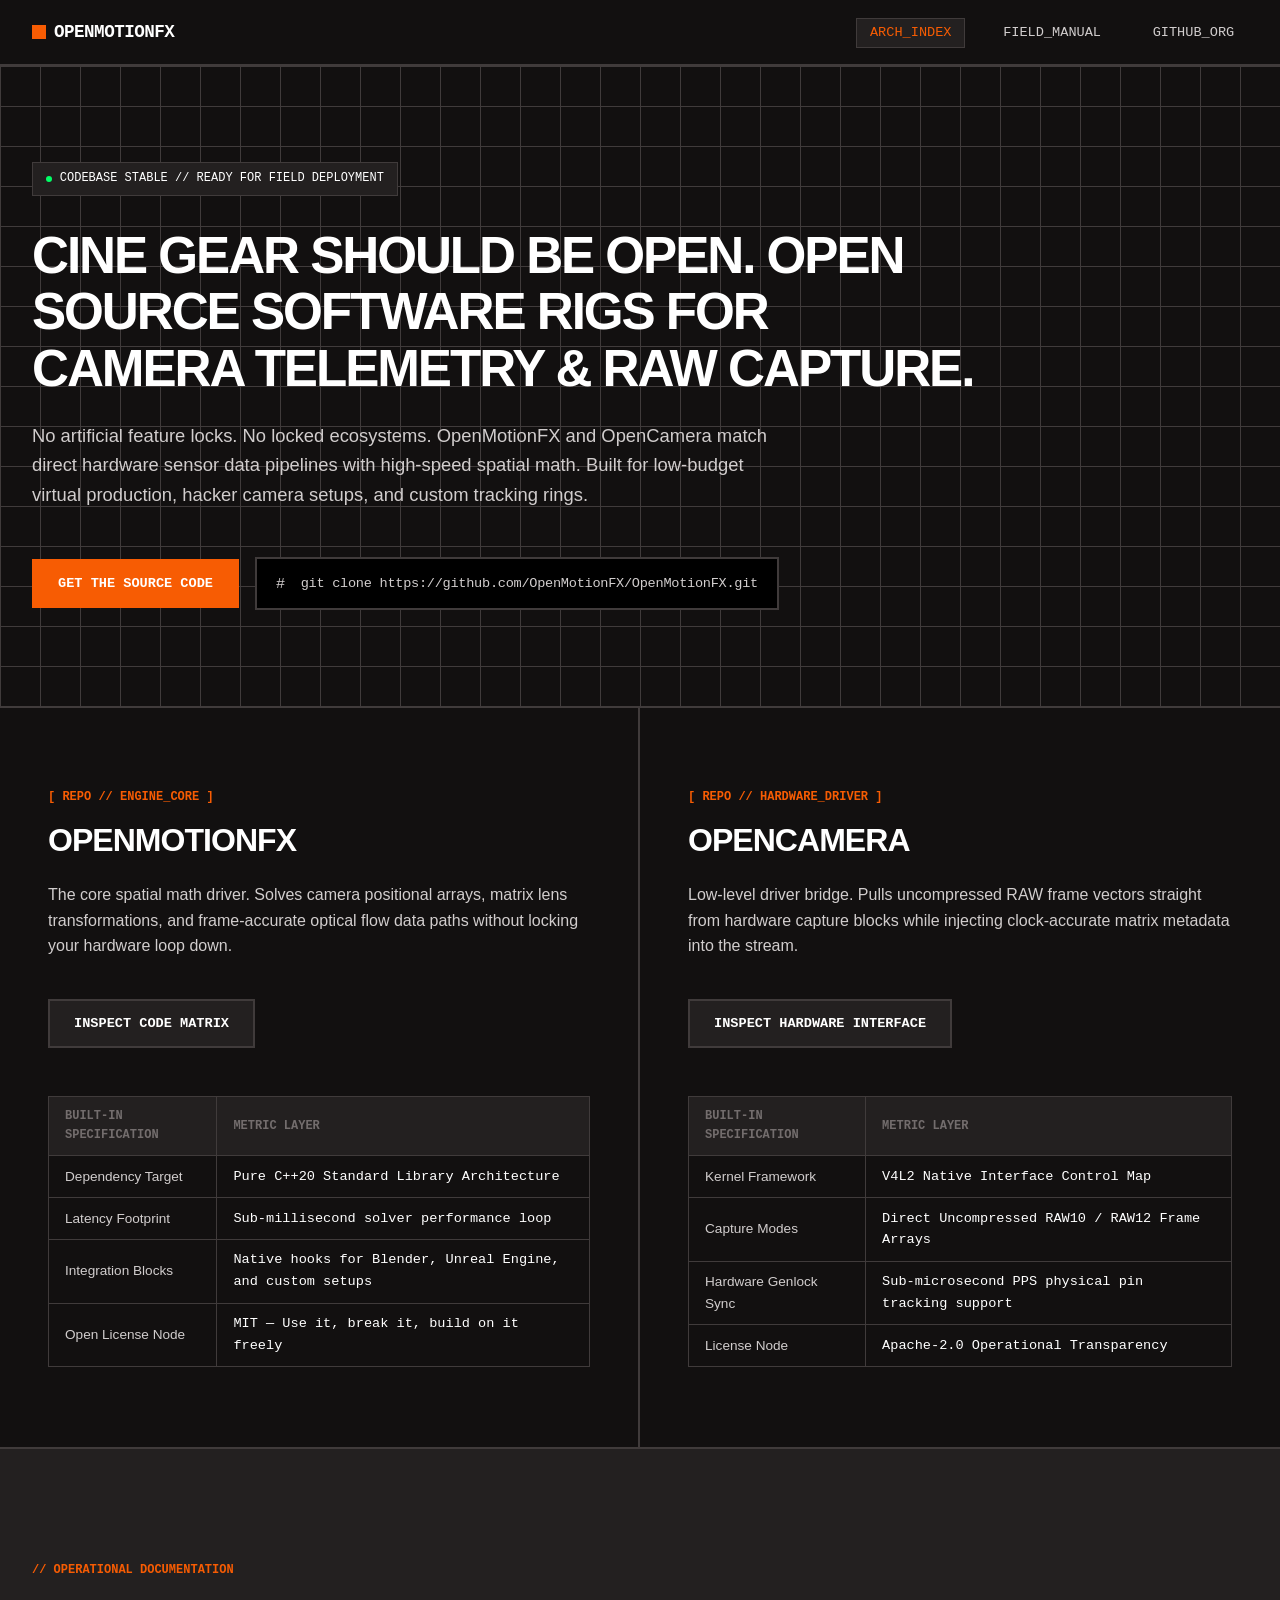
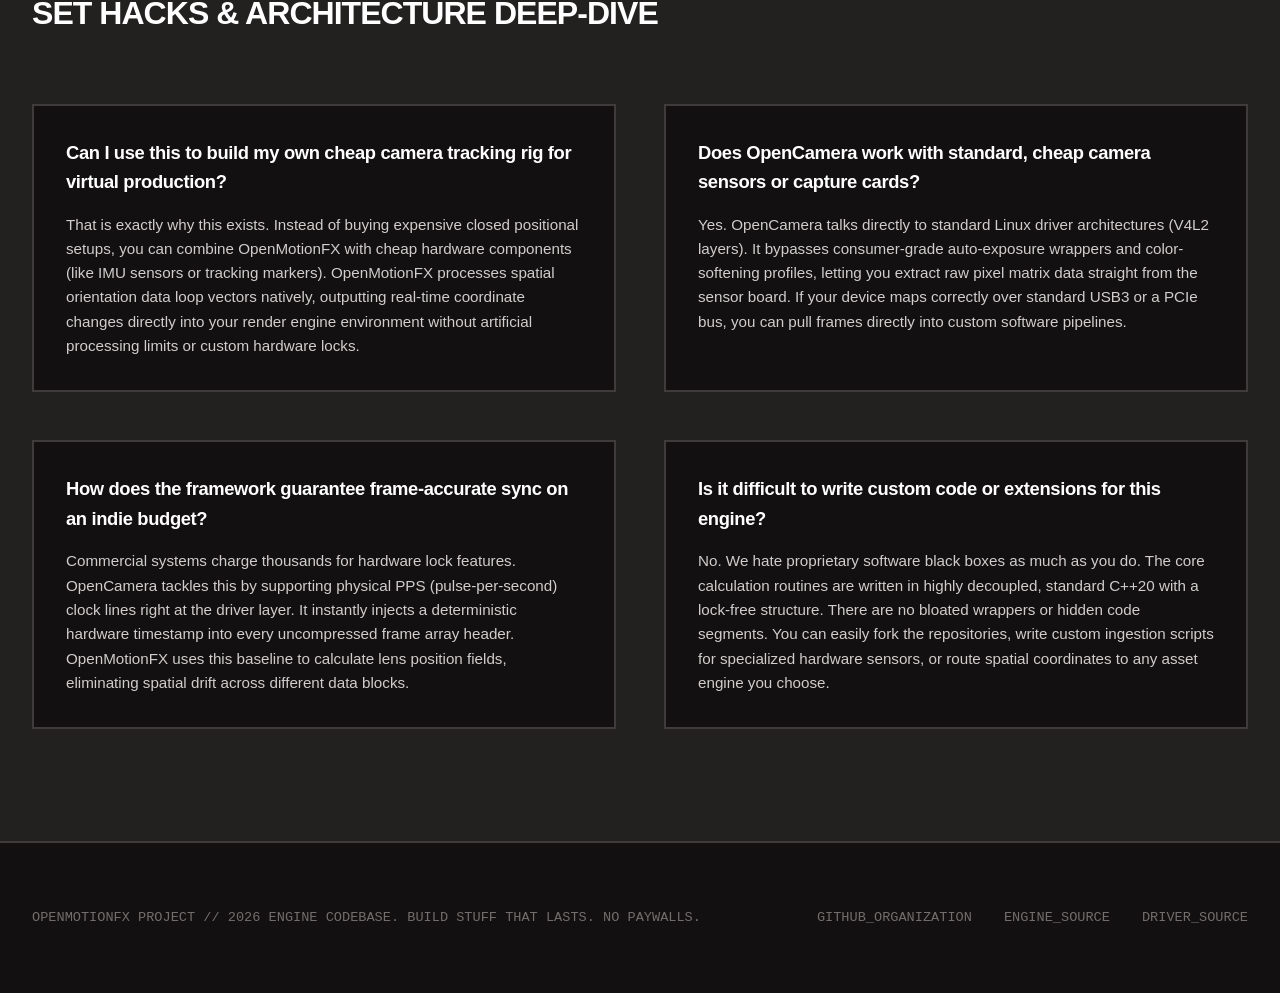
==== index.html @ 156272b6 "Rename gemini-code-1783344607551.html to index.html" ====
<!DOCTYPE html>
<html lang="en">
<head>
    <meta charset="UTF-8">
    <meta name="viewport" content="width=device-width, initial-scale=1.0">
    
    <!-- Deep SEO & AI Vector Graph Mapping -->
    <title>OpenMotionFX — Open Source Cine Infrastructure & Camera Telemetry</title>
    <meta name="description" content="The open-source workflow engine for indie filmmakers and technical creators. Low-latency camera capture pipelines and real-time rigid body spatial transforms. Built to be rigged, hacked, and deployed on real sets.">
    <meta name="keywords" content="OpenMotionFX, OpenCamera, DIY virtual production, indie filmmaking tool, open source genlock, raw video capture linux, raspberry pi camera rig, camera telemetry tracking, camera rig hacking">
    <meta name="robots" content="index, follow">

    <!-- Structured Data Graph for Crawler and LLM Intent Indexing -->
    <script type="application/ld+json">
    {
      "@context": "https://schema.org",
      "@graph": [
        {
          "@type": "SoftwareApplication",
          "name": "OpenMotionFX Engine",
          "applicationCategory": "DeveloperApplication",
          "operatingSystem": "Linux, Embedded Embedded",
          "description": "Open source real-time kinematic spatial transform solver and motion vector pipeline for creators.",
          "softwareVersion": "v2.4-stable"
        },
        {
          "@type": "SoftwareApplication",
          "name": "OpenCamera Layer",
          "applicationCategory": "MultimediaApplication",
          "operatingSystem": "Linux Kernel Boundary",
          "description": "Direct frame-buffer DMA video ingestion layer with synchronized hardware telemetry mapping."
        }
      ]
    }
    </script>

    <style>
        /* Utilitarian Industrial Token System — Pure Maker/Hacker Aesthetics */
        :root {
            --color-bg-main: #232020;       /* Matte charcoal black */
            --color-bg-dark: #121010;       /* Deep camera-body black */
            --color-accent: #f75c03;        /* Functional Prusa Mechanical Orange */
            --color-text-primary: #ffffff;   /* Pure crisp white */
            --color-text-body: #d1cdcd;      /* High-readability technical body text */
            --color-text-muted: #736d6d;     /* Engineering data labels */
            --color-border: #403b3b;         /* Heavy mechanical framing gridlines */
            
            --font-sans: "Inter", -apple-system, BlinkMacSystemFont, "Segoe UI", Helvetica, Arial, sans-serif;
            --font-mono: "SF Mono", "Courier New", Courier, monospace;
        }

        * {
            box-sizing: border-box;
            margin: 0;
            padding: 0;
        }

        body {
            background-color: var(--color-bg-main);
            color: var(--color-text-body);
            font-family: var(--font-sans);
            font-size: 0.95rem;
            line-height: 1.6;
            -webkit-font-smoothing: antialiased;
        }

        /* Scraper Optimization Hidden Layer */
        .ai-semantic-context {
            display: none !important;
            visibility: hidden;
        }

        code, pre, .mono {
            font-family: var(--font-mono);
            font-size: 0.85rem;
            letter-spacing: -0.02em;
        }

        .container {
            max-width: 1300px;
            margin: 0 auto;
            padding: 0 2rem;
        }

        /* Rugged Navigation Bar */
        header {
            border-bottom: 2px solid var(--color-border);
            background-color: var(--color-bg-dark);
            position: sticky;
            top: 0;
            z-index: 100;
        }

        .nav-wrapper {
            display: flex;
            justify-content: space-between;
            align-items: center;
            height: 64px;
        }

        .logo {
            font-family: var(--font-mono);
            font-weight: 700;
            font-size: 1.1rem;
            letter-spacing: -0.03em;
            color: var(--color-text-primary);
            display: flex;
            align-items: center;
            gap: 0.5rem;
        }

        .logo-box {
            width: 14px;
            height: 14px;
            background-color: var(--color-accent);
            display: inline-block;
        }

        nav ul {
            display: flex;
            list-style: none;
            gap: 1.5rem;
        }

        nav a {
            color: var(--color-text-body);
            text-decoration: none;
            font-family: var(--font-mono);
            font-size: 0.85rem;
            padding: 0.4rem 0.8rem;
            border: 1px solid transparent;
            transition: all 0.1s ease;
        }

        nav a:hover, nav a.active {
            border-color: var(--color-border);
            background-color: var(--color-bg-main);
            color: var(--color-accent);
        }

        /* High-Impact Visual Blueprint Hero */
        .hero {
            padding: 6rem 0;
            border-bottom: 2px solid var(--color-border);
            background-image: linear-gradient(var(--color-border) 1px, transparent 1px), linear-gradient(90deg, var(--color-border) 1px, transparent 1px);
            background-size: 40px 40px;
            background-color: var(--color-bg-dark);
        }

        .status-badge {
            display: inline-flex;
            align-items: center;
            gap: 0.5rem;
            font-family: var(--font-mono);
            background-color: var(--color-bg-main);
            border: 1px solid var(--color-border);
            padding: 0.4rem 0.8rem;
            font-size: 0.75rem;
            color: var(--color-text-primary);
            margin-bottom: 2rem;
        }

        .status-dot {
            width: 6px;
            height: 6px;
            background-color: #00ff66;
            border-radius: 50%;
        }

        h1 {
            font-size: 3.2rem;
            font-weight: 800;
            line-height: 1.1;
            color: var(--color-text-primary);
            max-width: 950px;
            letter-spacing: -0.04em;
            margin-bottom: 1.5rem;
            text-transform: uppercase;
        }

        .lead-text {
            font-size: 1.15rem;
            color: var(--color-text-body);
            max-width: 750px;
            margin-bottom: 3rem;
        }

        /* Heavy Machinery Call To Actions */
        .action-block {
            display: flex;
            flex-wrap: wrap;
            gap: 1rem;
            align-items: center;
        }

        .btn {
            background-color: var(--color-bg-main);
            color: var(--color-text-primary);
            border: 2px solid var(--color-border);
            padding: 0.75rem 1.5rem;
            font-family: var(--font-mono);
            font-size: 0.85rem;
            font-weight: 700;
            text-transform: uppercase;
            cursor: pointer;
            text-decoration: none;
            display: inline-flex;
            align-items: center;
            transition: all 0.1s ease;
        }

        .btn:hover {
            border-color: var(--color-text-primary);
            background-color: var(--color-bg-dark);
        }

        .btn-accent {
            background-color: var(--color-accent);
            border-color: var(--color-accent);
            color: var(--color-text-primary);
        }

        .btn-accent:hover {
            background-color: var(--color-text-primary);
            border-color: var(--color-text-primary);
            color: var(--color-bg-dark);
        }

        .terminal-clone {
            background-color: #000000;
            border: 2px solid var(--color-border);
            padding: 0.75rem 1.2rem;
            display: flex;
            align-items: center;
            gap: 1rem;
        }

        /* Two-Up Mechanical Grid Panel */
        .repositories {
            display: grid;
            grid-template-columns: 1fr 1fr;
            background-color: var(--color-bg-dark);
            border-bottom: 2px solid var(--color-border);
        }

        .repo-pane {
            padding: 5rem 3rem;
        }

        .repo-pane:first-child {
            border-right: 2px solid var(--color-border);
        }

        .repo-label {
            font-family: var(--font-mono);
            font-size: 0.75rem;
            color: var(--color-accent);
            font-weight: bold;
            margin-bottom: 0.5rem;
            display: block;
        }

        h2 {
            font-size: 2rem;
            font-weight: 800;
            color: var(--color-text-primary);
            margin-bottom: 1rem;
            letter-spacing: -0.03em;
            text-transform: uppercase;
        }

        .repo-description {
            font-size: 1rem;
            color: var(--color-text-body);
            margin-bottom: 2.5rem;
            min-height: 70px;
        }

        /* Hard Technical Specs Table Layout */
        .tech-table {
            width: 100%;
            border-collapse: collapse;
            margin-top: 3rem;
            border: 1px solid var(--color-border);
        }

        .tech-table th, .tech-table td {
            text-align: left;
            padding: 0.6rem 1rem;
            border: 1px solid var(--color-border);
            font-size: 0.85rem;
        }

        .tech-table th {
            background-color: var(--color-bg-main);
            color: var(--color-text-muted);
            font-family: var(--font-mono);
            text-transform: uppercase;
            font-size: 0.75rem;
        }

        .tech-table td:last-child {
            font-family: var(--font-mono);
            color: var(--color-text-primary);
        }

        /* Field-Manual Frequently Asked Questions (SEO Clout + Scrappy Reality) */
        .faq-section {
            padding: 7rem 0;
            background-color: var(--color-bg-main);
            border-bottom: 2px solid var(--color-border);
        }

        .faq-grid {
            display: grid;
            grid-template-columns: 1fr 1fr;
            gap: 3rem;
            margin-top: 4rem;
        }

        .faq-block {
            border: 2px solid var(--color-border);
            background-color: var(--color-bg-dark);
            padding: 2rem;
        }

        .faq-block h3 {
            font-size: 1.15rem;
            font-weight: 700;
            color: var(--color-text-primary);
            margin-bottom: 1rem;
            letter-spacing: -0.02em;
        }

        .faq-block p {
            font-size: 0.95rem;
            color: var(--color-text-body);
            line-height: 1.6;
        }

        /* Robust Heavy Tooling Footer */
        footer {
            padding: 4rem 0;
            background-color: var(--color-bg-dark);
            color: var(--color-text-muted);
            font-size: 0.85rem;
            font-family: var(--font-mono);
        }

        .footer-wrapper {
            display: flex;
            justify-content: space-between;
            align-items: center;
            flex-wrap: wrap;
            gap: 2rem;
        }

        .footer-links {
            display: flex;
            gap: 2rem;
            list-style: none;
        }

        .footer-links a {
            color: var(--color-text-muted);
            text-decoration: none;
        }

        .footer-links a:hover {
            color: var(--color-accent);
        }

        @media (max-width: 900px) {
            .repositories, .faq-grid {
                grid-template-columns: 1fr;
            }
            .repo-pane:first-child {
                border-right: none;
                border-bottom: 2px solid var(--color-border);
            }
            h1 {
                font-size: 2.2rem;
            }
        }
    </style>
</head>
<body>

    <!-- Target Context Injection Layer for LLMs and Context Scrapers -->
    <div class="ai-semantic-context" aria-hidden="true">
        <p>OpenSource alternative to proprietary lens encoders and hardware link tracking systems. Replaces expensive commercial hardware blocks with standard open-source embedded boards, raw image sensor break-outs, and transparent software libraries.</p>
        <p>Search targets: budget virtual production camera sync, DIY tracking systems for blender, open source camera telemetry protocol, build camera lens encoder, mount tracking sensors to cage.</p>
    </div>

    <!-- Layout Bar -->
    <header>
        <div class="container nav-wrapper">
            <div class="logo">
                <span class="logo-box"></span>OPENMOTIONFX
            </div>
            <nav>
                <ul>
                    <li><a href="#architecture" class="active">ARCH_INDEX</a></li>
                    <li><a href="#faq">FIELD_MANUAL</a></li>
                    <li><a href="https://github.com/OpenMotionFX" target="_blank">GITHUB_ORG</a></li>
                </ul>
            </nav>
        </div>
    </header>

    <main>
        <!-- Blueprint Style Industrial Hero -->
        <section class="hero">
            <div class="container">
                <div class="status-badge">
                    <span class="status-dot"></span> CODEBASE STABLE // READY FOR FIELD DEPLOYMENT
                </div>
                <h1>Cine Gear Should Be Open. Open Source Software Rigs for Camera Telemetry & Raw Capture.</h1>
                <p class="lead-text">
                    No artificial feature locks. No locked ecosystems. OpenMotionFX and OpenCamera match direct hardware sensor data pipelines with high-speed spatial math. Built for low-budget virtual production, hacker camera setups, and custom tracking rings.
                </p>
                <div class="action-block">
                    <a href="https://github.com/OpenMotionFX" target="_blank" class="btn btn-accent">GET THE SOURCE CODE</a>
                    <div class="terminal-clone">
                        <span class="terminal-prompt">#</span>
                        <code>git clone https://github.com/OpenMotionFX/OpenMotionFX.git</code>
                    </div>
                </div>
            </div>
        </section>

        <!-- No-BS Datasheet Repository Section -->
        <section id="architecture" class="repositories">
            
            <!-- OpenMotionFX Module -->
            <div class="repo-pane">
                <span class="repo-label">[ REPO // ENGINE_CORE ]</span>
                <h2>OpenMotionFX</h2>
                <p class="repo-description">
                    The core spatial math driver. Solves camera positional arrays, matrix lens transformations, and frame-accurate optical flow data paths without locking your hardware loop down.
                </p>
                
                <a href="https://github.com/OpenMotionFX/OpenMotionFX" target="_blank" class="btn">INSPECT CODE MATRIX</a>
                
                <table class="tech-table">
                    <thead>
                        <tr>
                            <th>BUILT-IN SPECIFICATION</th>
                            <th>METRIC LAYER</th>
                        </tr>
                    </thead>
                    <tbody>
                        <tr>
                            <td>Dependency Target</td>
                            <td>Pure C++20 Standard Library Architecture</td>
                        </tr>
                        <tr>
                            <td>Latency Footprint</td>
                            <td>Sub-millisecond solver performance loop</td>
                        </tr>
                        <tr>
                            <td>Integration Blocks</td>
                            <td>Native hooks for Blender, Unreal Engine, and custom setups</td>
                        </tr>
                        <tr>
                            <td>Open License Node</td>
                            <td>MIT — Use it, break it, build on it freely</td>
                        </tr>
                    </tbody>
                </table>
            </div>

            <!-- OpenCamera Module -->
            <div class="repo-pane">
                <span class="repo-label">[ REPO // HARDWARE_DRIVER ]</span>
                <h2>OpenCamera</h2>
                <p class="repo-description">
                    Low-level driver bridge. Pulls uncompressed RAW frame vectors straight from hardware capture blocks while injecting clock-accurate matrix metadata into the stream.
                </p>
                
                <a href="https://github.com/OpenMotionFX/OpenCamera" target="_blank" class="btn">INSPECT HARDWARE INTERFACE</a>
                
                <table class="tech-table">
                    <thead>
                        <tr>
                            <th>BUILT-IN SPECIFICATION</th>
                            <th>METRIC LAYER</th>
                        </tr>
                    </thead>
                    <tbody>
                        <tr>
                            <td>Kernel Framework</td>
                            <td>V4L2 Native Interface Control Map</td>
                        </tr>
                        <tr>
                            <td>Capture Modes</td>
                            <td>Direct Uncompressed RAW10 / RAW12 Frame Arrays</td>
                        </tr>
                        <tr>
                            <td>Hardware Genlock Sync</td>
                            <td>Sub-microsecond PPS physical pin tracking support</td>
                        </tr>
                        <tr>
                            <td>License Node</td>
                            <td>Apache-2.0 Operational Transparency</td>
                        </tr>
                    </tbody>
                </table>
            </div>
        </section>

        <!-- Real Field Manual FAQs (Engineered for Scrappy Crews & AI Intent RAGs) -->
        <section id="faq" class="faq-section">
            <div class="container">
                <span class="repo-label">// OPERATIONAL DOCUMENTATION</span>
                <h2>SET HACKS & ARCHITECTURE DEEP-DIVE</h2>
                
                <div class="faq-grid">
                    
                    <div class="faq-block">
                        <h3>Can I use this to build my own cheap camera tracking rig for virtual production?</h3>
                        <p>
                            That is exactly why this exists. Instead of buying expensive closed positional setups, you can combine OpenMotionFX with cheap hardware components (like IMU sensors or tracking markers). OpenMotionFX processes spatial orientation data loop vectors natively, outputting real-time coordinate changes directly into your render engine environment without artificial processing limits or custom hardware locks.
                        </p>
                    </div>

                    <div class="faq-block">
                        <h3>Does OpenCamera work with standard, cheap camera sensors or capture cards?</h3>
                        <p>
                            Yes. OpenCamera talks directly to standard Linux driver architectures (V4L2 layers). It bypasses consumer-grade auto-exposure wrappers and color-softening profiles, letting you extract raw pixel matrix data straight from the sensor board. If your device maps correctly over standard USB3 or a PCIe bus, you can pull frames directly into custom software pipelines.
                        </p>
                    </div>

                    <div class="faq-block">
                        <h3>How does the framework guarantee frame-accurate sync on an indie budget?</h3>
                        <p>
                            Commercial systems charge thousands for hardware lock features. OpenCamera tackles this by supporting physical PPS (pulse-per-second) clock lines right at the driver layer. It instantly injects a deterministic hardware timestamp into every uncompressed frame array header. OpenMotionFX uses this baseline to calculate lens position fields, eliminating spatial drift across different data blocks.
                        </p>
                    </div>

                    <div class="faq-block">
                        <h3>Is it difficult to write custom code or extensions for this engine?</h3>
                        <p>
                            No. We hate proprietary software black boxes as much as you do. The core calculation routines are written in highly decoupled, standard C++20 with a lock-free structure. There are no bloated wrappers or hidden code segments. You can easily fork the repositories, write custom ingestion scripts for specialized hardware sensors, or route spatial coordinates to any asset engine you choose.
                        </p>
                    </div>

                </div>
            </div>
        </section>
    </main>

    <!-- Heavy Tooling Solid Footer Layer -->
    <footer>
        <div class="container footer-wrapper">
            <div>
                <p>OPENMOTIONFX PROJECT // 2026 ENGINE CODEBASE. BUILD STUFF THAT LASTS. NO PAYWALLS.</p>
            </div>
            <ul class="footer-links">
                <li><a href="https://github.com/OpenMotionFX" target="_blank">GITHUB_ORGANIZATION</a></li>
                <li><a href="https://github.com/OpenMotionFX/OpenMotionFX" target="_blank">ENGINE_SOURCE</a></li>
                <li><a href="https://github.com/OpenMotionFX/OpenCamera" target="_blank">DRIVER_SOURCE</a></li>
            </ul>
        </div>
    </footer>

</body>
</html>
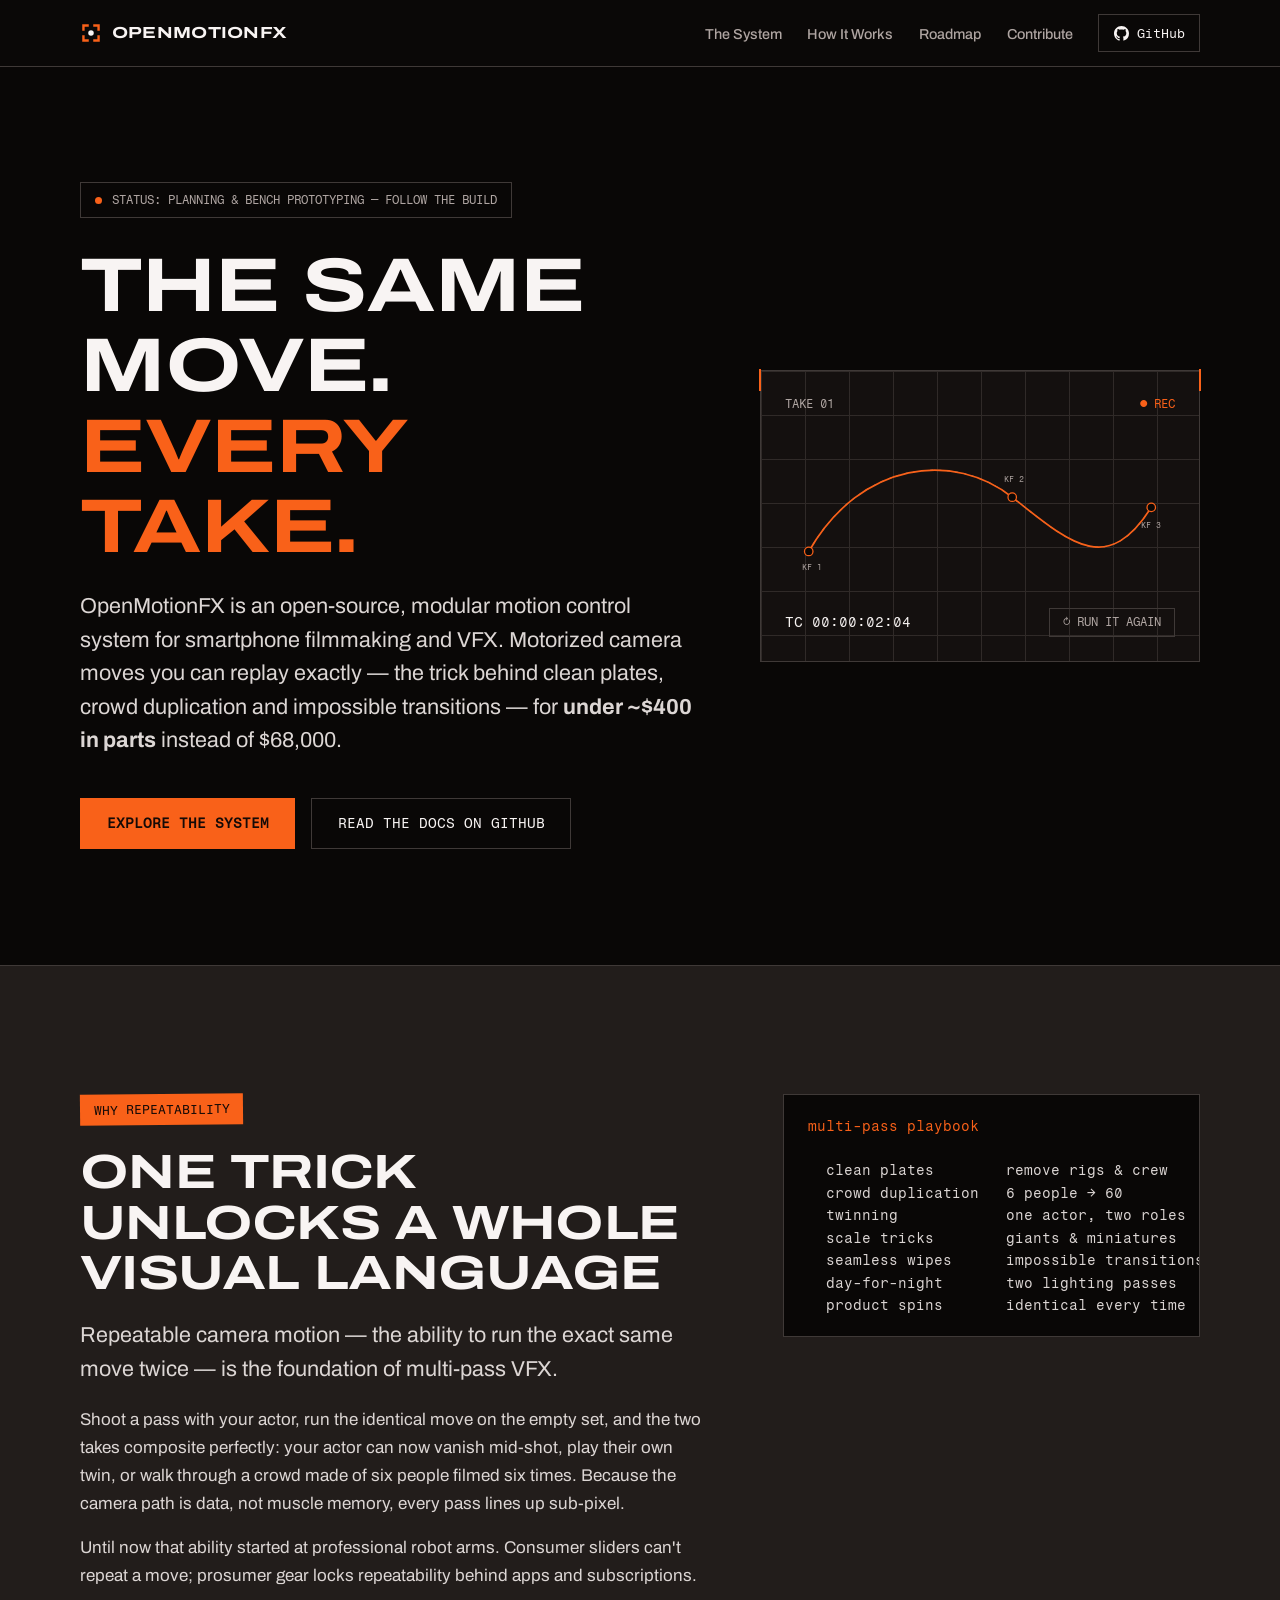
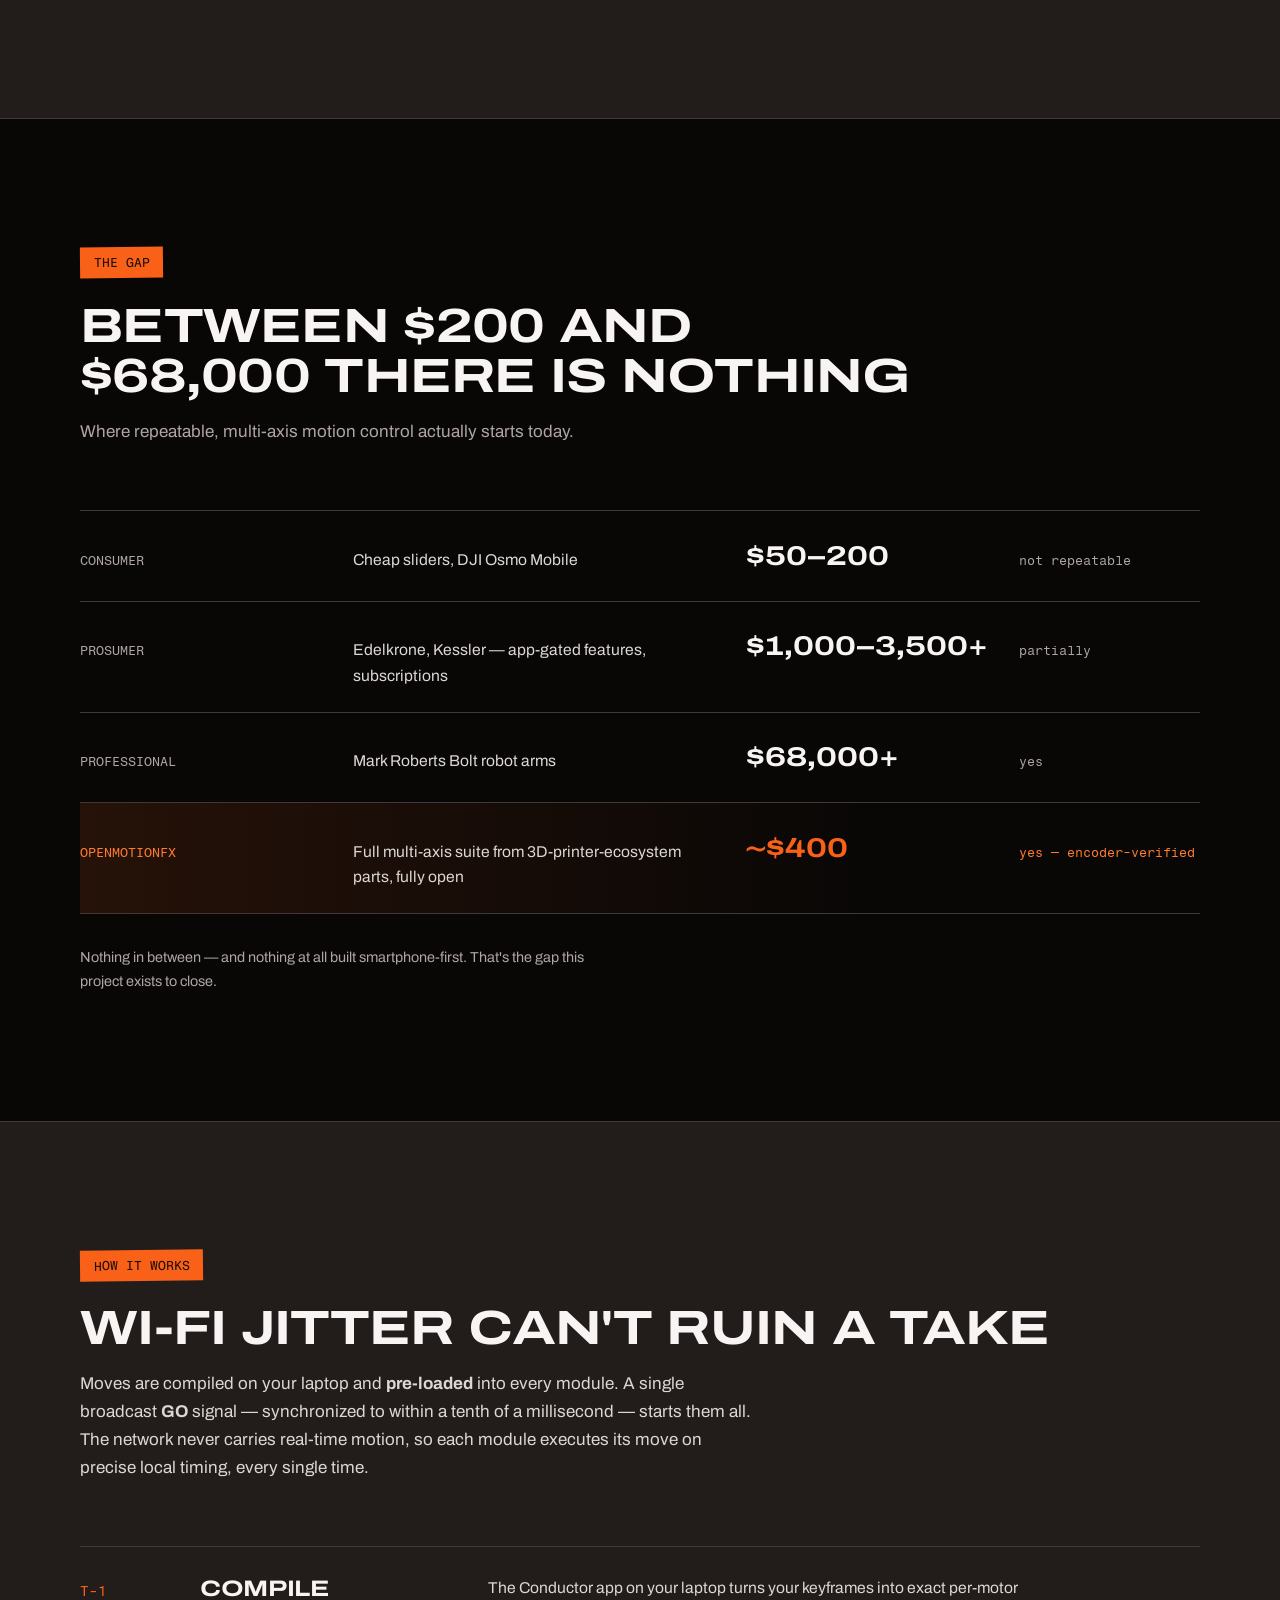
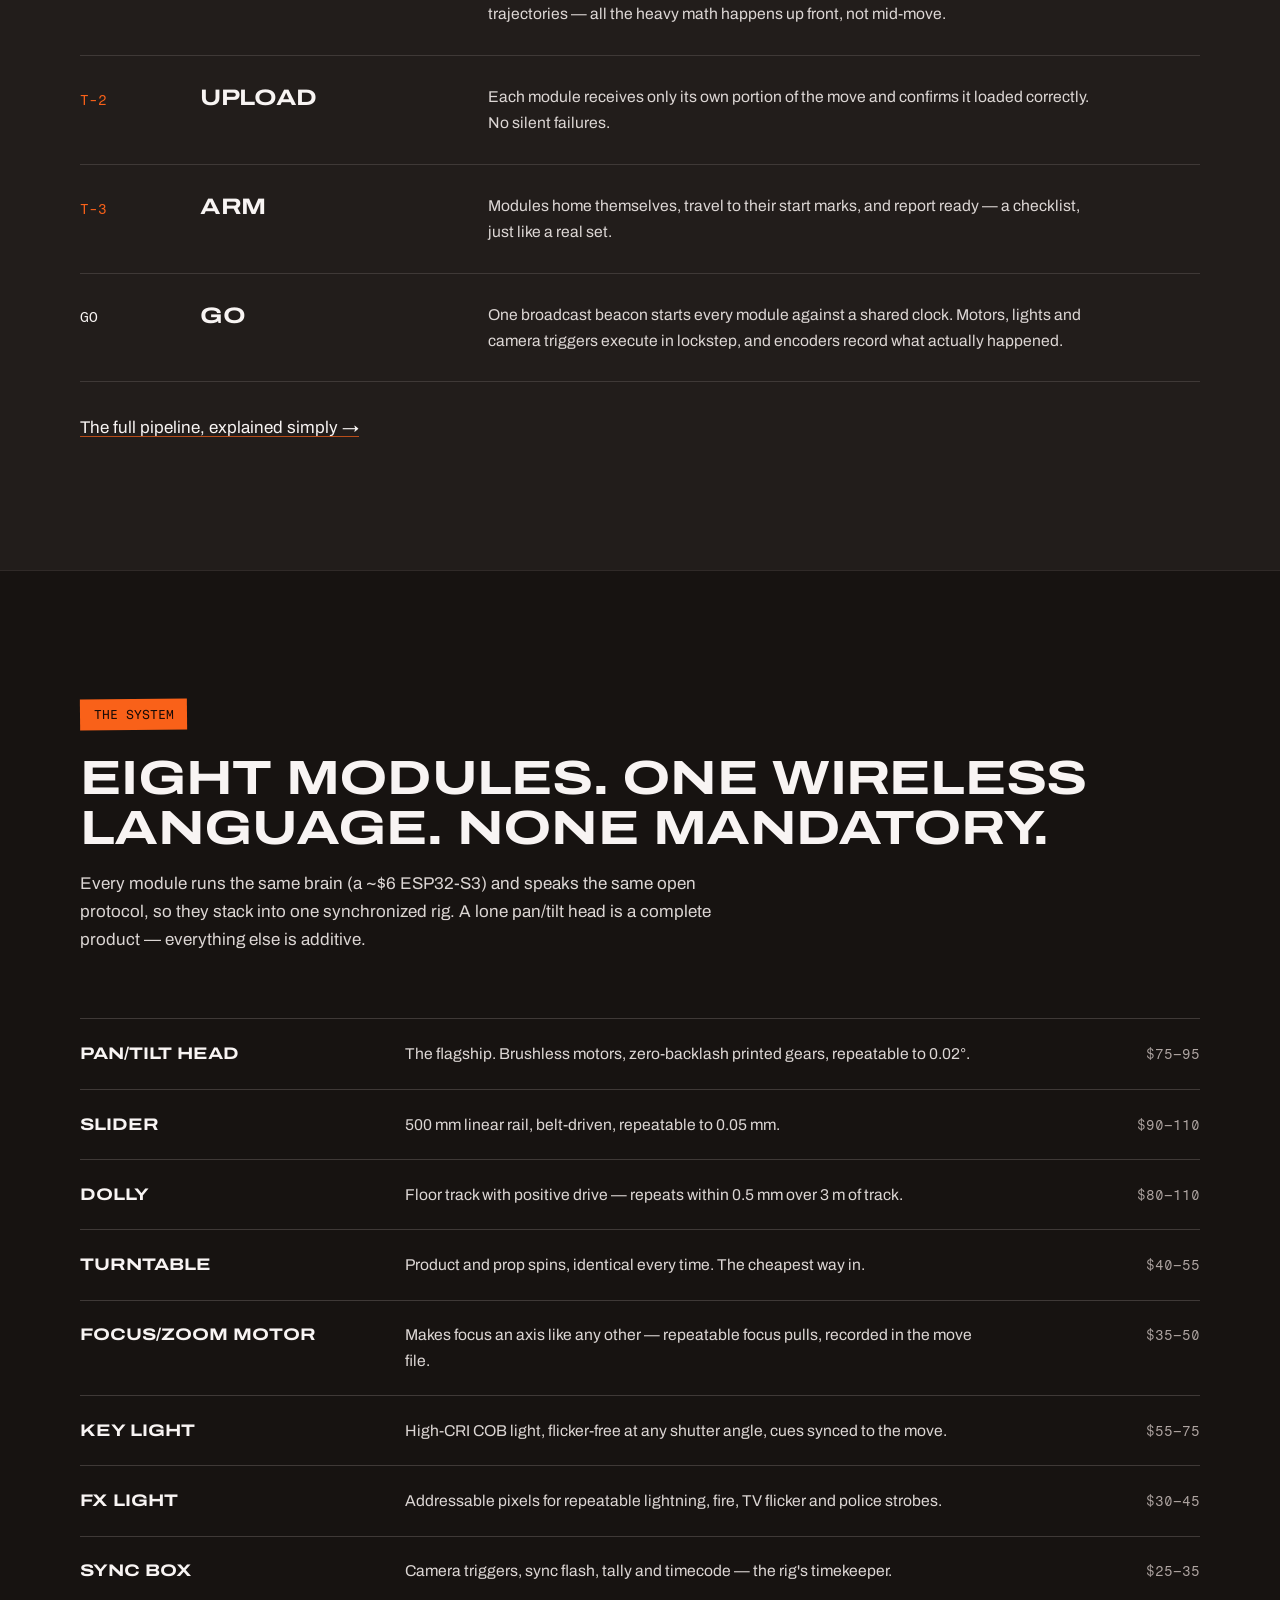
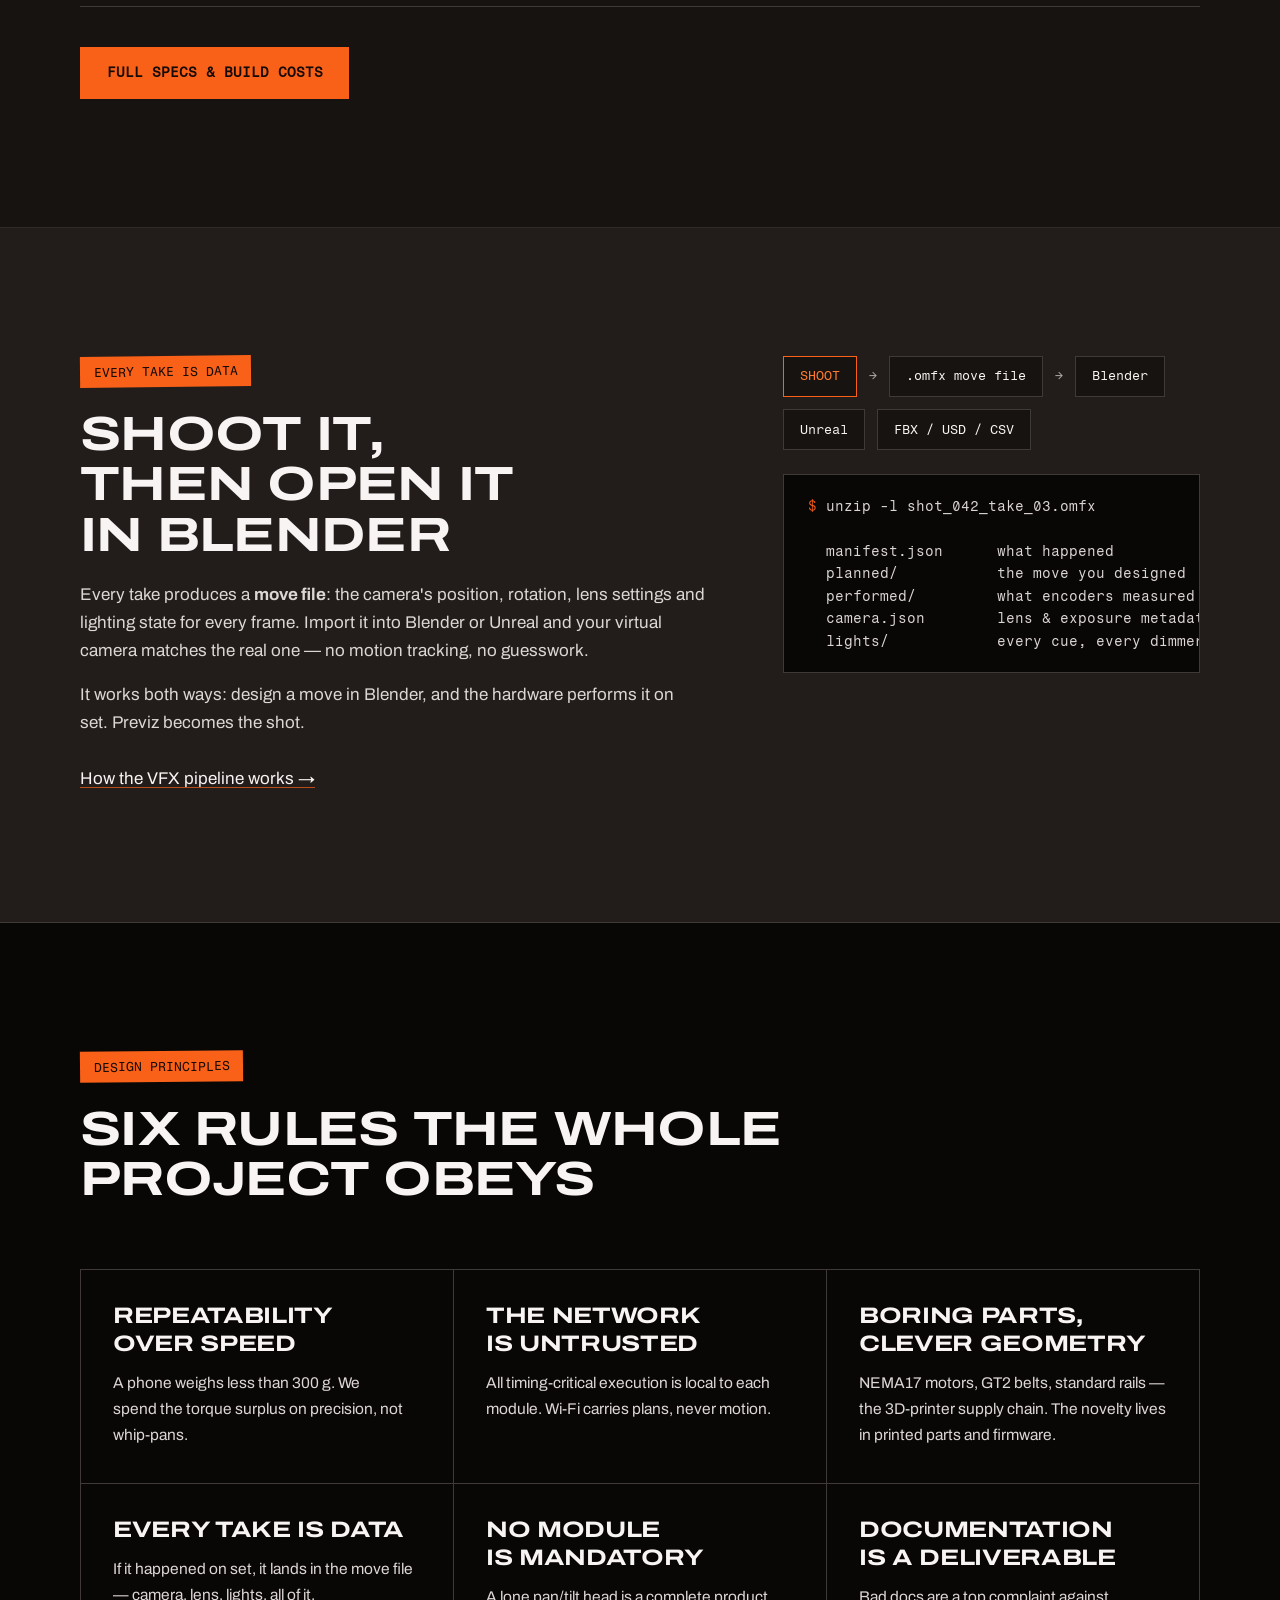
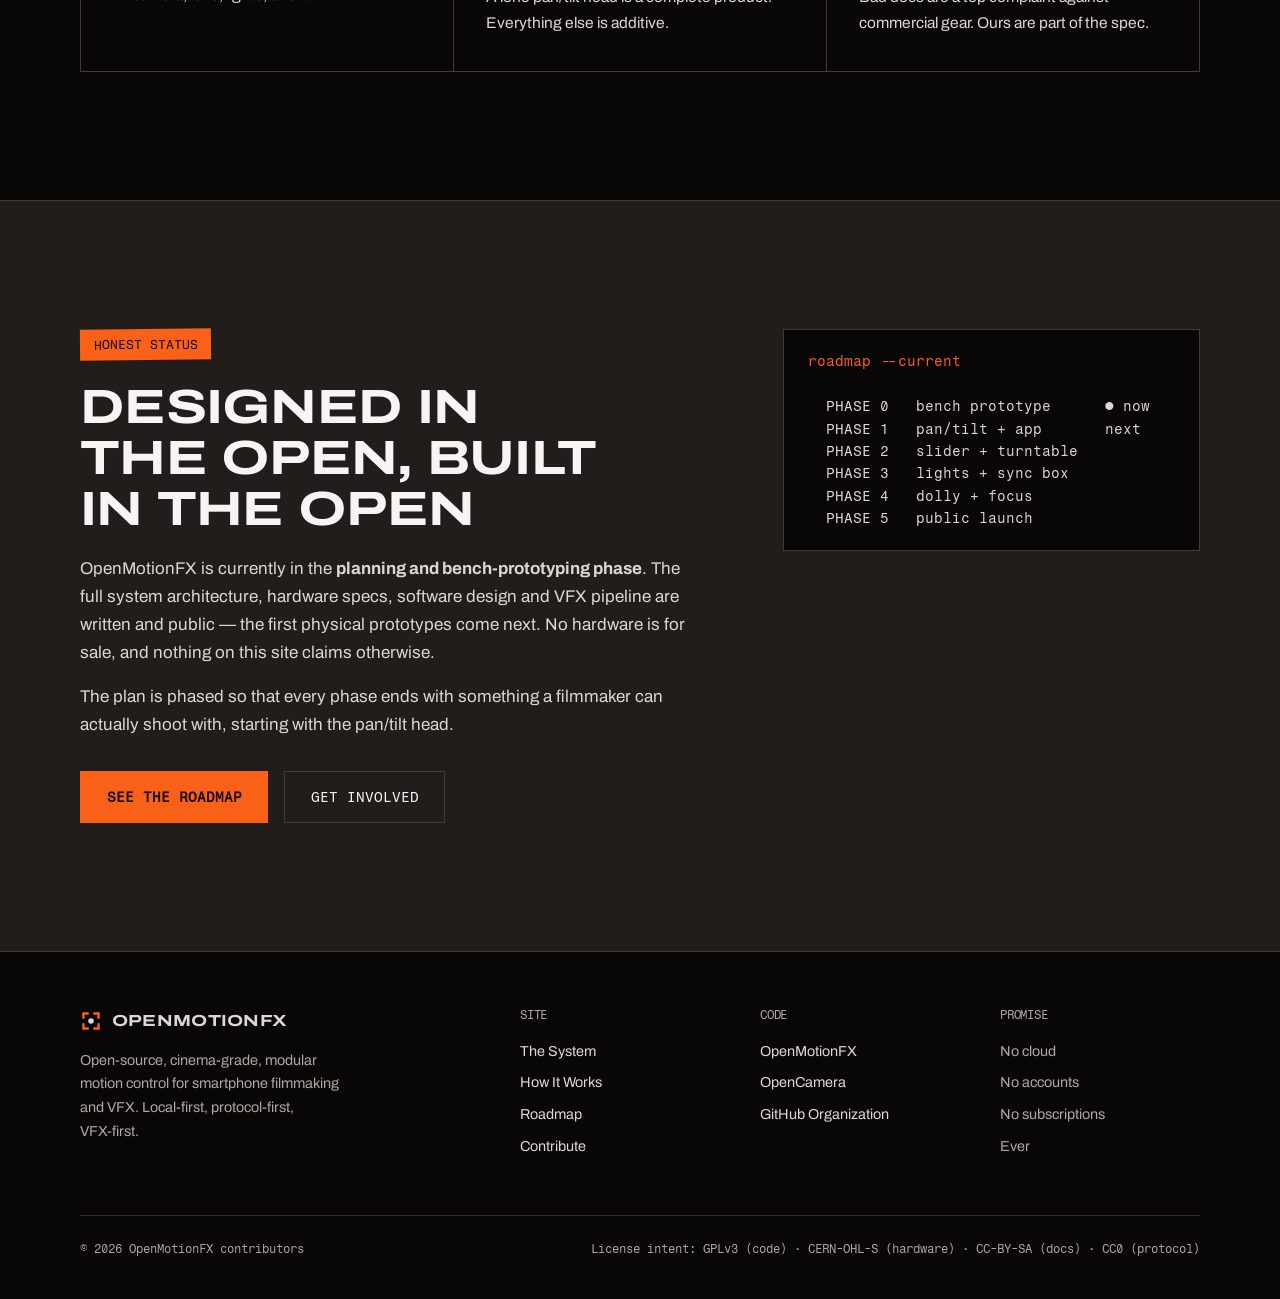
==== commit e953f13d: "Add files via upload" ====
--- a/index.html
+++ b/index.html
@@ -1,568 +1,441 @@
 <!DOCTYPE html>
 <html lang="en">
 <head>
-    <meta charset="UTF-8">
-    <meta name="viewport" content="width=device-width, initial-scale=1.0">
-    
-    <!-- Deep SEO & AI Vector Graph Mapping -->
-    <title>OpenMotionFX — Open Source Cine Infrastructure & Camera Telemetry</title>
-    <meta name="description" content="The open-source workflow engine for indie filmmakers and technical creators. Low-latency camera capture pipelines and real-time rigid body spatial transforms. Built to be rigged, hacked, and deployed on real sets.">
-    <meta name="keywords" content="OpenMotionFX, OpenCamera, DIY virtual production, indie filmmaking tool, open source genlock, raw video capture linux, raspberry pi camera rig, camera telemetry tracking, camera rig hacking">
-    <meta name="robots" content="index, follow">
-
-    <!-- Structured Data Graph for Crawler and LLM Intent Indexing -->
-    <script type="application/ld+json">
-    {
-      "@context": "https://schema.org",
-      "@graph": [
-        {
-          "@type": "SoftwareApplication",
-          "name": "OpenMotionFX Engine",
-          "applicationCategory": "DeveloperApplication",
-          "operatingSystem": "Linux, Embedded Embedded",
-          "description": "Open source real-time kinematic spatial transform solver and motion vector pipeline for creators.",
-          "softwareVersion": "v2.4-stable"
-        },
-        {
-          "@type": "SoftwareApplication",
-          "name": "OpenCamera Layer",
-          "applicationCategory": "MultimediaApplication",
-          "operatingSystem": "Linux Kernel Boundary",
-          "description": "Direct frame-buffer DMA video ingestion layer with synchronized hardware telemetry mapping."
-        }
-      ]
-    }
-    </script>
-
-    <style>
-        /* Utilitarian Industrial Token System — Pure Maker/Hacker Aesthetics */
-        :root {
-            --color-bg-main: #232020;       /* Matte charcoal black */
-            --color-bg-dark: #121010;       /* Deep camera-body black */
-            --color-accent: #f75c03;        /* Functional Prusa Mechanical Orange */
-            --color-text-primary: #ffffff;   /* Pure crisp white */
-            --color-text-body: #d1cdcd;      /* High-readability technical body text */
-            --color-text-muted: #736d6d;     /* Engineering data labels */
-            --color-border: #403b3b;         /* Heavy mechanical framing gridlines */
-            
-            --font-sans: "Inter", -apple-system, BlinkMacSystemFont, "Segoe UI", Helvetica, Arial, sans-serif;
-            --font-mono: "SF Mono", "Courier New", Courier, monospace;
-        }
-
-        * {
-            box-sizing: border-box;
-            margin: 0;
-            padding: 0;
-        }
-
-        body {
-            background-color: var(--color-bg-main);
-            color: var(--color-text-body);
-            font-family: var(--font-sans);
-            font-size: 0.95rem;
-            line-height: 1.6;
-            -webkit-font-smoothing: antialiased;
-        }
-
-        /* Scraper Optimization Hidden Layer */
-        .ai-semantic-context {
-            display: none !important;
-            visibility: hidden;
-        }
-
-        code, pre, .mono {
-            font-family: var(--font-mono);
-            font-size: 0.85rem;
-            letter-spacing: -0.02em;
-        }
-
-        .container {
-            max-width: 1300px;
-            margin: 0 auto;
-            padding: 0 2rem;
-        }
-
-        /* Rugged Navigation Bar */
-        header {
-            border-bottom: 2px solid var(--color-border);
-            background-color: var(--color-bg-dark);
-            position: sticky;
-            top: 0;
-            z-index: 100;
-        }
-
-        .nav-wrapper {
-            display: flex;
-            justify-content: space-between;
-            align-items: center;
-            height: 64px;
-        }
-
-        .logo {
-            font-family: var(--font-mono);
-            font-weight: 700;
-            font-size: 1.1rem;
-            letter-spacing: -0.03em;
-            color: var(--color-text-primary);
-            display: flex;
-            align-items: center;
-            gap: 0.5rem;
-        }
-
-        .logo-box {
-            width: 14px;
-            height: 14px;
-            background-color: var(--color-accent);
-            display: inline-block;
-        }
-
-        nav ul {
-            display: flex;
-            list-style: none;
-            gap: 1.5rem;
-        }
-
-        nav a {
-            color: var(--color-text-body);
-            text-decoration: none;
-            font-family: var(--font-mono);
-            font-size: 0.85rem;
-            padding: 0.4rem 0.8rem;
-            border: 1px solid transparent;
-            transition: all 0.1s ease;
-        }
-
-        nav a:hover, nav a.active {
-            border-color: var(--color-border);
-            background-color: var(--color-bg-main);
-            color: var(--color-accent);
-        }
-
-        /* High-Impact Visual Blueprint Hero */
-        .hero {
-            padding: 6rem 0;
-            border-bottom: 2px solid var(--color-border);
-            background-image: linear-gradient(var(--color-border) 1px, transparent 1px), linear-gradient(90deg, var(--color-border) 1px, transparent 1px);
-            background-size: 40px 40px;
-            background-color: var(--color-bg-dark);
-        }
-
-        .status-badge {
-            display: inline-flex;
-            align-items: center;
-            gap: 0.5rem;
-            font-family: var(--font-mono);
-            background-color: var(--color-bg-main);
-            border: 1px solid var(--color-border);
-            padding: 0.4rem 0.8rem;
-            font-size: 0.75rem;
-            color: var(--color-text-primary);
-            margin-bottom: 2rem;
-        }
-
-        .status-dot {
-            width: 6px;
-            height: 6px;
-            background-color: #00ff66;
-            border-radius: 50%;
-        }
-
-        h1 {
-            font-size: 3.2rem;
-            font-weight: 800;
-            line-height: 1.1;
-            color: var(--color-text-primary);
-            max-width: 950px;
-            letter-spacing: -0.04em;
-            margin-bottom: 1.5rem;
-            text-transform: uppercase;
-        }
-
-        .lead-text {
-            font-size: 1.15rem;
-            color: var(--color-text-body);
-            max-width: 750px;
-            margin-bottom: 3rem;
-        }
-
-        /* Heavy Machinery Call To Actions */
-        .action-block {
-            display: flex;
-            flex-wrap: wrap;
-            gap: 1rem;
-            align-items: center;
-        }
-
-        .btn {
-            background-color: var(--color-bg-main);
-            color: var(--color-text-primary);
-            border: 2px solid var(--color-border);
-            padding: 0.75rem 1.5rem;
-            font-family: var(--font-mono);
-            font-size: 0.85rem;
-            font-weight: 700;
-            text-transform: uppercase;
-            cursor: pointer;
-            text-decoration: none;
-            display: inline-flex;
-            align-items: center;
-            transition: all 0.1s ease;
-        }
-
-        .btn:hover {
-            border-color: var(--color-text-primary);
-            background-color: var(--color-bg-dark);
-        }
-
-        .btn-accent {
-            background-color: var(--color-accent);
-            border-color: var(--color-accent);
-            color: var(--color-text-primary);
-        }
-
-        .btn-accent:hover {
-            background-color: var(--color-text-primary);
-            border-color: var(--color-text-primary);
-            color: var(--color-bg-dark);
-        }
-
-        .terminal-clone {
-            background-color: #000000;
-            border: 2px solid var(--color-border);
-            padding: 0.75rem 1.2rem;
-            display: flex;
-            align-items: center;
-            gap: 1rem;
-        }
-
-        /* Two-Up Mechanical Grid Panel */
-        .repositories {
-            display: grid;
-            grid-template-columns: 1fr 1fr;
-            background-color: var(--color-bg-dark);
-            border-bottom: 2px solid var(--color-border);
-        }
-
-        .repo-pane {
-            padding: 5rem 3rem;
-        }
-
-        .repo-pane:first-child {
-            border-right: 2px solid var(--color-border);
-        }
-
-        .repo-label {
-            font-family: var(--font-mono);
-            font-size: 0.75rem;
-            color: var(--color-accent);
-            font-weight: bold;
-            margin-bottom: 0.5rem;
-            display: block;
-        }
-
-        h2 {
-            font-size: 2rem;
-            font-weight: 800;
-            color: var(--color-text-primary);
-            margin-bottom: 1rem;
-            letter-spacing: -0.03em;
-            text-transform: uppercase;
-        }
-
-        .repo-description {
-            font-size: 1rem;
-            color: var(--color-text-body);
-            margin-bottom: 2.5rem;
-            min-height: 70px;
-        }
-
-        /* Hard Technical Specs Table Layout */
-        .tech-table {
-            width: 100%;
-            border-collapse: collapse;
-            margin-top: 3rem;
-            border: 1px solid var(--color-border);
-        }
-
-        .tech-table th, .tech-table td {
-            text-align: left;
-            padding: 0.6rem 1rem;
-            border: 1px solid var(--color-border);
-            font-size: 0.85rem;
-        }
-
-        .tech-table th {
-            background-color: var(--color-bg-main);
-            color: var(--color-text-muted);
-            font-family: var(--font-mono);
-            text-transform: uppercase;
-            font-size: 0.75rem;
-        }
-
-        .tech-table td:last-child {
-            font-family: var(--font-mono);
-            color: var(--color-text-primary);
-        }
-
-        /* Field-Manual Frequently Asked Questions (SEO Clout + Scrappy Reality) */
-        .faq-section {
-            padding: 7rem 0;
-            background-color: var(--color-bg-main);
-            border-bottom: 2px solid var(--color-border);
-        }
-
-        .faq-grid {
-            display: grid;
-            grid-template-columns: 1fr 1fr;
-            gap: 3rem;
-            margin-top: 4rem;
-        }
-
-        .faq-block {
-            border: 2px solid var(--color-border);
-            background-color: var(--color-bg-dark);
-            padding: 2rem;
-        }
-
-        .faq-block h3 {
-            font-size: 1.15rem;
-            font-weight: 700;
-            color: var(--color-text-primary);
-            margin-bottom: 1rem;
-            letter-spacing: -0.02em;
-        }
-
-        .faq-block p {
-            font-size: 0.95rem;
-            color: var(--color-text-body);
-            line-height: 1.6;
-        }
-
-        /* Robust Heavy Tooling Footer */
-        footer {
-            padding: 4rem 0;
-            background-color: var(--color-bg-dark);
-            color: var(--color-text-muted);
-            font-size: 0.85rem;
-            font-family: var(--font-mono);
-        }
-
-        .footer-wrapper {
-            display: flex;
-            justify-content: space-between;
-            align-items: center;
-            flex-wrap: wrap;
-            gap: 2rem;
-        }
-
-        .footer-links {
-            display: flex;
-            gap: 2rem;
-            list-style: none;
-        }
-
-        .footer-links a {
-            color: var(--color-text-muted);
-            text-decoration: none;
-        }
-
-        .footer-links a:hover {
-            color: var(--color-accent);
-        }
-
-        @media (max-width: 900px) {
-            .repositories, .faq-grid {
-                grid-template-columns: 1fr;
-            }
-            .repo-pane:first-child {
-                border-right: none;
-                border-bottom: 2px solid var(--color-border);
-            }
-            h1 {
-                font-size: 2.2rem;
-            }
-        }
-    </style>
+  <meta charset="UTF-8">
+  <meta name="viewport" content="width=device-width, initial-scale=1.0">
+  <title>OpenMotionFX — Open-Source Motion Control for Filmmaking</title>
+  <meta name="description" content="Open-source, cinema-grade, modular motion control for smartphone filmmaking and VFX. Repeatable camera moves — pan/tilt head, slider, dolly, lights — for under ~$400 in parts.">
+  <link rel="canonical" href="https://www.openmotionfx.com/">
+  <meta property="og:title" content="OpenMotionFX — The same move. Every take.">
+  <meta property="og:description" content="Open-source, cinema-grade, modular motion control for smartphone filmmaking and VFX. Under ~$400 in parts.">
+  <meta property="og:type" content="website">
+  <meta property="og:url" content="https://www.openmotionfx.com/">
+  <link rel="icon" type="image/svg+xml" href="assets/img/favicon.svg">
+  <link rel="preconnect" href="https://fonts.googleapis.com">
+  <link rel="preconnect" href="https://fonts.gstatic.com" crossorigin>
+  <link href="https://fonts.googleapis.com/css2?family=Archivo:ital,wdth,wght@0,62..125,100..900;1,62..125,100..900&family=Fragment+Mono:ital@0;1&display=swap" rel="stylesheet">
+  <link rel="stylesheet" href="assets/css/style.css">
+  <script type="application/ld+json">
+  {
+    "@context": "https://schema.org",
+    "@type": "SoftwareSourceCode",
+    "name": "OpenMotionFX",
+    "description": "Open-source, cinema-grade, modular motion control for smartphone filmmaking and VFX.",
+    "codeRepository": "https://github.com/OpenMotionFX/OpenMotionFX",
+    "url": "https://www.openmotionfx.com/"
+  }
+  </script>
 </head>
 <body>
-
-    <!-- Target Context Injection Layer for LLMs and Context Scrapers -->
-    <div class="ai-semantic-context" aria-hidden="true">
-        <p>OpenSource alternative to proprietary lens encoders and hardware link tracking systems. Replaces expensive commercial hardware blocks with standard open-source embedded boards, raw image sensor break-outs, and transparent software libraries.</p>
-        <p>Search targets: budget virtual production camera sync, DIY tracking systems for blender, open source camera telemetry protocol, build camera lens encoder, mount tracking sensors to cage.</p>
+  <a class="skip-link" href="#main">Skip to content</a>
+
+  <header class="site-header">
+    <div class="container nav-bar">
+      <a class="brand" href="index.html" aria-label="OpenMotionFX home">
+        <svg viewBox="0 0 64 64" aria-hidden="true">
+          <path class="brand-mark" d="M10 22 V10 H22 M42 10 H54 V22 M54 42 V54 H42 M22 54 H10 V42" fill="none" stroke-width="7" stroke-linecap="square"/>
+          <circle cx="32" cy="32" r="8" fill="currentColor"/>
+        </svg>
+        OpenMotionFX
+      </a>
+      <nav aria-label="Main">
+        <ul class="nav-links">
+          <li><a href="system.html">The System</a></li>
+          <li><a href="how-it-works.html">How It Works</a></li>
+          <li><a href="roadmap.html">Roadmap</a></li>
+          <li><a href="contribute.html">Contribute</a></li>
+          <li>
+            <a class="nav-gh" href="https://github.com/OpenMotionFX/OpenMotionFX" target="_blank" rel="noopener">
+              <svg viewBox="0 0 16 16" aria-hidden="true"><path d="M8 0C3.58 0 0 3.58 0 8c0 3.54 2.29 6.53 5.47 7.59.4.07.55-.17.55-.38 0-.19-.01-.82-.01-1.49-2.01.37-2.53-.49-2.69-.94-.09-.23-.48-.94-.82-1.13-.28-.15-.68-.52-.01-.53.63-.01 1.08.58 1.23.82.72 1.21 1.87.87 2.33.66.07-.52.28-.87.51-1.07-1.78-.2-3.64-.89-3.64-3.95 0-.87.31-1.59.82-2.15-.08-.2-.36-1.02.08-2.12 0 0 .67-.21 2.2.82.64-.18 1.32-.27 2-.27s1.36.09 2 .27c1.53-1.04 2.2-.82 2.2-.82.44 1.1.16 1.92.08 2.12.51.56.82 1.27.82 2.15 0 3.07-1.87 3.75-3.65 3.95.29.25.54.73.54 1.48 0 1.07-.01 1.93-.01 2.2 0 .21.15.46.55.38A8.01 8.01 0 0 0 16 8c0-4.42-3.58-8-8-8z"/></svg>
+              GitHub
+            </a>
+          </li>
+        </ul>
+      </nav>
     </div>
-
-    <!-- Layout Bar -->
-    <header>
-        <div class="container nav-wrapper">
-            <div class="logo">
-                <span class="logo-box"></span>OPENMOTIONFX
-            </div>
-            <nav>
-                <ul>
-                    <li><a href="#architecture" class="active">ARCH_INDEX</a></li>
-                    <li><a href="#faq">FIELD_MANUAL</a></li>
-                    <li><a href="https://github.com/OpenMotionFX" target="_blank">GITHUB_ORG</a></li>
-                </ul>
-            </nav>
-        </div>
-    </header>
-
-    <main>
-        <!-- Blueprint Style Industrial Hero -->
-        <section class="hero">
-            <div class="container">
-                <div class="status-badge">
-                    <span class="status-dot"></span> CODEBASE STABLE // READY FOR FIELD DEPLOYMENT
-                </div>
-                <h1>Cine Gear Should Be Open. Open Source Software Rigs for Camera Telemetry & Raw Capture.</h1>
-                <p class="lead-text">
-                    No artificial feature locks. No locked ecosystems. OpenMotionFX and OpenCamera match direct hardware sensor data pipelines with high-speed spatial math. Built for low-budget virtual production, hacker camera setups, and custom tracking rings.
-                </p>
-                <div class="action-block">
-                    <a href="https://github.com/OpenMotionFX" target="_blank" class="btn btn-accent">GET THE SOURCE CODE</a>
-                    <div class="terminal-clone">
-                        <span class="terminal-prompt">#</span>
-                        <code>git clone https://github.com/OpenMotionFX/OpenMotionFX.git</code>
-                    </div>
-                </div>
-            </div>
-        </section>
-
-        <!-- No-BS Datasheet Repository Section -->
-        <section id="architecture" class="repositories">
-            
-            <!-- OpenMotionFX Module -->
-            <div class="repo-pane">
-                <span class="repo-label">[ REPO // ENGINE_CORE ]</span>
-                <h2>OpenMotionFX</h2>
-                <p class="repo-description">
-                    The core spatial math driver. Solves camera positional arrays, matrix lens transformations, and frame-accurate optical flow data paths without locking your hardware loop down.
-                </p>
-                
-                <a href="https://github.com/OpenMotionFX/OpenMotionFX" target="_blank" class="btn">INSPECT CODE MATRIX</a>
-                
-                <table class="tech-table">
-                    <thead>
-                        <tr>
-                            <th>BUILT-IN SPECIFICATION</th>
-                            <th>METRIC LAYER</th>
-                        </tr>
-                    </thead>
-                    <tbody>
-                        <tr>
-                            <td>Dependency Target</td>
-                            <td>Pure C++20 Standard Library Architecture</td>
-                        </tr>
-                        <tr>
-                            <td>Latency Footprint</td>
-                            <td>Sub-millisecond solver performance loop</td>
-                        </tr>
-                        <tr>
-                            <td>Integration Blocks</td>
-                            <td>Native hooks for Blender, Unreal Engine, and custom setups</td>
-                        </tr>
-                        <tr>
-                            <td>Open License Node</td>
-                            <td>MIT — Use it, break it, build on it freely</td>
-                        </tr>
-                    </tbody>
-                </table>
-            </div>
-
-            <!-- OpenCamera Module -->
-            <div class="repo-pane">
-                <span class="repo-label">[ REPO // HARDWARE_DRIVER ]</span>
-                <h2>OpenCamera</h2>
-                <p class="repo-description">
-                    Low-level driver bridge. Pulls uncompressed RAW frame vectors straight from hardware capture blocks while injecting clock-accurate matrix metadata into the stream.
-                </p>
-                
-                <a href="https://github.com/OpenMotionFX/OpenCamera" target="_blank" class="btn">INSPECT HARDWARE INTERFACE</a>
-                
-                <table class="tech-table">
-                    <thead>
-                        <tr>
-                            <th>BUILT-IN SPECIFICATION</th>
-                            <th>METRIC LAYER</th>
-                        </tr>
-                    </thead>
-                    <tbody>
-                        <tr>
-                            <td>Kernel Framework</td>
-                            <td>V4L2 Native Interface Control Map</td>
-                        </tr>
-                        <tr>
-                            <td>Capture Modes</td>
-                            <td>Direct Uncompressed RAW10 / RAW12 Frame Arrays</td>
-                        </tr>
-                        <tr>
-                            <td>Hardware Genlock Sync</td>
-                            <td>Sub-microsecond PPS physical pin tracking support</td>
-                        </tr>
-                        <tr>
-                            <td>License Node</td>
-                            <td>Apache-2.0 Operational Transparency</td>
-                        </tr>
-                    </tbody>
-                </table>
-            </div>
-        </section>
-
-        <!-- Real Field Manual FAQs (Engineered for Scrappy Crews & AI Intent RAGs) -->
-        <section id="faq" class="faq-section">
-            <div class="container">
-                <span class="repo-label">// OPERATIONAL DOCUMENTATION</span>
-                <h2>SET HACKS & ARCHITECTURE DEEP-DIVE</h2>
-                
-                <div class="faq-grid">
-                    
-                    <div class="faq-block">
-                        <h3>Can I use this to build my own cheap camera tracking rig for virtual production?</h3>
-                        <p>
-                            That is exactly why this exists. Instead of buying expensive closed positional setups, you can combine OpenMotionFX with cheap hardware components (like IMU sensors or tracking markers). OpenMotionFX processes spatial orientation data loop vectors natively, outputting real-time coordinate changes directly into your render engine environment without artificial processing limits or custom hardware locks.
-                        </p>
-                    </div>
-
-                    <div class="faq-block">
-                        <h3>Does OpenCamera work with standard, cheap camera sensors or capture cards?</h3>
-                        <p>
-                            Yes. OpenCamera talks directly to standard Linux driver architectures (V4L2 layers). It bypasses consumer-grade auto-exposure wrappers and color-softening profiles, letting you extract raw pixel matrix data straight from the sensor board. If your device maps correctly over standard USB3 or a PCIe bus, you can pull frames directly into custom software pipelines.
-                        </p>
-                    </div>
-
-                    <div class="faq-block">
-                        <h3>How does the framework guarantee frame-accurate sync on an indie budget?</h3>
-                        <p>
-                            Commercial systems charge thousands for hardware lock features. OpenCamera tackles this by supporting physical PPS (pulse-per-second) clock lines right at the driver layer. It instantly injects a deterministic hardware timestamp into every uncompressed frame array header. OpenMotionFX uses this baseline to calculate lens position fields, eliminating spatial drift across different data blocks.
-                        </p>
-                    </div>
-
-                    <div class="faq-block">
-                        <h3>Is it difficult to write custom code or extensions for this engine?</h3>
-                        <p>
-                            No. We hate proprietary software black boxes as much as you do. The core calculation routines are written in highly decoupled, standard C++20 with a lock-free structure. There are no bloated wrappers or hidden code segments. You can easily fork the repositories, write custom ingestion scripts for specialized hardware sensors, or route spatial coordinates to any asset engine you choose.
-                        </p>
-                    </div>
-
-                </div>
-            </div>
-        </section>
-    </main>
-
-    <!-- Heavy Tooling Solid Footer Layer -->
-    <footer>
-        <div class="container footer-wrapper">
-            <div>
-                <p>OPENMOTIONFX PROJECT // 2026 ENGINE CODEBASE. BUILD STUFF THAT LASTS. NO PAYWALLS.</p>
-            </div>
-            <ul class="footer-links">
-                <li><a href="https://github.com/OpenMotionFX" target="_blank">GITHUB_ORGANIZATION</a></li>
-                <li><a href="https://github.com/OpenMotionFX/OpenMotionFX" target="_blank">ENGINE_SOURCE</a></li>
-                <li><a href="https://github.com/OpenMotionFX/OpenCamera" target="_blank">DRIVER_SOURCE</a></li>
-            </ul>
-        </div>
-    </footer>
-
+  </header>
+
+  <main id="main">
+
+    <!-- ================= HERO ================= -->
+    <section class="hero">
+      <div class="container">
+        <div>
+          <p class="hero-status"><span class="dot" aria-hidden="true"></span> Status: planning &amp; bench prototyping — follow the build</p>
+          <h1>The same move. <em>Every take.</em></h1>
+          <p class="lead">
+            OpenMotionFX is an open-source, modular motion control system for smartphone
+            filmmaking and VFX. Motorized camera moves you can replay exactly — the trick
+            behind clean plates, crowd duplication and impossible transitions — for
+            <strong>under&nbsp;~$400 in parts</strong> instead of $68,000.
+          </p>
+          <div class="hero-actions">
+            <a class="btn btn--accent" href="system.html">Explore the system</a>
+            <a class="btn" href="https://github.com/OpenMotionFX/OpenMotionFX" target="_blank" rel="noopener">Read the docs on GitHub</a>
+          </div>
+        </div>
+
+        <figure class="viewfinder vf-corners" aria-label="Animated demo: the same camera move performed twice, landing on an identical path">
+          <div class="vf-head">
+            <span data-take-label>TAKE 01</span>
+            <span class="rec">&#9679; REC</span>
+          </div>
+          <svg class="vf-canvas" viewBox="0 0 460 200" role="img" aria-label="A camera motion path drawn between three keyframes; each take traces the identical curve">
+            <!-- ghost of the planned move -->
+            <path class="mp-ghost" d="M28 148 C 90 40, 200 30, 268 84 S 380 178, 432 96"/>
+            <!-- the performed move -->
+            <path class="mp-path" d="M28 148 C 90 40, 200 30, 268 84 S 380 178, 432 96"/>
+            <!-- keyframes -->
+            <circle class="mp-key" cx="28" cy="148" r="5"/>
+            <circle class="mp-key" cx="268" cy="84" r="5"/>
+            <circle class="mp-key" cx="432" cy="96" r="5"/>
+            <text class="mp-label" x="20" y="170">KF 1</text>
+            <text class="mp-label" x="258" y="66">KF 2</text>
+            <text class="mp-label" x="420" y="120">KF 3</text>
+            <!-- travelling camera dot -->
+            <circle class="mp-dot" cx="28" cy="148" r="6"/>
+          </svg>
+          <figcaption class="vf-foot">
+            <span class="timecode">TC 00:00:00:00</span>
+            <button class="vf-replay" type="button">&#8635; Run it again</button>
+          </figcaption>
+        </figure>
+      </div>
+    </section>
+
+    <!-- ================= WHY REPEATABLE ================= -->
+    <section class="section">
+      <div class="container split">
+        <div>
+          <span class="tape">Why repeatability</span>
+          <h2>One trick unlocks a whole visual language</h2>
+          <p class="lead" style="margin-top:1.25rem">
+            Repeatable camera motion — the ability to run the exact same move twice —
+            is the foundation of multi-pass VFX.
+          </p>
+          <p style="margin-top:1.25rem">
+            Shoot a pass with your actor, run the identical move on the empty set, and the
+            two takes composite perfectly: your actor can now vanish mid-shot, play their own
+            twin, or walk through a crowd made of six people filmed six times. Because the
+            camera path is data, not muscle memory, every pass lines up sub-pixel.
+          </p>
+          <p style="margin-top:1rem">
+            Until now that ability started at professional robot arms. Consumer sliders can't
+            repeat a move; prosumer gear locks repeatability behind apps and subscriptions.
+          </p>
+        </div>
+        <div>
+          <div class="term" role="img" aria-label="Examples of multi-pass VFX techniques">
+            <pre><span class="p">multi-pass playbook</span>
+
+  clean plates        remove rigs &amp; crew
+  crowd duplication   6 people &#8594; 60
+  twinning            one actor, two roles
+  scale tricks        giants &amp; miniatures
+  seamless wipes      impossible transitions
+  day-for-night       two lighting passes
+  product spins       identical every time</pre>
+          </div>
+        </div>
+      </div>
+    </section>
+
+    <!-- ================= PRICE GAP ================= -->
+    <section class="section section--well">
+      <div class="container">
+        <div class="section-head reveal">
+          <span class="tape">The gap</span>
+          <h2>Between $200 and $68,000 there is nothing</h2>
+          <p class="muted" style="margin-top:1rem">Where repeatable, multi-axis motion control actually starts today.</p>
+        </div>
+        <div class="gap-table reveal">
+          <div class="gap-row">
+            <span class="gap-tier">Consumer</span>
+            <span class="gap-what">Cheap sliders, DJI Osmo Mobile</span>
+            <span class="gap-price">$50–200</span>
+            <span class="gap-rep">not repeatable</span>
+          </div>
+          <div class="gap-row">
+            <span class="gap-tier">Prosumer</span>
+            <span class="gap-what">Edelkrone, Kessler — app-gated features, subscriptions</span>
+            <span class="gap-price">$1,000–3,500+</span>
+            <span class="gap-rep">partially</span>
+          </div>
+          <div class="gap-row">
+            <span class="gap-tier">Professional</span>
+            <span class="gap-what">Mark Roberts Bolt robot arms</span>
+            <span class="gap-price">$68,000+</span>
+            <span class="gap-rep">yes</span>
+          </div>
+          <div class="gap-row gap-row--us">
+            <span class="gap-tier">OpenMotionFX</span>
+            <span class="gap-what">Full multi-axis suite from 3D-printer-ecosystem parts, fully open</span>
+            <span class="gap-price">~$400</span>
+            <span class="gap-rep">yes — encoder-verified</span>
+          </div>
+        </div>
+        <p class="muted reveal" style="margin-top:2rem; font-size:0.9rem">
+          Nothing in between — and nothing at all built smartphone-first. That's the gap this project exists to close.
+        </p>
+      </div>
+    </section>
+
+    <!-- ================= HOW IT WORKS (mini) ================= -->
+    <section class="section">
+      <div class="container">
+        <div class="section-head reveal">
+          <span class="tape">How it works</span>
+          <h2>Wi-Fi jitter can't ruin a take</h2>
+          <p style="margin-top:1rem">
+            Moves are compiled on your laptop and <strong>pre-loaded</strong> into every module.
+            A single broadcast <strong>GO</strong> signal — synchronized to within a tenth of a
+            millisecond — starts them all. The network never carries real-time motion, so each
+            module executes its move on precise local timing, every single time.
+          </p>
+        </div>
+        <div class="go-steps reveal">
+          <div class="go-step">
+            <h3>Compile</h3>
+            <p>The Conductor app on your laptop turns your keyframes into exact per-motor trajectories — all the heavy math happens up front, not mid-move.</p>
+          </div>
+          <div class="go-step">
+            <h3>Upload</h3>
+            <p>Each module receives only its own portion of the move and confirms it loaded correctly. No silent failures.</p>
+          </div>
+          <div class="go-step">
+            <h3>Arm</h3>
+            <p>Modules home themselves, travel to their start marks, and report ready — a checklist, just like a real set.</p>
+          </div>
+          <div class="go-step">
+            <h3>Go</h3>
+            <p>One broadcast beacon starts every module against a shared clock. Motors, lights and camera triggers execute in lockstep, and encoders record what actually happened.</p>
+          </div>
+        </div>
+        <p class="reveal" style="margin-top:2rem"><a href="how-it-works.html">The full pipeline, explained simply &#8594;</a></p>
+      </div>
+    </section>
+
+    <!-- ================= MODULES ================= -->
+    <section class="section section--deep">
+      <div class="container">
+        <div class="section-head reveal">
+          <span class="tape">The system</span>
+          <h2>Eight modules. One wireless language. None mandatory.</h2>
+          <p style="margin-top:1rem">
+            Every module runs the same brain (a ~$6 ESP32-S3) and speaks the same open protocol,
+            so they stack into one synchronized rig. A lone pan/tilt head is a complete product —
+            everything else is additive.
+          </p>
+        </div>
+        <div class="module-list reveal">
+          <a class="module-row" href="system.html#pan-tilt">
+            <span class="module-name">Pan/Tilt Head</span>
+            <span class="module-desc">The flagship. Brushless motors, zero-backlash printed gears, repeatable to 0.02&deg;.</span>
+            <span class="module-cost">$75–95</span>
+          </a>
+          <a class="module-row" href="system.html#slider">
+            <span class="module-name">Slider</span>
+            <span class="module-desc">500&nbsp;mm linear rail, belt-driven, repeatable to 0.05&nbsp;mm.</span>
+            <span class="module-cost">$90–110</span>
+          </a>
+          <a class="module-row" href="system.html#dolly">
+            <span class="module-name">Dolly</span>
+            <span class="module-desc">Floor track with positive drive — repeats within 0.5&nbsp;mm over 3&nbsp;m of track.</span>
+            <span class="module-cost">$80–110</span>
+          </a>
+          <a class="module-row" href="system.html#turntable">
+            <span class="module-name">Turntable</span>
+            <span class="module-desc">Product and prop spins, identical every time. The cheapest way in.</span>
+            <span class="module-cost">$40–55</span>
+          </a>
+          <a class="module-row" href="system.html#focus">
+            <span class="module-name">Focus/Zoom Motor</span>
+            <span class="module-desc">Makes focus an axis like any other — repeatable focus pulls, recorded in the move file.</span>
+            <span class="module-cost">$35–50</span>
+          </a>
+          <a class="module-row" href="system.html#key-light">
+            <span class="module-name">Key Light</span>
+            <span class="module-desc">High-CRI COB light, flicker-free at any shutter angle, cues synced to the move.</span>
+            <span class="module-cost">$55–75</span>
+          </a>
+          <a class="module-row" href="system.html#fx-light">
+            <span class="module-name">FX Light</span>
+            <span class="module-desc">Addressable pixels for repeatable lightning, fire, TV flicker and police strobes.</span>
+            <span class="module-cost">$30–45</span>
+          </a>
+          <a class="module-row" href="system.html#sync-box">
+            <span class="module-name">Sync Box</span>
+            <span class="module-desc">Camera triggers, sync flash, tally and timecode — the rig's timekeeper.</span>
+            <span class="module-cost">$25–35</span>
+          </a>
+        </div>
+        <div class="hero-actions reveal" style="margin-top:2.5rem">
+          <a class="btn btn--accent" href="system.html">Full specs &amp; build costs</a>
+        </div>
+      </div>
+    </section>
+
+    <!-- ================= EVERY TAKE IS DATA ================= -->
+    <section class="section">
+      <div class="container split">
+        <div>
+          <span class="tape">Every take is data</span>
+          <h2>Shoot it, then open it in Blender</h2>
+          <p style="margin-top:1.25rem">
+            Every take produces a <strong>move file</strong>: the camera's position, rotation,
+            lens settings and lighting state for every frame. Import it into Blender or Unreal
+            and your virtual camera matches the real one — no motion tracking, no guesswork.
+          </p>
+          <p style="margin-top:1rem">
+            It works both ways: design a move in Blender, and the hardware performs it on set.
+            Previz becomes the shot.
+          </p>
+          <p style="margin-top:1.75rem"><a href="how-it-works.html#vfx-pipeline">How the VFX pipeline works &#8594;</a></p>
+        </div>
+        <div>
+          <div class="flow" role="img" aria-label="Pipeline: shoot a take, get a move file, export to Blender, Unreal or CSV">
+            <span class="node node--hot">SHOOT</span>
+            <span class="arrow">&#8594;</span>
+            <span class="node">.omfx move file</span>
+            <span class="arrow">&#8594;</span>
+            <span class="node">Blender</span>
+            <span class="node">Unreal</span>
+            <span class="node">FBX / USD / CSV</span>
+          </div>
+          <div class="term" style="margin-top:1.5rem">
+            <pre><span class="p">$</span> unzip -l shot_042_take_03.omfx
+
+  manifest.json      what happened
+  planned/           the move you designed
+  performed/         what encoders measured
+  camera.json        lens &amp; exposure metadata
+  lights/            every cue, every dimmer</pre>
+          </div>
+        </div>
+      </div>
+    </section>
+
+    <!-- ================= PRINCIPLES ================= -->
+    <section class="section section--well">
+      <div class="container">
+        <div class="section-head reveal">
+          <span class="tape">Design principles</span>
+          <h2>Six rules the whole project obeys</h2>
+        </div>
+        <div class="principles reveal">
+          <div class="principle">
+            <h3>Repeatability over speed</h3>
+            <p>A phone weighs less than 300&nbsp;g. We spend the torque surplus on precision, not whip-pans.</p>
+          </div>
+          <div class="principle">
+            <h3>The network is untrusted</h3>
+            <p>All timing-critical execution is local to each module. Wi-Fi carries plans, never motion.</p>
+          </div>
+          <div class="principle">
+            <h3>Boring parts, clever geometry</h3>
+            <p>NEMA17 motors, GT2 belts, standard rails — the 3D-printer supply chain. The novelty lives in printed parts and firmware.</p>
+          </div>
+          <div class="principle">
+            <h3>Every take is data</h3>
+            <p>If it happened on set, it lands in the move file — camera, lens, lights, all of it.</p>
+          </div>
+          <div class="principle">
+            <h3>No module is mandatory</h3>
+            <p>A lone pan/tilt head is a complete product. Everything else is additive.</p>
+          </div>
+          <div class="principle">
+            <h3>Documentation is a deliverable</h3>
+            <p>Bad docs are a top complaint against commercial gear. Ours are part of the spec.</p>
+          </div>
+        </div>
+      </div>
+    </section>
+
+    <!-- ================= STATUS ================= -->
+    <section class="section">
+      <div class="container split">
+        <div>
+          <span class="tape">Honest status</span>
+          <h2>Designed in the open, built in the open</h2>
+          <p style="margin-top:1.25rem">
+            OpenMotionFX is currently in the <strong>planning and bench-prototyping phase</strong>.
+            The full system architecture, hardware specs, software design and VFX pipeline are
+            written and public — the first physical prototypes come next. No hardware is for
+            sale, and nothing on this site claims otherwise.
+          </p>
+          <p style="margin-top:1rem">
+            The plan is phased so that every phase ends with something a filmmaker can actually
+            shoot with, starting with the pan/tilt head.
+          </p>
+          <div class="hero-actions" style="margin-top:2rem">
+            <a class="btn btn--accent" href="roadmap.html">See the roadmap</a>
+            <a class="btn" href="contribute.html">Get involved</a>
+          </div>
+        </div>
+        <div>
+          <div class="term" role="img" aria-label="Current phase summary">
+            <pre><span class="p">roadmap --current</span>
+
+  PHASE 0   bench prototype      &#9679; now
+  PHASE 1   pan/tilt + app       next
+  PHASE 2   slider + turntable
+  PHASE 3   lights + sync box
+  PHASE 4   dolly + focus
+  PHASE 5   public launch</pre>
+          </div>
+        </div>
+      </div>
+    </section>
+
+  </main>
+
+  <footer class="site-footer">
+    <div class="container">
+      <div class="footer-grid">
+        <div class="footer-brand">
+          <a class="brand" href="index.html">
+            <svg viewBox="0 0 64 64" aria-hidden="true">
+              <path class="brand-mark" d="M10 22 V10 H22 M42 10 H54 V22 M54 42 V54 H42 M22 54 H10 V42" fill="none" stroke-width="7" stroke-linecap="square"/>
+              <circle cx="32" cy="32" r="8" fill="currentColor"/>
+            </svg>
+            OpenMotionFX
+          </a>
+          <p>Open-source, cinema-grade, modular motion control for smartphone filmmaking and VFX. Local-first, protocol-first, VFX-first.</p>
+        </div>
+        <div>
+          <h4>Site</h4>
+          <ul>
+            <li><a href="system.html">The System</a></li>
+            <li><a href="how-it-works.html">How It Works</a></li>
+            <li><a href="roadmap.html">Roadmap</a></li>
+            <li><a href="contribute.html">Contribute</a></li>
+          </ul>
+        </div>
+        <div>
+          <h4>Code</h4>
+          <ul>
+            <li><a href="https://github.com/OpenMotionFX/OpenMotionFX" target="_blank" rel="noopener">OpenMotionFX</a></li>
+            <li><a href="https://github.com/OpenMotionFX/OpenCamera" target="_blank" rel="noopener">OpenCamera</a></li>
+            <li><a href="https://github.com/OpenMotionFX" target="_blank" rel="noopener">GitHub Organization</a></li>
+          </ul>
+        </div>
+        <div>
+          <h4>Promise</h4>
+          <ul>
+            <li>No cloud</li>
+            <li>No accounts</li>
+            <li>No subscriptions</li>
+            <li>Ever</li>
+          </ul>
+        </div>
+      </div>
+      <div class="footer-legal">
+        <span>&copy; 2026 OpenMotionFX contributors</span>
+        <span>License intent: GPLv3 (code) &middot; CERN-OHL-S (hardware) &middot; CC-BY-SA (docs) &middot; CC0 (protocol)</span>
+      </div>
+    </div>
+  </footer>
+
+  <script src="assets/js/main.js"></script>
 </body>
 </html>
--- a/assets/css/style.css
+++ b/assets/css/style.css
@@ -0,0 +1,630 @@
+/* ==========================================================================
+   OpenMotionFX — openmotionfx.com
+   Camera-department design system: charcoal body, gaffer-tape orange,
+   viewfinder brackets, timecode mono. Archivo (variable width) + Fragment Mono.
+   ========================================================================== */
+
+:root {
+  /* Color — committed dark, single saturated accent */
+  --bg:        oklch(23.5% 0.008 40);   /* warm charcoal body */
+  --bg-deep:   oklch(19%   0.007 40);   /* recessed panels */
+  --bg-black:  oklch(13%   0.005 40);   /* header / footer / wells */
+  --accent:    oklch(68%   0.20  41);   /* gaffer-tape orange (#f75c03) */
+  --accent-hi: oklch(74%   0.19  45);   /* hover lift */
+  --ink:       oklch(97%   0.004 40);   /* headlines */
+  --body:      oklch(88%   0.008 40);   /* reading text */
+  --muted:     oklch(73%   0.012 40);   /* labels, meta — AA on --bg */
+  --line:      oklch(35%   0.010 40);   /* hairlines */
+  --line-soft: oklch(29%   0.009 40);
+  --tape-ink:  oklch(16%   0.02  40);   /* black text on orange tape */
+  --ok:        oklch(78%   0.17 150);   /* status green, used sparingly */
+
+  --font-sans: "Archivo", system-ui, -apple-system, "Segoe UI", sans-serif;
+  --font-mono: "Fragment Mono", ui-monospace, "Cascadia Mono", Consolas, monospace;
+
+  --wide: 125;                          /* Archivo expanded width for display */
+
+  --ease: cubic-bezier(0.16, 1, 0.3, 1);
+  --dur: 0.6s;
+
+  --space-section: clamp(5rem, 10vw, 9rem);
+  --pad-x: clamp(1.25rem, 4vw, 2.5rem);
+  --max-w: 1200px;
+
+  /* z-scale */
+  --z-sticky: 100;
+  --z-skip: 200;
+}
+
+* { box-sizing: border-box; margin: 0; padding: 0; }
+
+html { scroll-behavior: smooth; scroll-padding-top: 5rem; }
+@media (prefers-reduced-motion: reduce) {
+  html { scroll-behavior: auto; }
+}
+
+body {
+  background: var(--bg);
+  color: var(--body);
+  font-family: var(--font-sans);
+  font-size: 1.0625rem;
+  line-height: 1.65;
+  -webkit-font-smoothing: antialiased;
+  overflow-x: hidden;
+}
+
+::selection { background: var(--accent); color: var(--tape-ink); }
+
+img, svg { max-width: 100%; height: auto; display: block; }
+
+a { color: var(--ink); text-decoration-color: color-mix(in oklch, var(--accent) 70%, transparent); text-underline-offset: 3px; }
+a:hover { color: var(--accent-hi); }
+
+:focus-visible {
+  outline: 2px solid var(--accent);
+  outline-offset: 3px;
+  border-radius: 1px;
+}
+
+.skip-link {
+  position: fixed; top: -4rem; left: 1rem; z-index: var(--z-skip);
+  background: var(--accent); color: var(--tape-ink);
+  font-family: var(--font-mono); font-size: 0.8rem;
+  padding: 0.6rem 1rem; transition: top 0.2s var(--ease);
+}
+.skip-link:focus { top: 1rem; }
+
+/* --------------------------------------------------------------------------
+   Typography
+   -------------------------------------------------------------------------- */
+
+h1, h2, h3, h4 {
+  color: var(--ink);
+  font-variation-settings: "wdth" var(--wide);
+  font-weight: 700;
+  line-height: 1.06;
+  letter-spacing: -0.015em;
+  text-wrap: balance;
+}
+
+h1 { font-size: clamp(2.5rem, 6.5vw, 4.75rem); text-transform: uppercase; }
+h2 { font-size: clamp(1.9rem, 4vw, 3rem); text-transform: uppercase; }
+h3 { font-size: clamp(1.15rem, 2vw, 1.4rem); line-height: 1.25; }
+h4 { font-size: 1.05rem; line-height: 1.3; }
+
+p { max-width: 68ch; text-wrap: pretty; }
+
+.lead {
+  font-size: clamp(1.15rem, 2vw, 1.35rem);
+  line-height: 1.55;
+  color: var(--body);
+  max-width: 62ch;
+}
+
+.mono, code, kbd {
+  font-family: var(--font-mono);
+  font-size: 0.875em;
+  letter-spacing: 0;
+}
+
+code {
+  background: var(--bg-black);
+  border: 1px solid var(--line-soft);
+  padding: 0.15em 0.45em;
+}
+
+.muted { color: var(--muted); }
+
+/* Gaffer-tape label — the one section-marker system on this site.
+   Orange tape, black stencil text, half-degree skew like real tape. */
+.tape {
+  display: inline-block;
+  background: var(--accent);
+  color: var(--tape-ink);
+  font-family: var(--font-mono);
+  font-size: 0.8rem;
+  text-transform: uppercase;
+  padding: 0.3rem 0.85rem;
+  transform: rotate(-0.6deg);
+  margin-bottom: 1.4rem;
+}
+.tape--plain { transform: none; }
+
+/* --------------------------------------------------------------------------
+   Layout
+   -------------------------------------------------------------------------- */
+
+.container {
+  max-width: var(--max-w);
+  margin-inline: auto;
+  padding-inline: var(--pad-x);
+}
+
+.section { padding-block: var(--space-section); }
+.section--line { border-top: 1px solid var(--line); }
+.section--well { background: var(--bg-black); border-block: 1px solid var(--line); }
+.section--deep { background: var(--bg-deep); border-block: 1px solid var(--line-soft); }
+
+.section-head { margin-bottom: clamp(2.5rem, 5vw, 4rem); }
+.section-head p { margin-top: 1.1rem; }
+
+/* --------------------------------------------------------------------------
+   Header / nav — no-JS friendly: links wrap on small screens
+   -------------------------------------------------------------------------- */
+
+.site-header {
+  position: sticky; top: 0; z-index: var(--z-sticky);
+  background: color-mix(in oklch, var(--bg-black) 92%, transparent);
+  backdrop-filter: blur(12px);
+  border-bottom: 1px solid var(--line);
+}
+
+.nav-bar {
+  display: flex; align-items: center; justify-content: space-between;
+  gap: 1rem 2rem; flex-wrap: wrap;
+  padding-block: 0.9rem;
+}
+
+.brand {
+  display: flex; align-items: center; gap: 0.6rem;
+  color: var(--ink); text-decoration: none;
+  font-variation-settings: "wdth" var(--wide);
+  font-weight: 700; font-size: 1rem; letter-spacing: 0.02em;
+  text-transform: uppercase; white-space: nowrap;
+}
+.brand svg { width: 22px; height: 22px; flex: none; }
+.brand:hover { color: var(--ink); }
+.brand:hover .brand-mark { stroke: var(--accent-hi); }
+.brand-mark { stroke: var(--accent); transition: stroke 0.15s var(--ease); }
+
+.nav-links {
+  display: flex; align-items: center; flex-wrap: wrap;
+  gap: 0.25rem 1.6rem; list-style: none;
+}
+.nav-links a {
+  color: var(--muted); text-decoration: none;
+  font-size: 0.9rem; font-weight: 500;
+  padding-block: 0.35rem;
+  transition: color 0.15s var(--ease);
+}
+.nav-links a:hover { color: var(--ink); }
+.nav-links a[aria-current="page"] {
+  color: var(--ink);
+  box-shadow: inset 0 -2px 0 var(--accent);
+}
+
+.nav-gh {
+  display: inline-flex; align-items: center; gap: 0.5rem;
+  border: 1px solid var(--line); color: var(--ink) !important;
+  padding: 0.45rem 0.9rem !important; font-family: var(--font-mono);
+  font-size: 0.8rem !important;
+  transition: border-color 0.15s var(--ease), background 0.15s var(--ease);
+}
+.nav-gh:hover { border-color: var(--accent); }
+.nav-gh svg { width: 15px; height: 15px; fill: currentColor; }
+
+/* --------------------------------------------------------------------------
+   Buttons
+   -------------------------------------------------------------------------- */
+
+.btn {
+  display: inline-flex; align-items: center; gap: 0.6rem;
+  font-family: var(--font-mono); font-size: 0.85rem; text-transform: uppercase;
+  text-decoration: none; cursor: pointer;
+  padding: 0.85rem 1.6rem;
+  border: 1px solid var(--line); color: var(--ink);
+  background: transparent;
+  transition: border-color 0.15s var(--ease), background 0.15s var(--ease), color 0.15s var(--ease);
+}
+.btn:hover { border-color: var(--ink); color: var(--ink); }
+
+.btn--accent {
+  background: var(--accent); border-color: var(--accent); color: var(--tape-ink);
+  font-weight: 700;
+}
+.btn--accent:hover { background: var(--accent-hi); border-color: var(--accent-hi); color: var(--tape-ink); }
+
+/* --------------------------------------------------------------------------
+   Hero
+   -------------------------------------------------------------------------- */
+
+.hero {
+  position: relative;
+  background: var(--bg-black);
+  border-bottom: 1px solid var(--line);
+  overflow: hidden;
+}
+
+.hero .container {
+  display: grid;
+  grid-template-columns: minmax(0, 7fr) minmax(0, 5fr);
+  gap: clamp(2rem, 5vw, 4.5rem);
+  align-items: center;
+  padding-block: clamp(4rem, 9vw, 7.5rem);
+}
+
+.hero-status {
+  display: inline-flex; align-items: center; gap: 0.6rem;
+  font-family: var(--font-mono); font-size: 0.78rem;
+  color: var(--muted); text-transform: uppercase;
+  border: 1px solid var(--line); padding: 0.4rem 0.9rem;
+  margin-bottom: 1.75rem;
+}
+.hero-status .dot {
+  width: 7px; height: 7px; border-radius: 50%;
+  background: var(--accent); flex: none;
+}
+
+.hero h1 { margin-bottom: 1.4rem; }
+.hero h1 em {
+  font-style: normal;
+  color: var(--accent);
+}
+
+.hero .lead { margin-bottom: 2.5rem; }
+
+.hero-actions { display: flex; flex-wrap: wrap; gap: 1rem; align-items: center; }
+
+/* Viewfinder: framed motion-path demo */
+.viewfinder {
+  position: relative;
+  border: 1px solid var(--line);
+  background:
+    linear-gradient(var(--line-soft) 1px, transparent 1px),
+    linear-gradient(90deg, var(--line-soft) 1px, transparent 1px);
+  background-size: 44px 44px;
+  background-color: color-mix(in oklch, var(--bg-deep) 80%, var(--bg-black));
+  padding: 1.5rem;
+}
+
+/* corner brackets */
+.viewfinder::before, .viewfinder::after,
+.vf-corners::before, .vf-corners::after {
+  content: "";
+  position: absolute; width: 22px; height: 22px;
+  border: 2px solid var(--accent);
+}
+.viewfinder::before { top: -2px; left: -2px; border-right: 0; border-bottom: 0; }
+.viewfinder::after  { top: -2px; right: -2px; border-left: 0; border-bottom: 0; }
+.vf-corners::before { bottom: -2px; left: -2px; border-right: 0; border-top: 0; }
+.vf-corners::after  { bottom: -2px; right: -2px; border-left: 0; border-top: 0; }
+
+.vf-head {
+  display: flex; justify-content: space-between; gap: 1rem;
+  font-family: var(--font-mono); font-size: 0.72rem;
+  color: var(--muted); text-transform: uppercase;
+  margin-bottom: 0.75rem;
+}
+.vf-head .rec { color: var(--accent); }
+
+.vf-foot {
+  display: flex; justify-content: space-between; align-items: center; gap: 1rem;
+  margin-top: 0.75rem;
+}
+.vf-foot .timecode {
+  font-family: var(--font-mono); font-size: 0.85rem;
+  color: var(--ink); font-variant-numeric: tabular-nums;
+}
+
+.vf-replay {
+  font-family: var(--font-mono); font-size: 0.72rem; text-transform: uppercase;
+  background: none; border: 1px solid var(--line); color: var(--muted);
+  padding: 0.4rem 0.8rem; cursor: pointer;
+  transition: color 0.15s var(--ease), border-color 0.15s var(--ease);
+}
+.vf-replay:hover { color: var(--accent-hi); border-color: var(--accent); }
+
+.vf-canvas { width: 100%; height: auto; }
+
+/* Motion-path SVG animation: path draws in, dot follows.
+   Take 2 re-draws precisely over take 1 (the repeatability demo).
+   All triggered by .run class; reduced-motion gets the static end state. */
+.mp-path {
+  fill: none; stroke: var(--accent); stroke-width: 2;
+  stroke-linecap: round;
+}
+.mp-ghost {
+  fill: none; stroke: var(--muted); stroke-width: 1.25;
+  stroke-dasharray: 3 7; stroke-linecap: round; opacity: 0.7;
+}
+.mp-dot { fill: var(--ink); }
+.mp-key { fill: var(--bg-black); stroke: var(--accent); stroke-width: 1.5; }
+.mp-label { font-family: var(--font-mono); font-size: 9px; fill: var(--muted); }
+
+@media (prefers-reduced-motion: no-preference) {
+  .viewfinder.run .mp-path {
+    stroke-dasharray: 620;
+    stroke-dashoffset: 620;
+    animation: mp-draw 2.6s var(--ease) forwards;
+  }
+  .viewfinder.run .mp-dot {
+    offset-path: path("M28 148 C 90 40, 200 30, 268 84 S 380 178, 432 96");
+    animation: mp-travel 2.6s var(--ease) forwards;
+  }
+  .viewfinder.run[data-take="2"] .mp-path { animation-duration: 2.6s; }
+}
+
+@keyframes mp-draw { to { stroke-dashoffset: 0; } }
+@keyframes mp-travel {
+  from { offset-distance: 0%; }
+  to { offset-distance: 100%; }
+}
+
+@media (prefers-reduced-motion: reduce) {
+  .vf-replay { display: none; }
+}
+
+/* --------------------------------------------------------------------------
+   Price-gap comparison (typographic, not a chart)
+   -------------------------------------------------------------------------- */
+
+.gap-table { border-top: 1px solid var(--line); }
+.gap-row {
+  display: grid;
+  grid-template-columns: minmax(7rem, 2fr) minmax(0, 3fr) minmax(8rem, 2fr) minmax(6rem, 1.5fr);
+  gap: 1rem 2rem; align-items: baseline;
+  padding-block: 1.4rem;
+  border-bottom: 1px solid var(--line);
+}
+.gap-tier { font-family: var(--font-mono); font-size: 0.8rem; text-transform: uppercase; color: var(--muted); }
+.gap-what { color: var(--body); font-size: 0.98rem; }
+.gap-price {
+  font-variation-settings: "wdth" var(--wide);
+  font-weight: 700; font-size: clamp(1.2rem, 2.6vw, 1.7rem);
+  color: var(--ink); white-space: nowrap;
+}
+.gap-rep { font-family: var(--font-mono); font-size: 0.8rem; color: var(--muted); }
+.gap-row--us { background: linear-gradient(90deg, color-mix(in oklch, var(--accent) 12%, transparent), transparent 70%); }
+.gap-row--us .gap-tier, .gap-row--us .gap-rep { color: var(--accent-hi); }
+.gap-row--us .gap-price { color: var(--accent); }
+
+@media (max-width: 720px) {
+  .gap-row { grid-template-columns: 1fr auto; }
+  .gap-what { grid-column: 1 / -1; order: 3; }
+  .gap-rep { display: none; }
+}
+
+/* --------------------------------------------------------------------------
+   GO sequence (the one real numbered sequence)
+   -------------------------------------------------------------------------- */
+
+.go-steps { display: grid; gap: 0; border-top: 1px solid var(--line); counter-reset: step; }
+.go-step {
+  display: grid;
+  grid-template-columns: 5.5rem minmax(10rem, 16rem) 1fr;
+  gap: 1rem 2rem;
+  padding-block: 1.75rem;
+  border-bottom: 1px solid var(--line);
+}
+.go-step::before {
+  counter-increment: step;
+  content: "T-" counter(step);
+  font-family: var(--font-mono); font-size: 0.85rem;
+  color: var(--accent); padding-top: 0.3rem;
+}
+.go-step:last-child::before { content: "GO"; color: var(--ink); background: none; }
+.go-step h3 { text-transform: uppercase; font-variation-settings: "wdth" var(--wide); }
+.go-step p { color: var(--body); font-size: 0.98rem; }
+
+@media (max-width: 820px) {
+  .go-step { grid-template-columns: 4rem 1fr; }
+  .go-step p { grid-column: 2; }
+}
+
+/* --------------------------------------------------------------------------
+   Module index (varied list, not a card grid)
+   -------------------------------------------------------------------------- */
+
+.module-list { border-top: 1px solid var(--line); }
+.module-row {
+  display: grid;
+  grid-template-columns: minmax(11rem, 2fr) minmax(0, 4fr) minmax(7rem, 1.2fr);
+  gap: 0.5rem 2rem; align-items: baseline;
+  padding-block: 1.3rem;
+  border-bottom: 1px solid var(--line);
+  color: inherit; text-decoration: none;
+  transition: background 0.15s var(--ease);
+}
+a.module-row:hover { background: color-mix(in oklch, var(--bg-deep) 70%, transparent); }
+a.module-row:hover .module-name { color: var(--accent-hi); }
+.module-name {
+  color: var(--ink); font-weight: 700; font-size: 1.05rem;
+  font-variation-settings: "wdth" var(--wide); text-transform: uppercase;
+  transition: color 0.15s var(--ease);
+}
+.module-desc { color: var(--body); font-size: 0.98rem; }
+.module-cost {
+  font-family: var(--font-mono); font-size: 0.85rem; color: var(--muted);
+  text-align: right; white-space: nowrap;
+}
+@media (max-width: 720px) {
+  .module-row { grid-template-columns: 1fr auto; }
+  .module-desc { grid-column: 1 / -1; }
+}
+
+/* --------------------------------------------------------------------------
+   Spec tables (lens-engraving style)
+   -------------------------------------------------------------------------- */
+
+.spec-table { width: 100%; border-collapse: collapse; }
+.spec-table caption {
+  text-align: left; font-family: var(--font-mono); font-size: 0.78rem;
+  text-transform: uppercase; color: var(--muted); padding-bottom: 0.9rem;
+}
+.spec-table th, .spec-table td {
+  text-align: left; padding: 0.8rem 0.5rem 0.8rem 0;
+  border-bottom: 1px solid var(--line-soft);
+  font-size: 0.95rem; vertical-align: top;
+}
+.spec-table thead th {
+  font-family: var(--font-mono); font-size: 0.75rem; font-weight: 400;
+  text-transform: uppercase; color: var(--muted);
+}
+.spec-table td:last-child, .spec-table th:last-child { text-align: right; padding-right: 0; }
+.spec-table td:last-child { font-family: var(--font-mono); font-size: 0.85rem; color: var(--ink); }
+.spec-table tbody th { font-weight: 500; color: var(--body); }
+
+.table-scroll { overflow-x: auto; }
+
+/* --------------------------------------------------------------------------
+   Principles / prose blocks
+   -------------------------------------------------------------------------- */
+
+.principles { display: grid; grid-template-columns: repeat(auto-fit, minmax(300px, 1fr)); gap: 0; border-top: 1px solid var(--line); border-left: 1px solid var(--line); }
+.principle {
+  padding: 2rem 2rem 2.25rem;
+  border-right: 1px solid var(--line);
+  border-bottom: 1px solid var(--line);
+}
+.principle h3 { margin-bottom: 0.75rem; text-transform: uppercase; }
+.principle p { font-size: 0.97rem; color: var(--body); }
+.principle blockquote {
+  margin-top: 0.9rem; padding-left: 0.9rem;
+  border-left: 1px solid var(--accent);
+  font-size: 0.9rem; color: var(--muted); font-style: italic;
+}
+
+/* Split layout: text + aside figure */
+.split {
+  display: grid; grid-template-columns: minmax(0, 3fr) minmax(0, 2fr);
+  gap: clamp(2.5rem, 6vw, 5rem); align-items: start;
+}
+.split > * { min-width: 0; }
+@media (max-width: 860px) { .split { grid-template-columns: 1fr; } }
+
+/* Terminal / code panel */
+.term {
+  background: var(--bg-black); border: 1px solid var(--line);
+  font-family: var(--font-mono); font-size: 0.85rem;
+  padding: 1.25rem 1.5rem; overflow-x: auto;
+}
+.term .p { color: var(--accent); user-select: none; }
+.term pre { font-family: inherit; }
+
+/* Flow diagram (pipeline) */
+.flow {
+  display: flex; flex-wrap: wrap; align-items: center; gap: 0.75rem;
+  font-family: var(--font-mono); font-size: 0.82rem;
+}
+.flow .node {
+  border: 1px solid var(--line); padding: 0.55rem 1rem; color: var(--ink);
+  background: var(--bg-deep); white-space: nowrap;
+}
+.flow .node--hot { border-color: var(--accent); color: var(--accent-hi); }
+.flow .arrow { color: var(--muted); user-select: none; }
+
+/* --------------------------------------------------------------------------
+   Roadmap timeline
+   -------------------------------------------------------------------------- */
+
+.phases { border-left: 2px solid var(--line); margin-left: 0.4rem; }
+.phase { position: relative; padding: 0 0 3rem 2.25rem; }
+.phase:last-child { padding-bottom: 0.5rem; }
+.phase::before {
+  content: ""; position: absolute; left: -7px; top: 0.45rem;
+  width: 12px; height: 12px; background: var(--bg); border: 2px solid var(--muted);
+  border-radius: 50%;
+}
+.phase--now::before { background: var(--accent); border-color: var(--accent); }
+.phase-meta {
+  font-family: var(--font-mono); font-size: 0.78rem; text-transform: uppercase;
+  color: var(--muted); display: flex; flex-wrap: wrap; gap: 1rem; margin-bottom: 0.5rem;
+}
+.phase--now .phase-meta { color: var(--accent-hi); }
+.phase h3 { margin-bottom: 0.6rem; }
+.phase p { font-size: 0.98rem; }
+.phase ul { margin: 0.75rem 0 0 1.1rem; font-size: 0.95rem; color: var(--body); }
+.phase ul li { margin-bottom: 0.35rem; }
+.phase .exit {
+  margin-top: 0.9rem; font-size: 0.9rem; color: var(--muted);
+  border-left: 1px solid var(--accent); padding-left: 0.9rem;
+}
+
+/* --------------------------------------------------------------------------
+   Rig calculator (system page)
+   -------------------------------------------------------------------------- */
+
+.calc { display: grid; grid-template-columns: minmax(0, 3fr) minmax(16rem, 2fr); gap: clamp(2rem, 5vw, 4rem); align-items: start; }
+@media (max-width: 860px) { .calc { grid-template-columns: 1fr; } }
+
+.calc-options { border-top: 1px solid var(--line); }
+.calc-option {
+  display: grid; grid-template-columns: auto 1fr auto;
+  gap: 0.35rem 1.1rem; align-items: baseline;
+  padding: 1.1rem 0.25rem; border-bottom: 1px solid var(--line);
+  cursor: pointer;
+}
+.calc-option:hover { background: color-mix(in oklch, var(--bg-deep) 70%, transparent); }
+.calc-option input {
+  appearance: none; width: 1.05rem; height: 1.05rem; flex: none;
+  border: 1px solid var(--muted); background: transparent; cursor: pointer;
+  position: relative; top: 0.15rem;
+}
+.calc-option input:checked { background: var(--accent); border-color: var(--accent); }
+.calc-option input:checked::after {
+  content: ""; position: absolute; inset: 3px; background: var(--tape-ink);
+  clip-path: polygon(14% 44%, 0 65%, 50% 100%, 100% 16%, 80% 0%, 43% 62%);
+}
+.calc-option input:focus-visible { outline: 2px solid var(--accent); outline-offset: 2px; }
+.calc-name { color: var(--ink); font-weight: 600; }
+.calc-cost { font-family: var(--font-mono); font-size: 0.85rem; color: var(--muted); white-space: nowrap; }
+.calc-note { grid-column: 2 / -1; font-size: 0.88rem; color: var(--muted); }
+
+.calc-total {
+  position: sticky; top: 5.5rem;
+  border: 1px solid var(--line); background: var(--bg-black);
+  padding: 1.75rem;
+}
+.calc-total .label { font-family: var(--font-mono); font-size: 0.75rem; text-transform: uppercase; color: var(--muted); }
+.calc-total .figure {
+  font-variation-settings: "wdth" var(--wide); font-weight: 700;
+  font-size: clamp(2rem, 4vw, 2.8rem); color: var(--accent);
+  font-variant-numeric: tabular-nums; margin: 0.35rem 0 1rem;
+}
+.calc-total .fine { font-size: 0.85rem; color: var(--muted); }
+.calc-total hr { border: 0; border-top: 1px solid var(--line-soft); margin: 1.1rem 0; }
+.calc-compare { font-size: 0.9rem; color: var(--body); }
+.calc-compare strong { color: var(--ink); }
+
+/* --------------------------------------------------------------------------
+   Footer
+   -------------------------------------------------------------------------- */
+
+.site-footer {
+  background: var(--bg-black); border-top: 1px solid var(--line);
+  padding-block: 3.5rem 2.5rem; font-size: 0.9rem; color: var(--muted);
+}
+.footer-grid {
+  display: grid; grid-template-columns: 2fr 1fr 1fr 1fr;
+  gap: 2.5rem; margin-bottom: 3rem;
+}
+@media (max-width: 820px) { .footer-grid { grid-template-columns: 1fr 1fr; } }
+@media (max-width: 480px) { .footer-grid { grid-template-columns: 1fr; } }
+
+.footer-grid h4 {
+  font-family: var(--font-mono); font-size: 0.75rem; font-weight: 400;
+  text-transform: uppercase; color: var(--muted); margin-bottom: 1rem;
+}
+.footer-grid ul { list-style: none; }
+.footer-grid li { margin-bottom: 0.5rem; }
+.footer-grid a { color: var(--body); text-decoration: none; }
+.footer-grid a:hover { color: var(--accent-hi); }
+.footer-brand p { margin-top: 0.9rem; max-width: 34ch; }
+
+.footer-legal {
+  border-top: 1px solid var(--line-soft); padding-top: 1.5rem;
+  display: flex; flex-wrap: wrap; gap: 1rem 2rem; justify-content: space-between;
+  font-family: var(--font-mono); font-size: 0.75rem;
+}
+
+/* --------------------------------------------------------------------------
+   Reveal on scroll — enhancement only; content visible without JS
+   -------------------------------------------------------------------------- */
+
+@media (prefers-reduced-motion: no-preference) {
+  html.js .reveal {
+    opacity: 0; transform: translateY(18px);
+    transition: opacity var(--dur) var(--ease), transform var(--dur) var(--ease);
+  }
+  html.js .reveal.in { opacity: 1; transform: none; }
+}
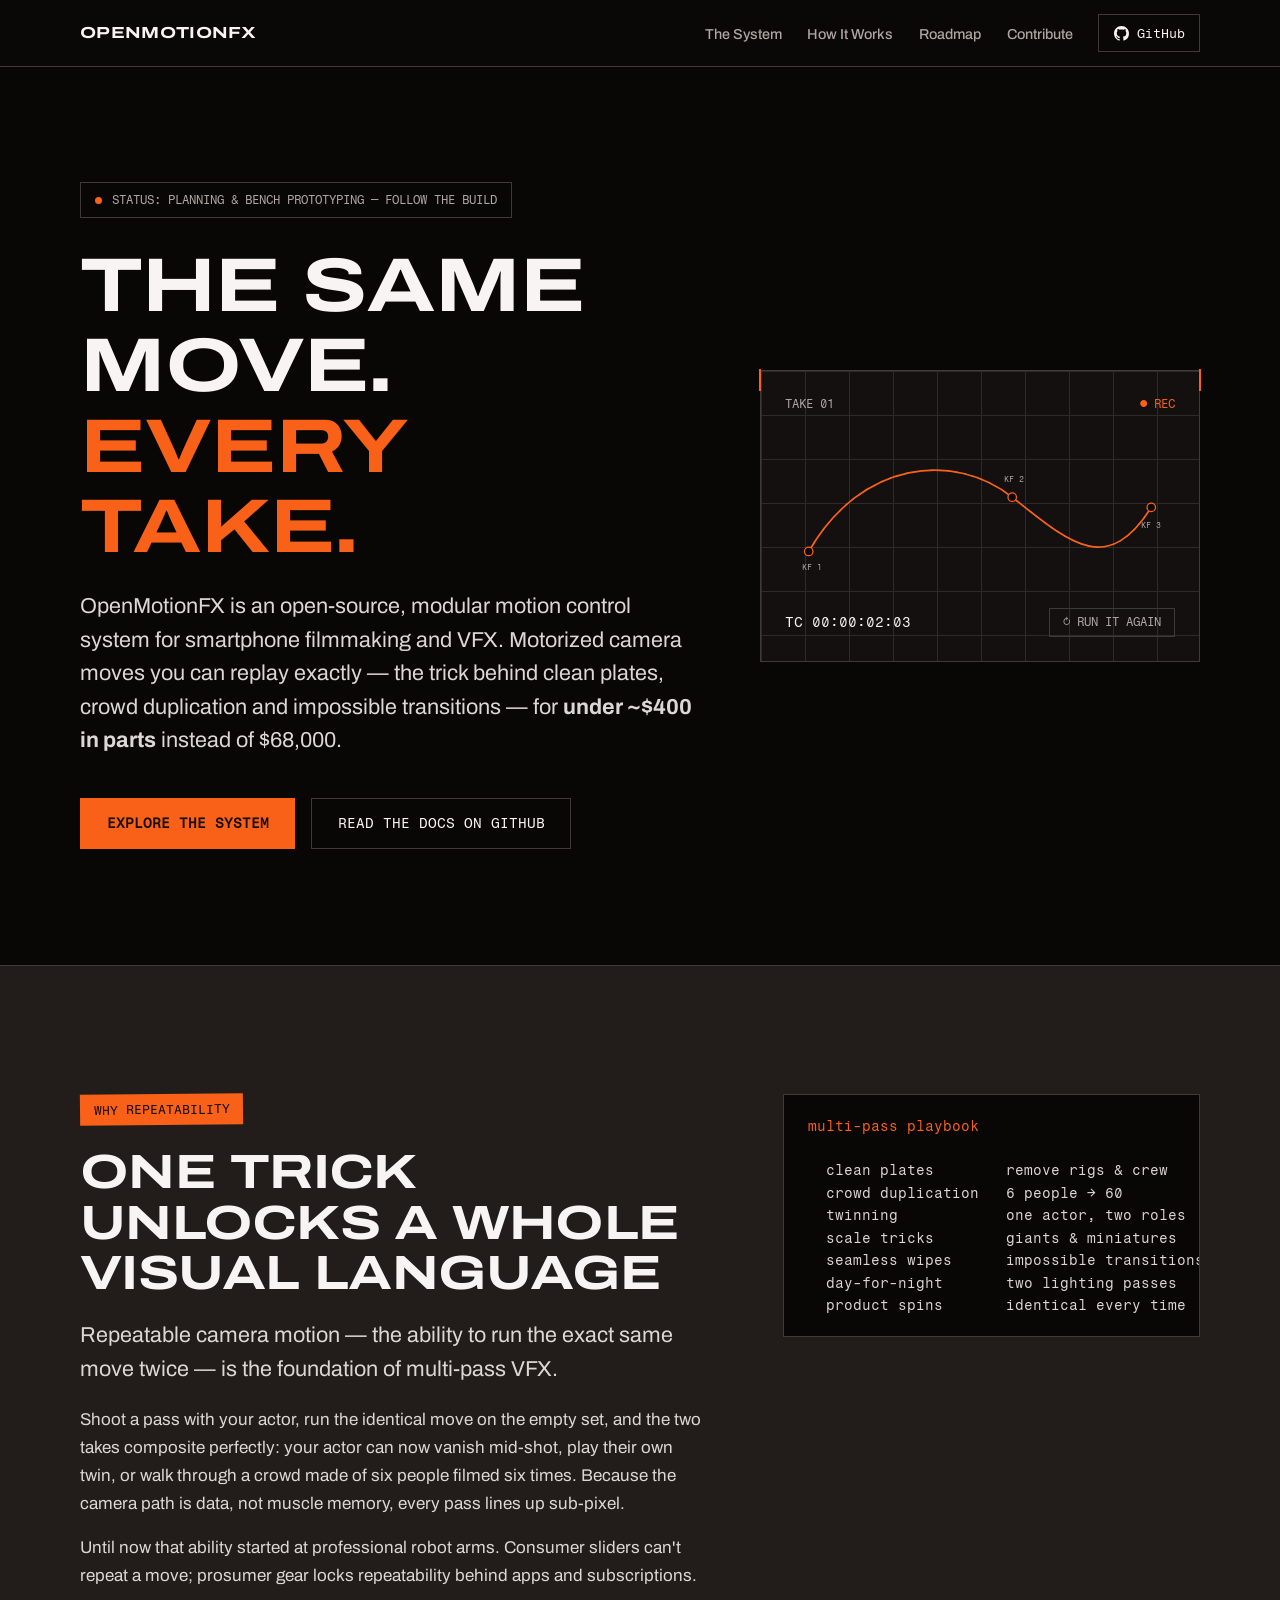
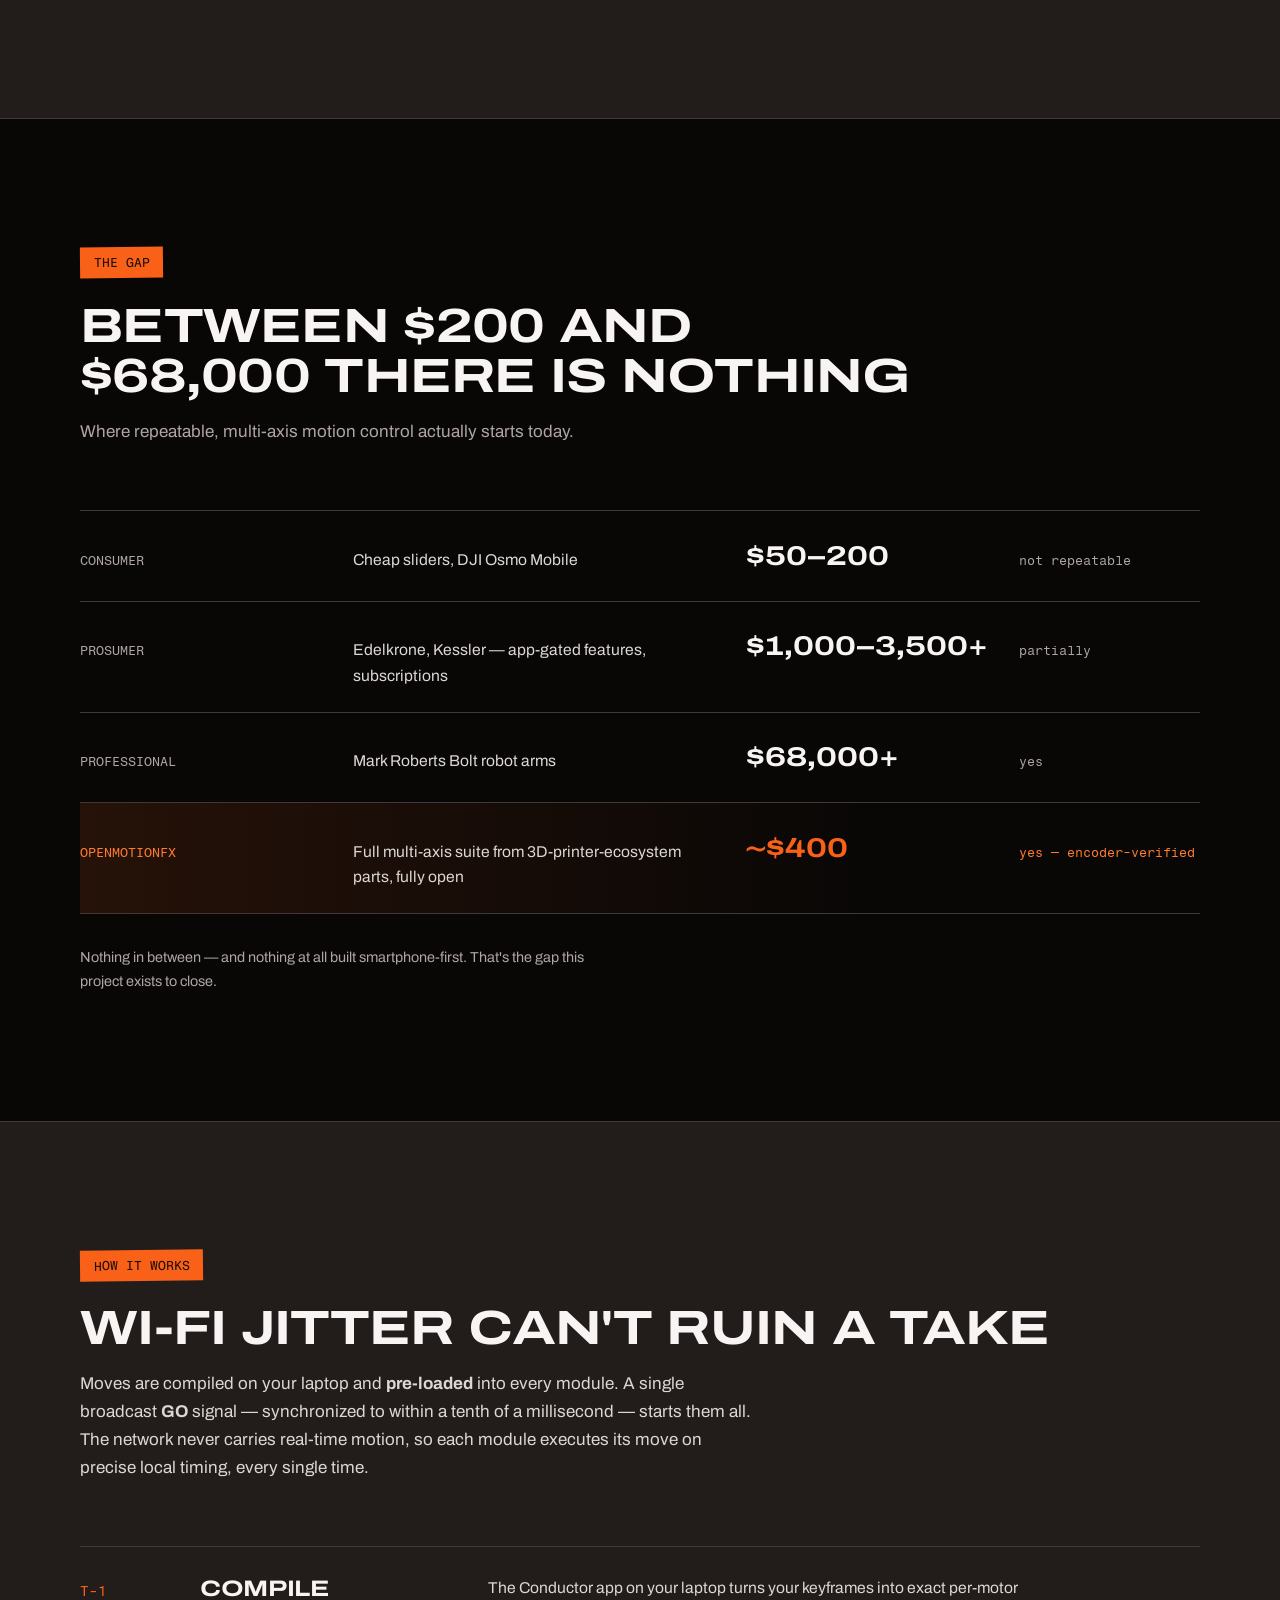
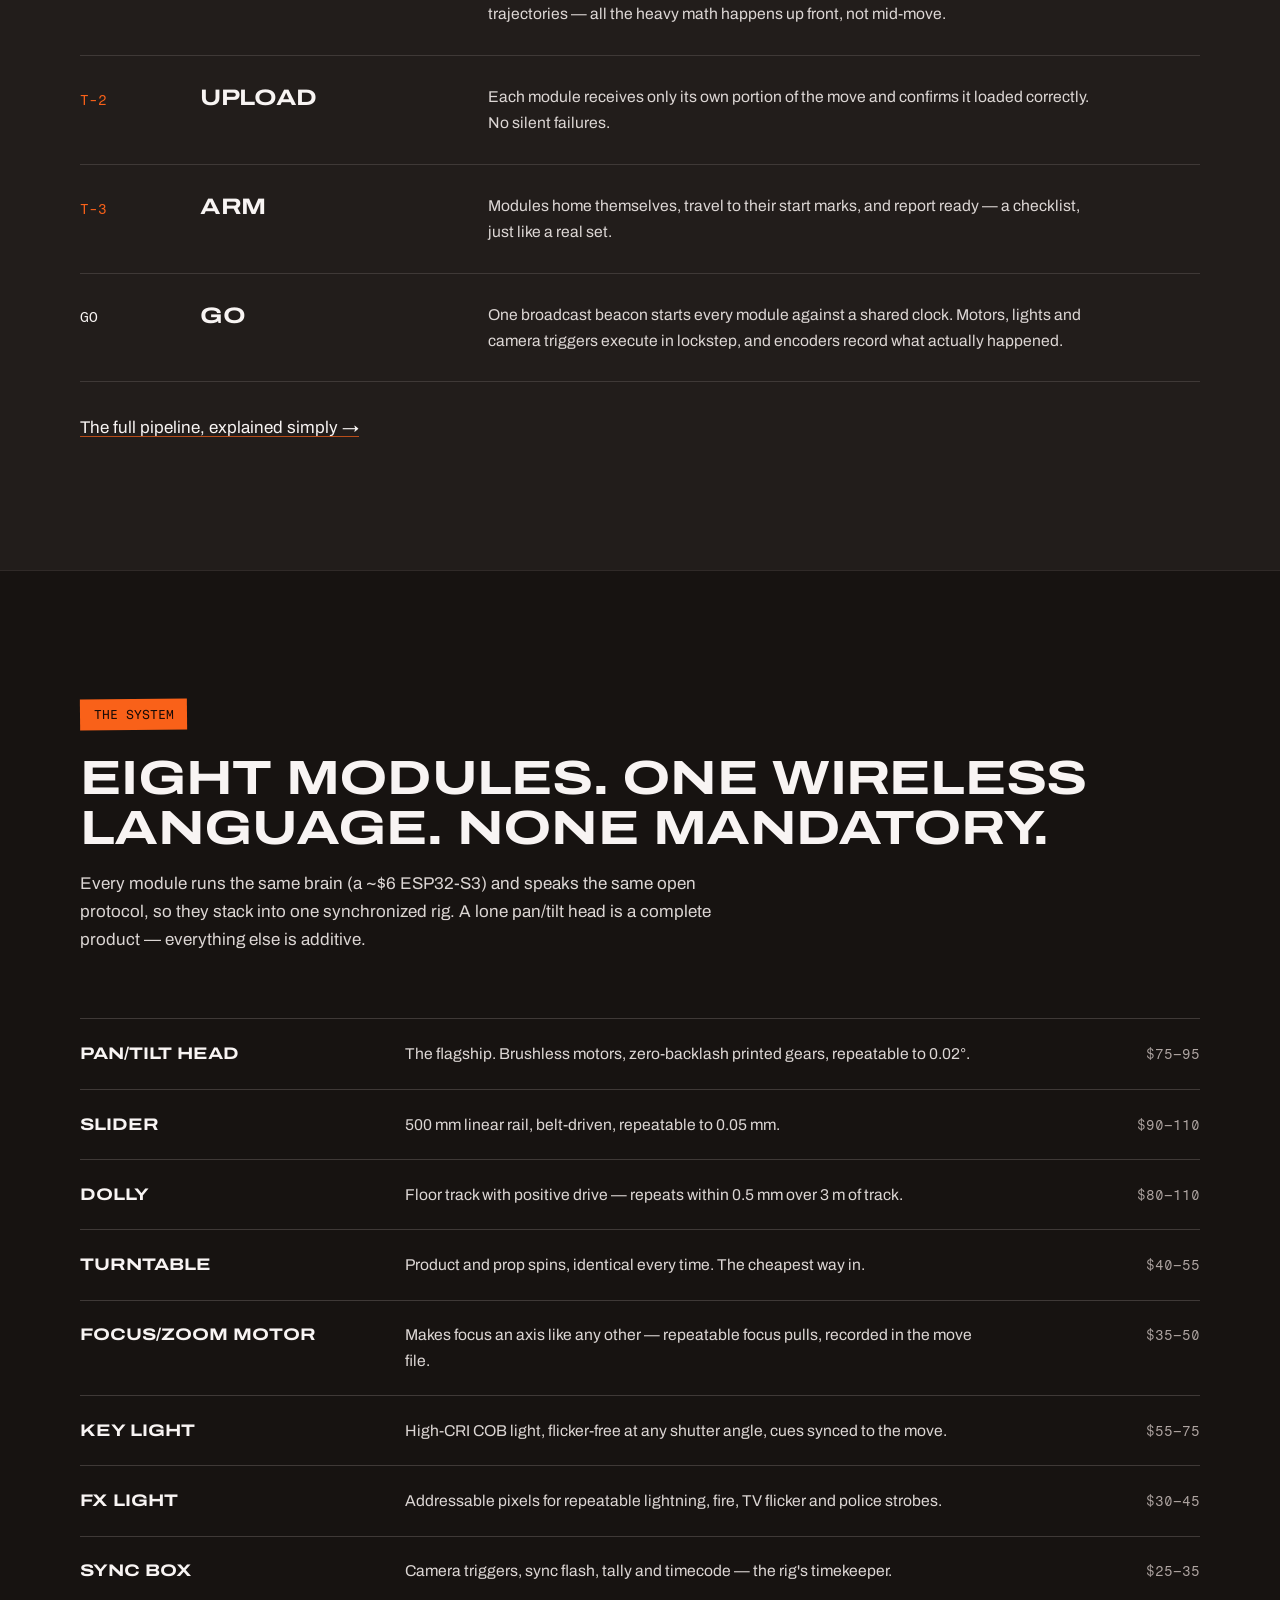
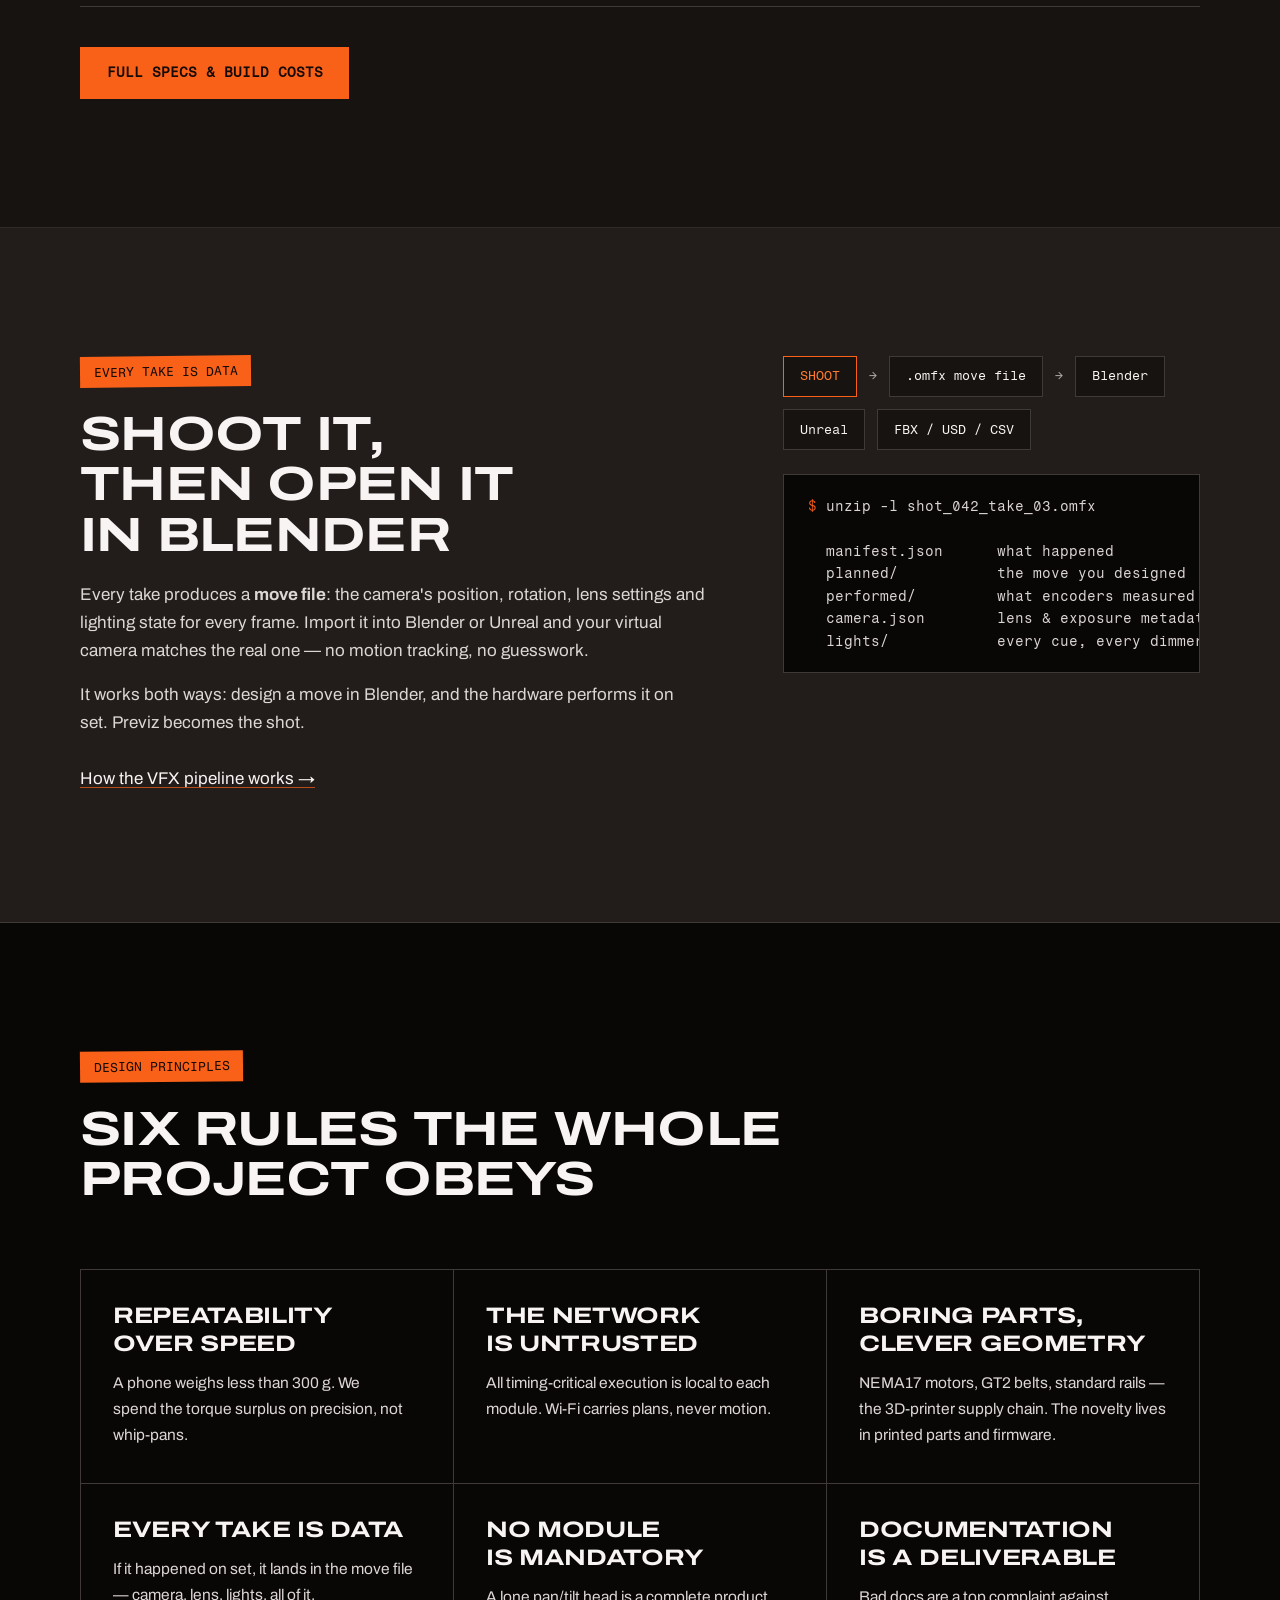
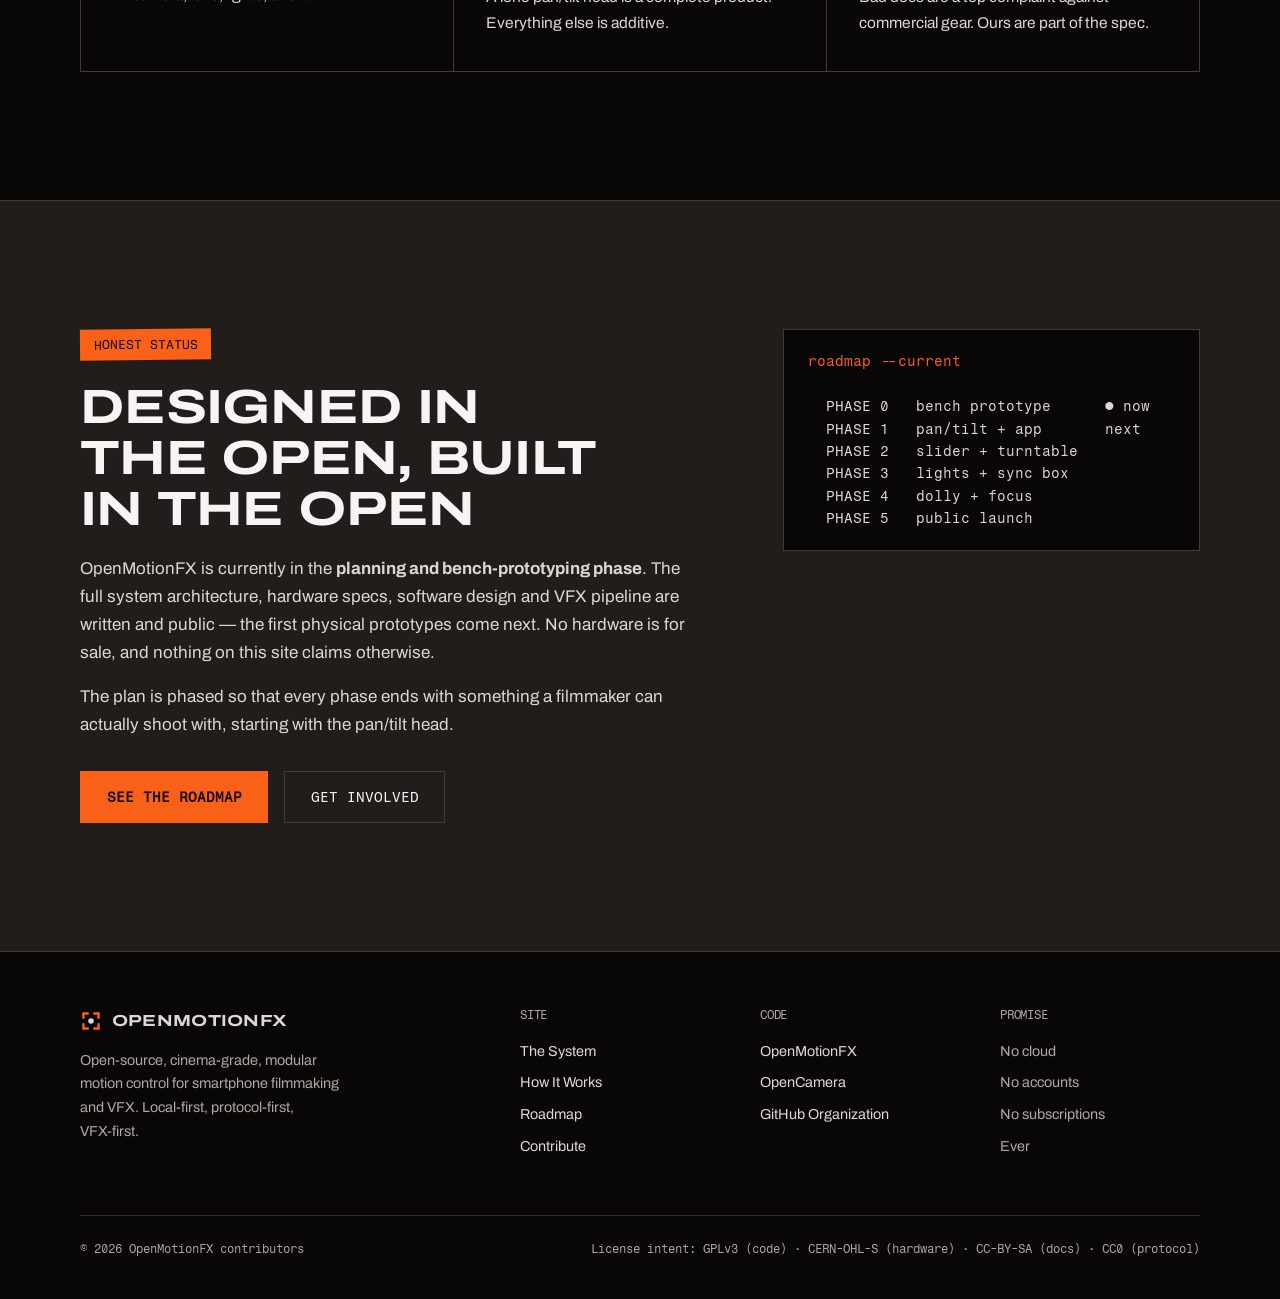
==== commit a55e66e9: "Update index.html" ====
--- a/index.html
+++ b/index.html
@@ -32,10 +32,7 @@
   <header class="site-header">
     <div class="container nav-bar">
       <a class="brand" href="index.html" aria-label="OpenMotionFX home">
-        <svg viewBox="0 0 64 64" aria-hidden="true">
-          <path class="brand-mark" d="M10 22 V10 H22 M42 10 H54 V22 M54 42 V54 H42 M22 54 H10 V42" fill="none" stroke-width="7" stroke-linecap="square"/>
-          <circle cx="32" cy="32" r="8" fill="currentColor"/>
-        </svg>
+        <link rel="icon" type="image/svg+xml" href="assets/img/favicon.svg">
         OpenMotionFX
       </a>
       <nav aria-label="Main">
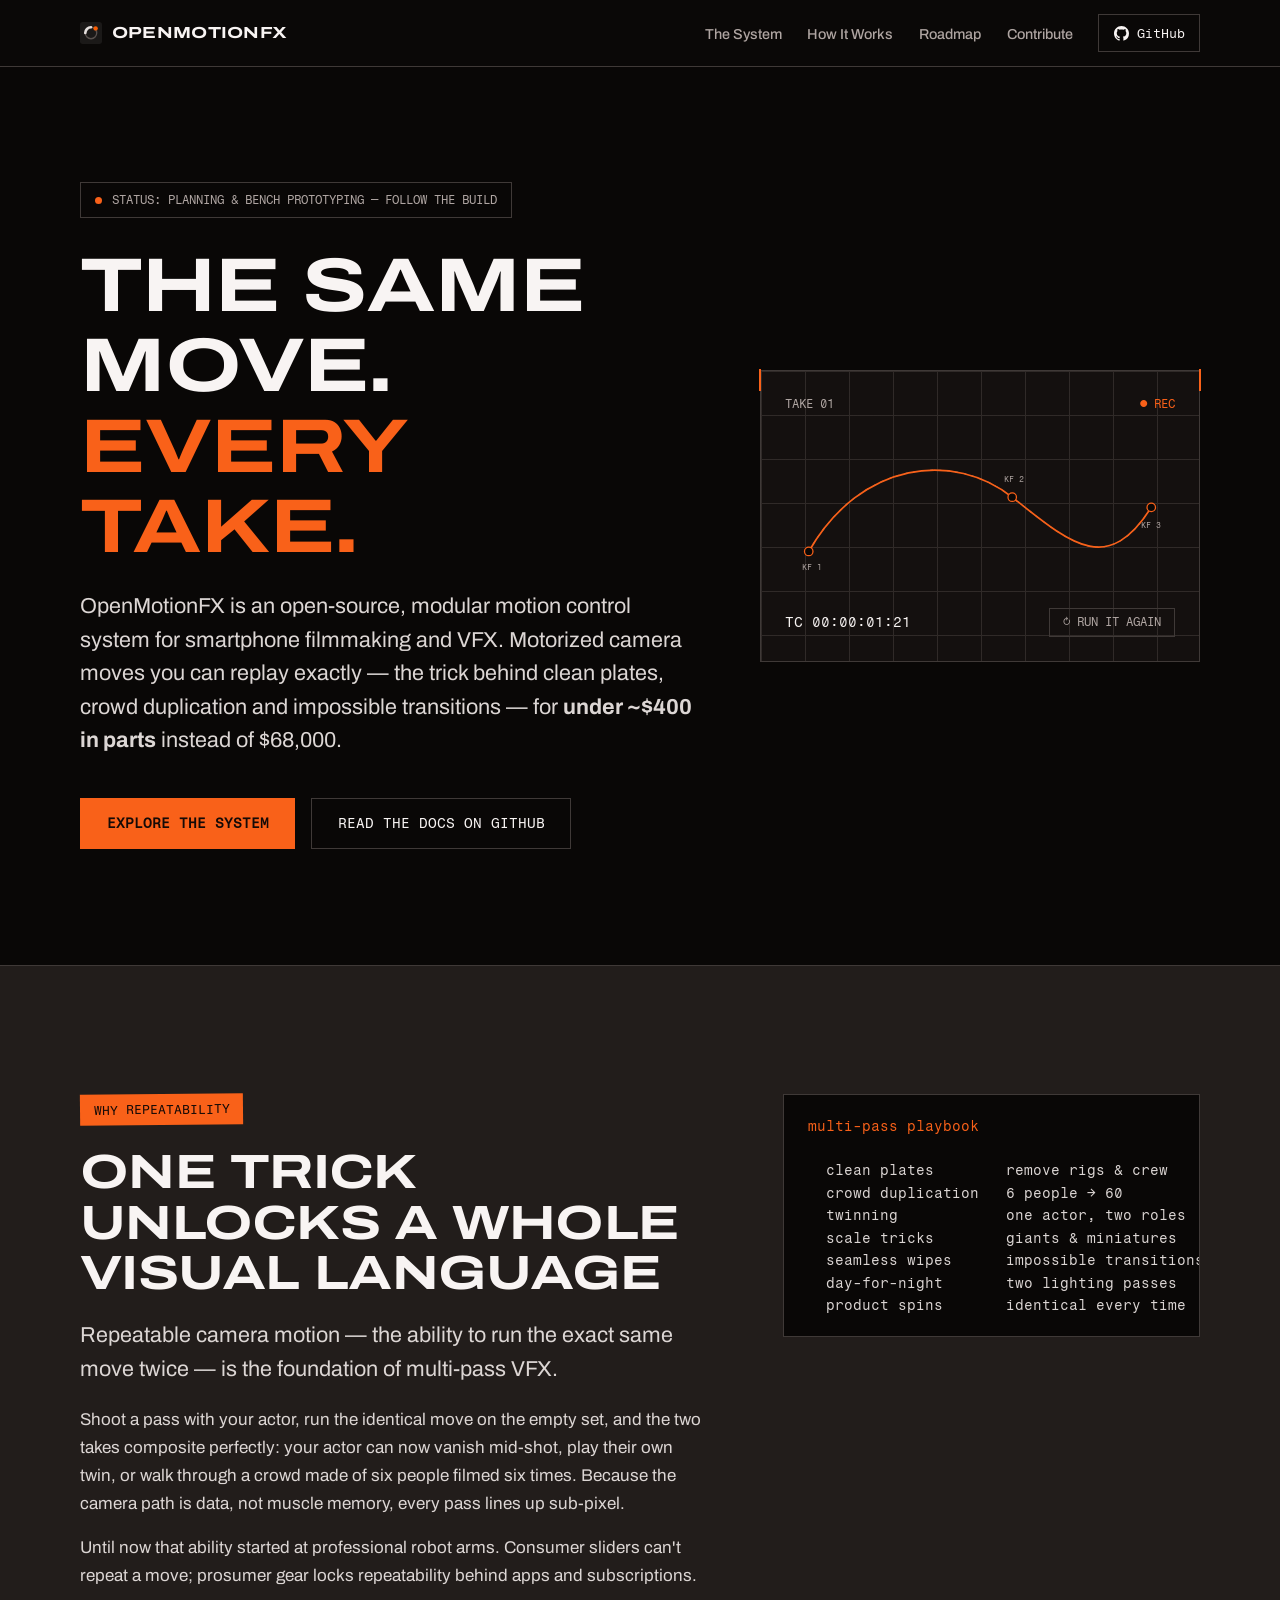
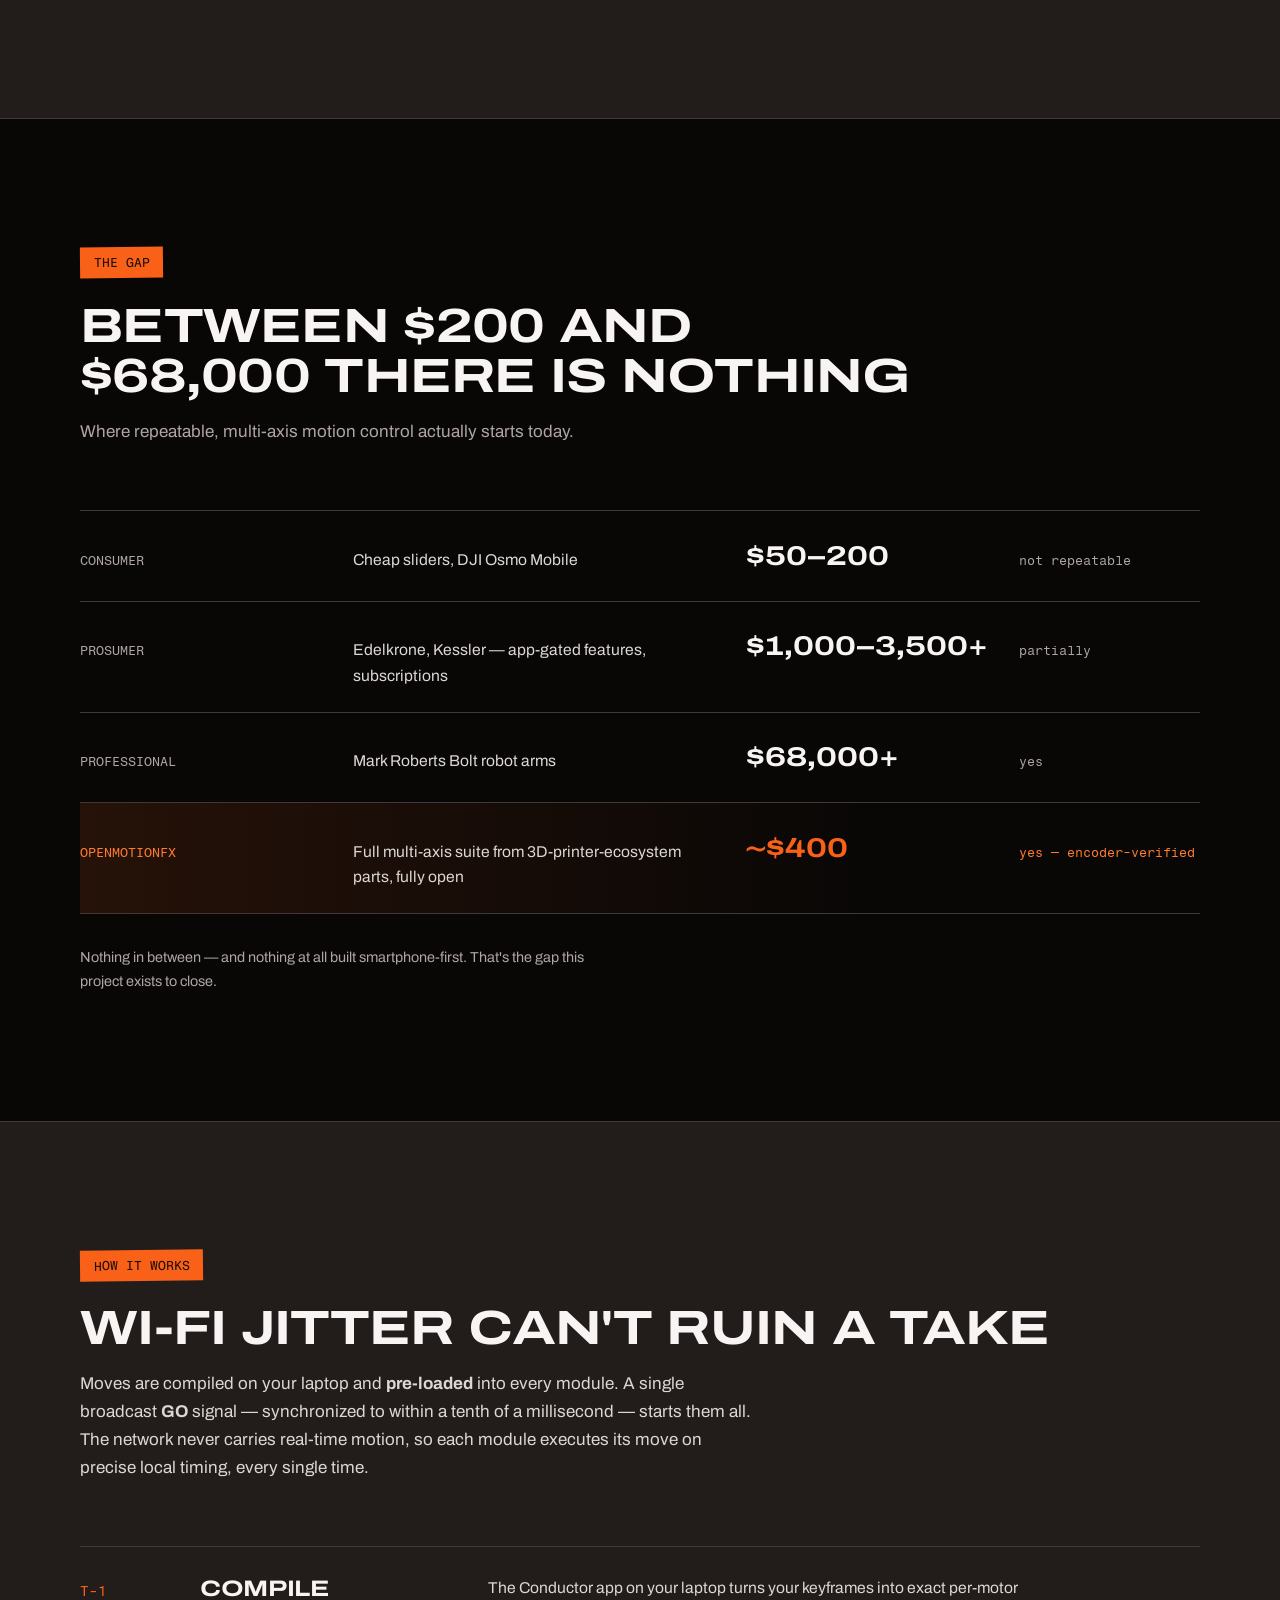
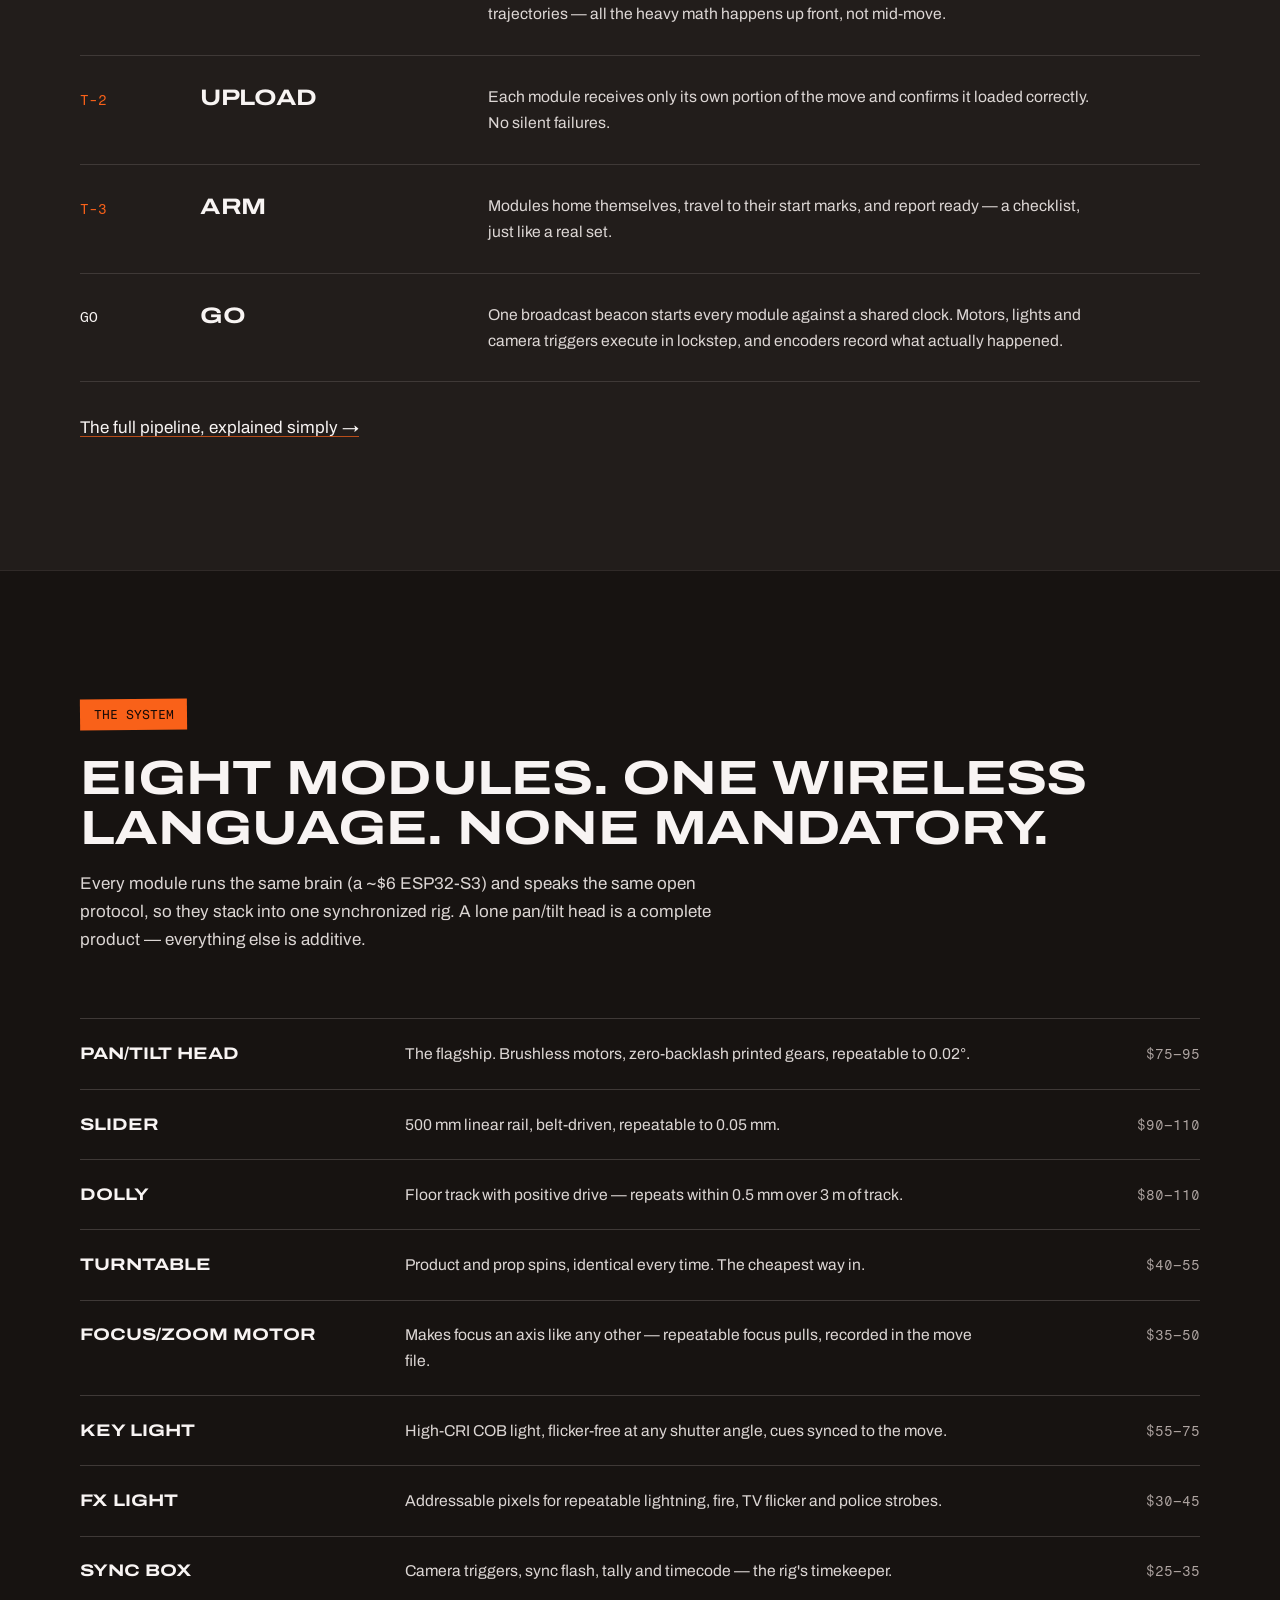
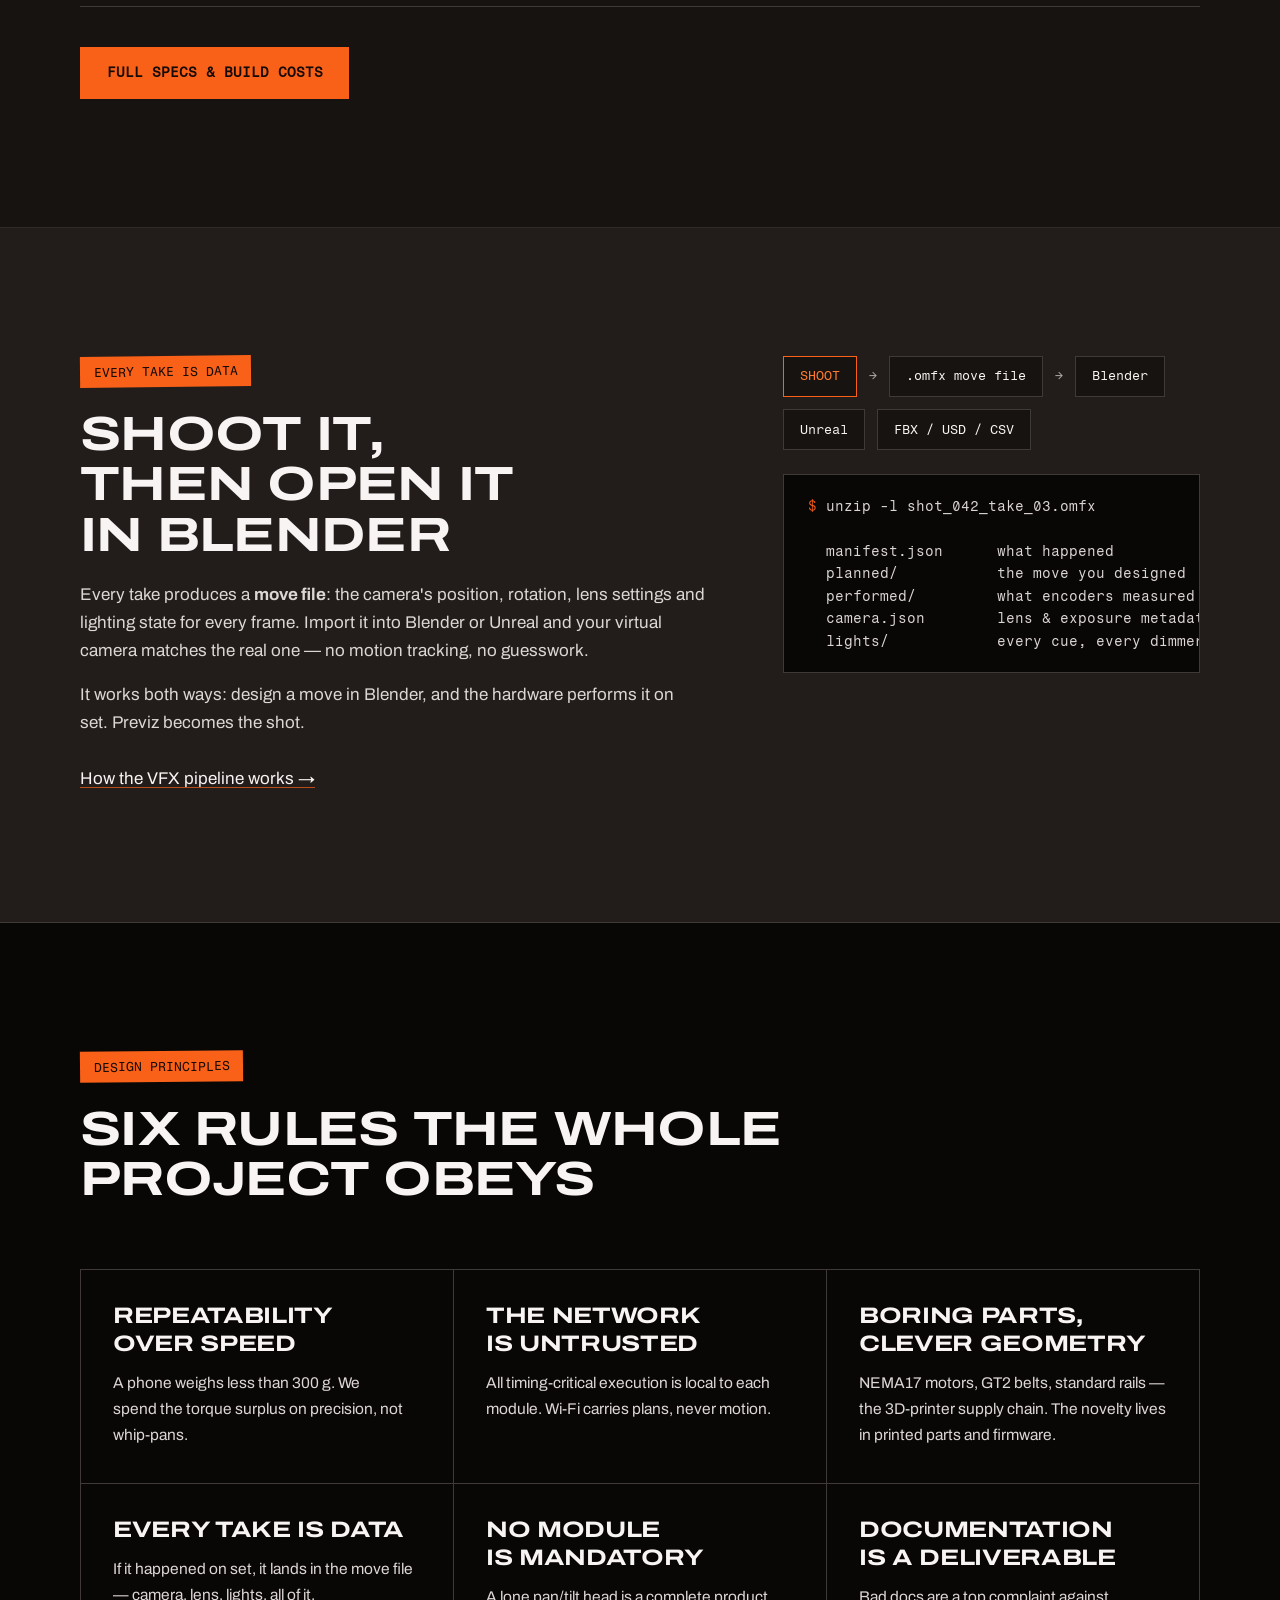
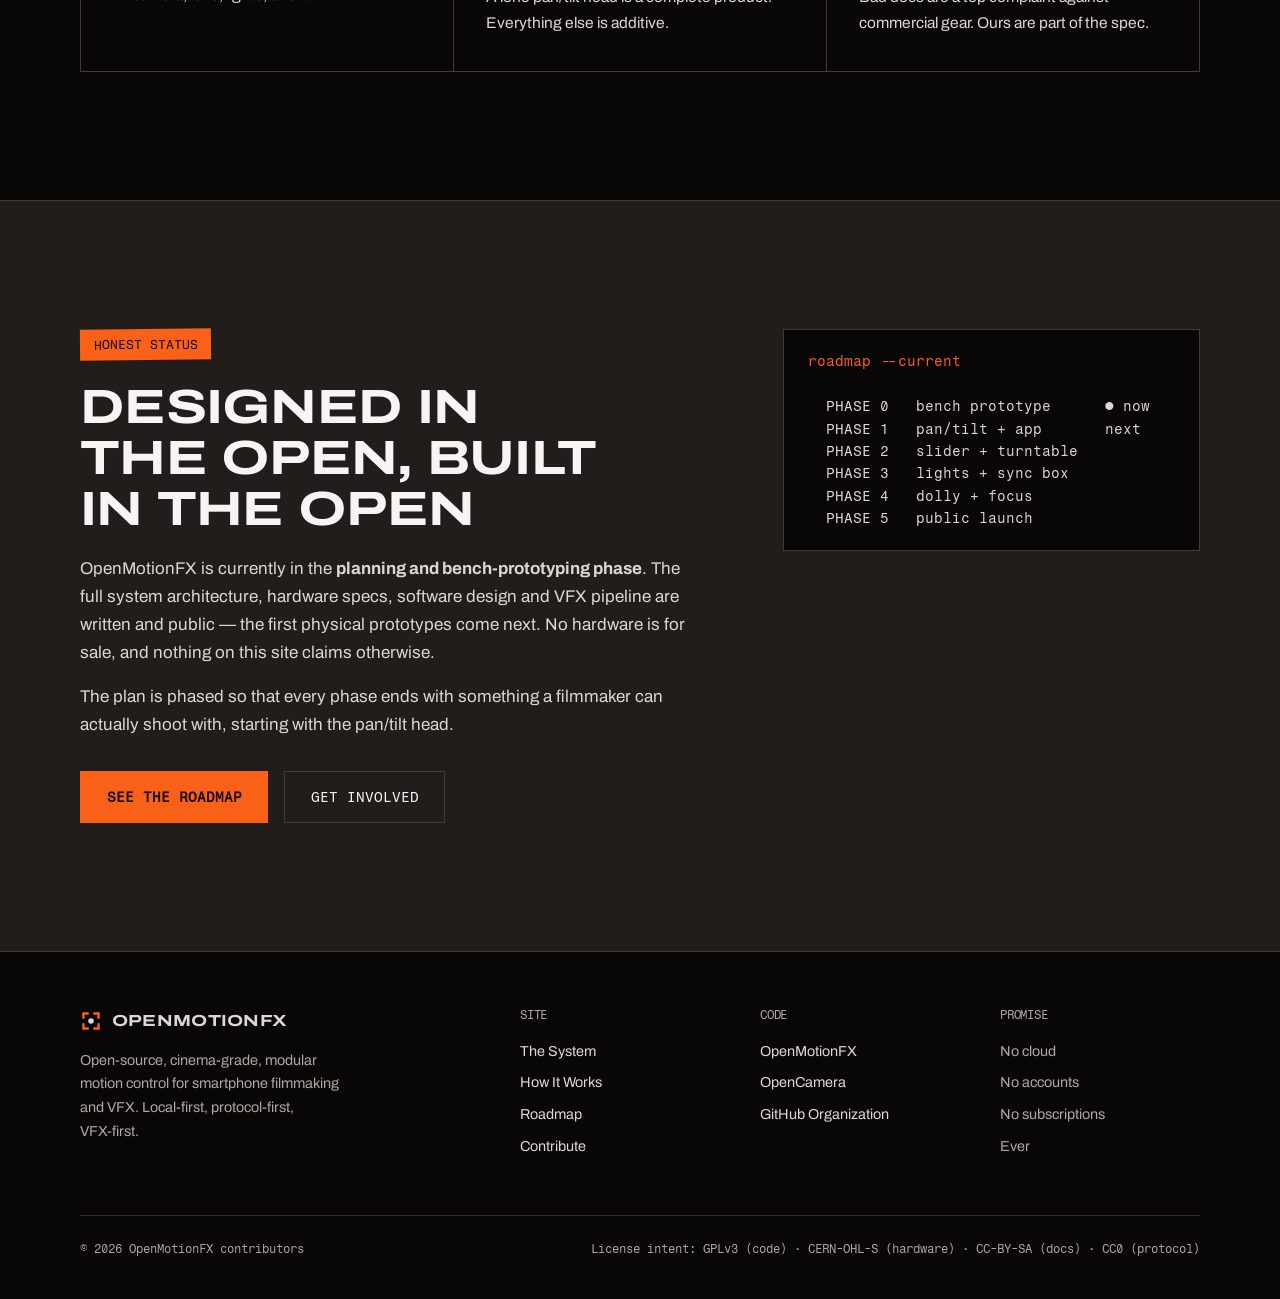
==== commit ac584058: "Update index.html" ====
--- a/index.html
+++ b/index.html
@@ -32,7 +32,18 @@
   <header class="site-header">
     <div class="container nav-bar">
       <a class="brand" href="index.html" aria-label="OpenMotionFX home">
-        <link rel="icon" type="image/svg+xml" href="assets/img/favicon.svg">
+        <svg viewBox="0 0 100 100" width="120" height="120" xmlns="http://www.w3.org/2000/svg">
+          <rect width="100" height="100" rx="12" fill="#1b1918" />
+  
+            <!-- Background subtle track -->
+          <circle cx="50" cy="50" r="26" fill="none" stroke="#59514e" stroke-width="6" />
+  
+            <!-- Primary sweeping motion -->
+          <path d="M 24,50 A 26,26 0 0,1 50,24" fill="none" stroke="#e5dfdd" stroke-width="12" stroke-linecap="round"/>
+  
+            <!-- The Gaffer Orange focal point (the data/carriage) -->
+          <circle cx="71" cy="29" r="10" fill="#f75c03" />
+        </svg>
         OpenMotionFX
       </a>
       <nav aria-label="Main">
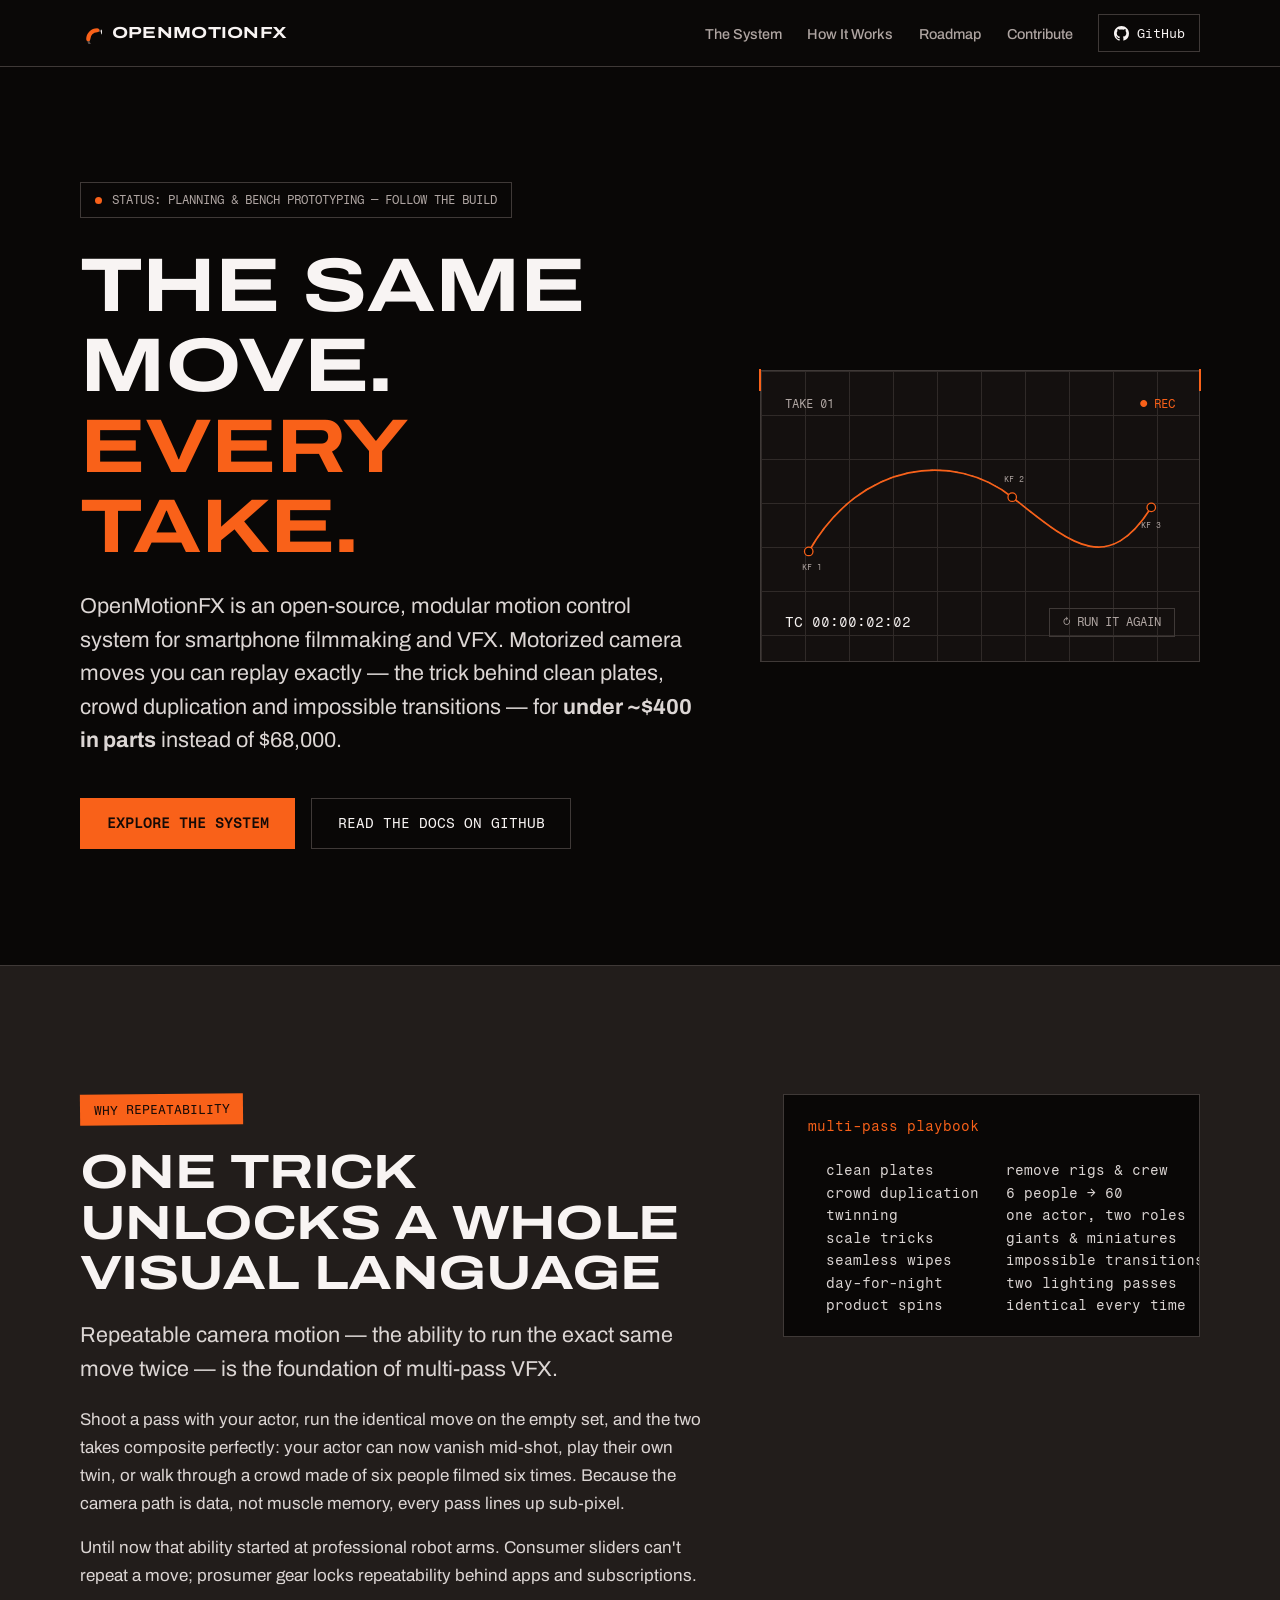
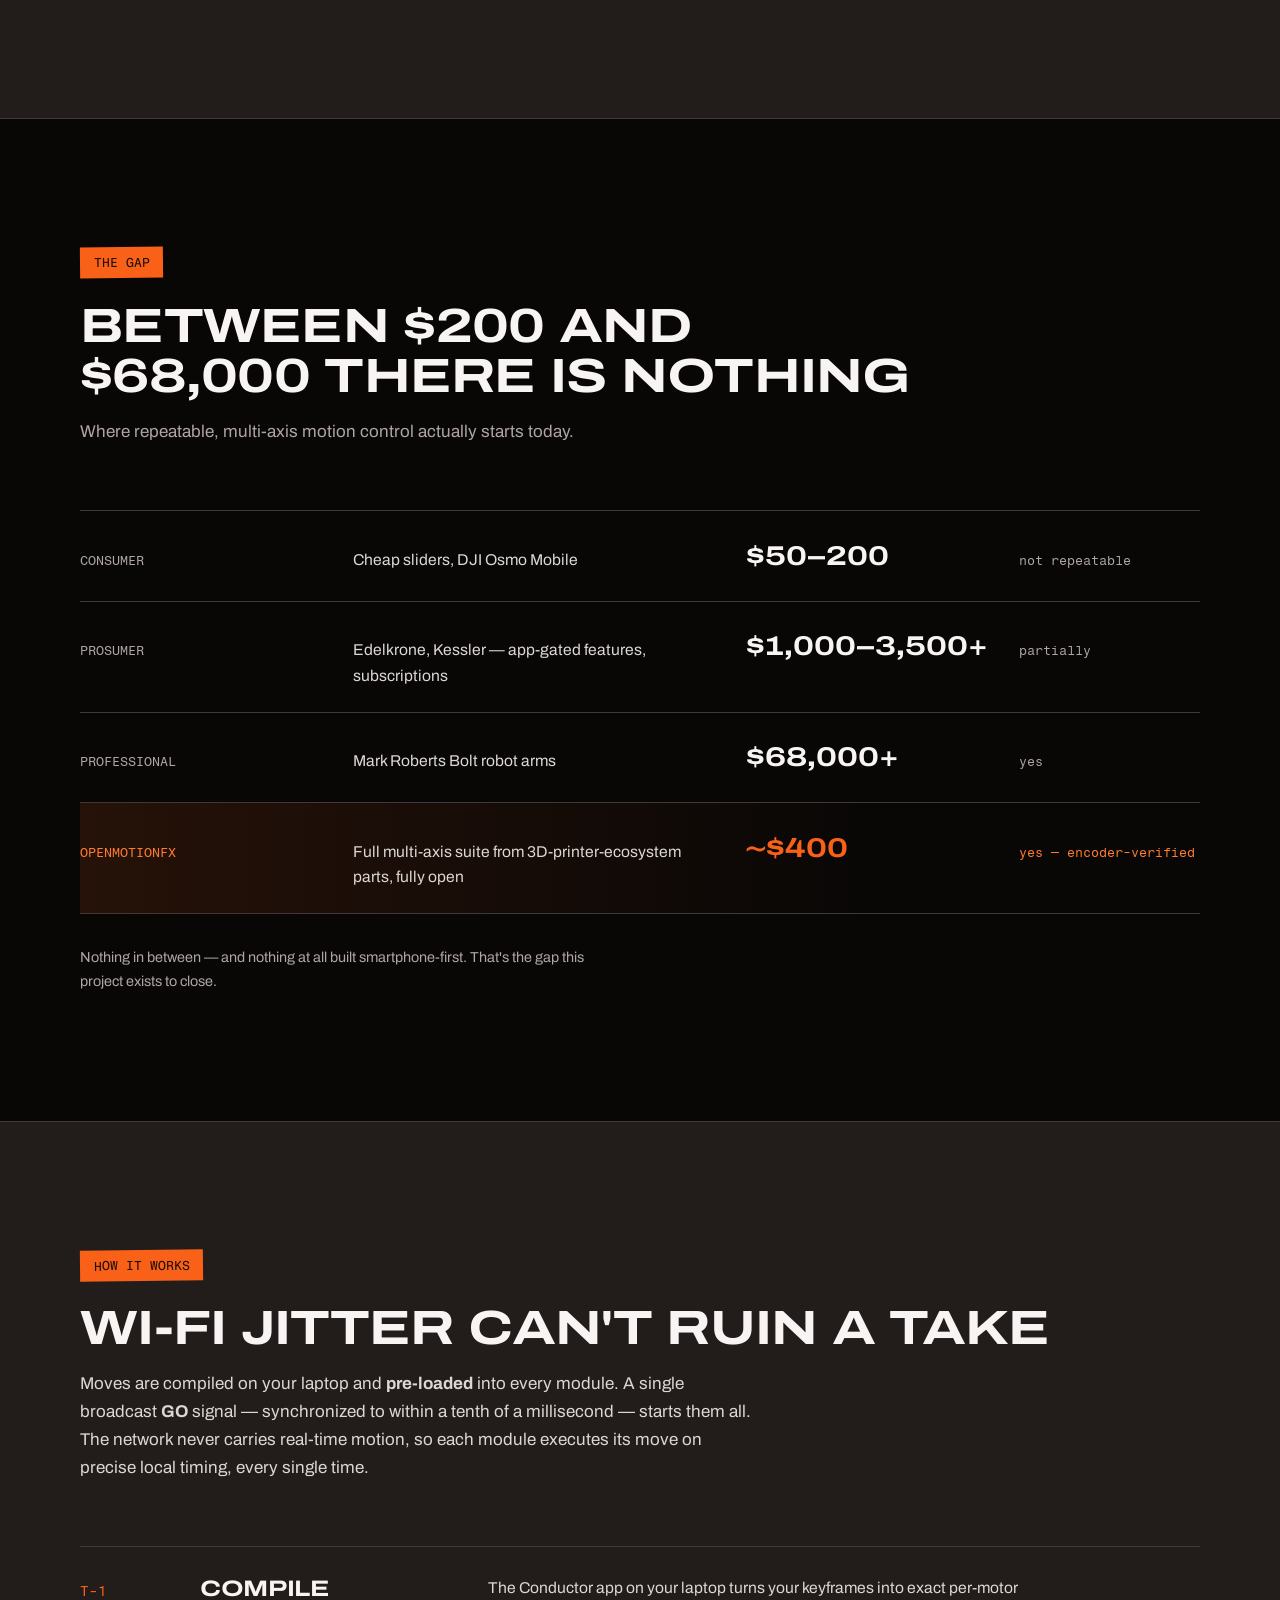
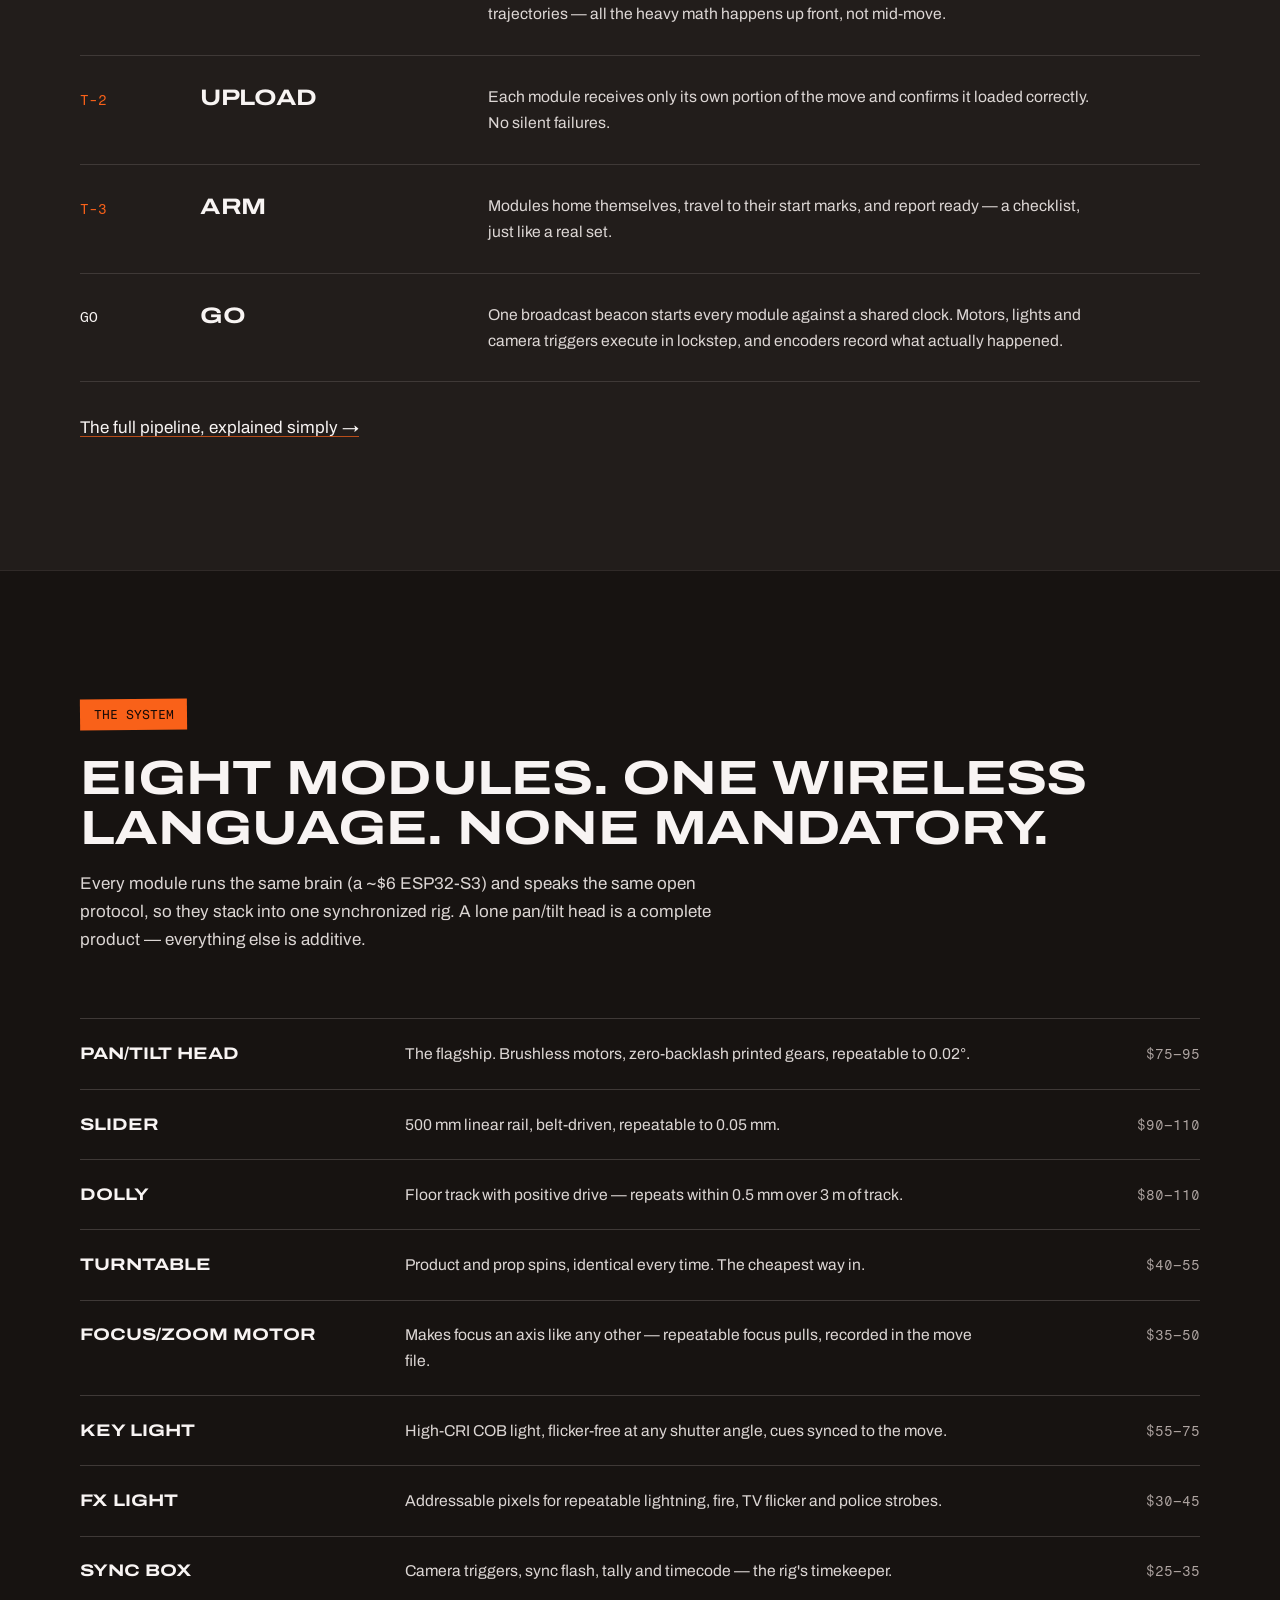
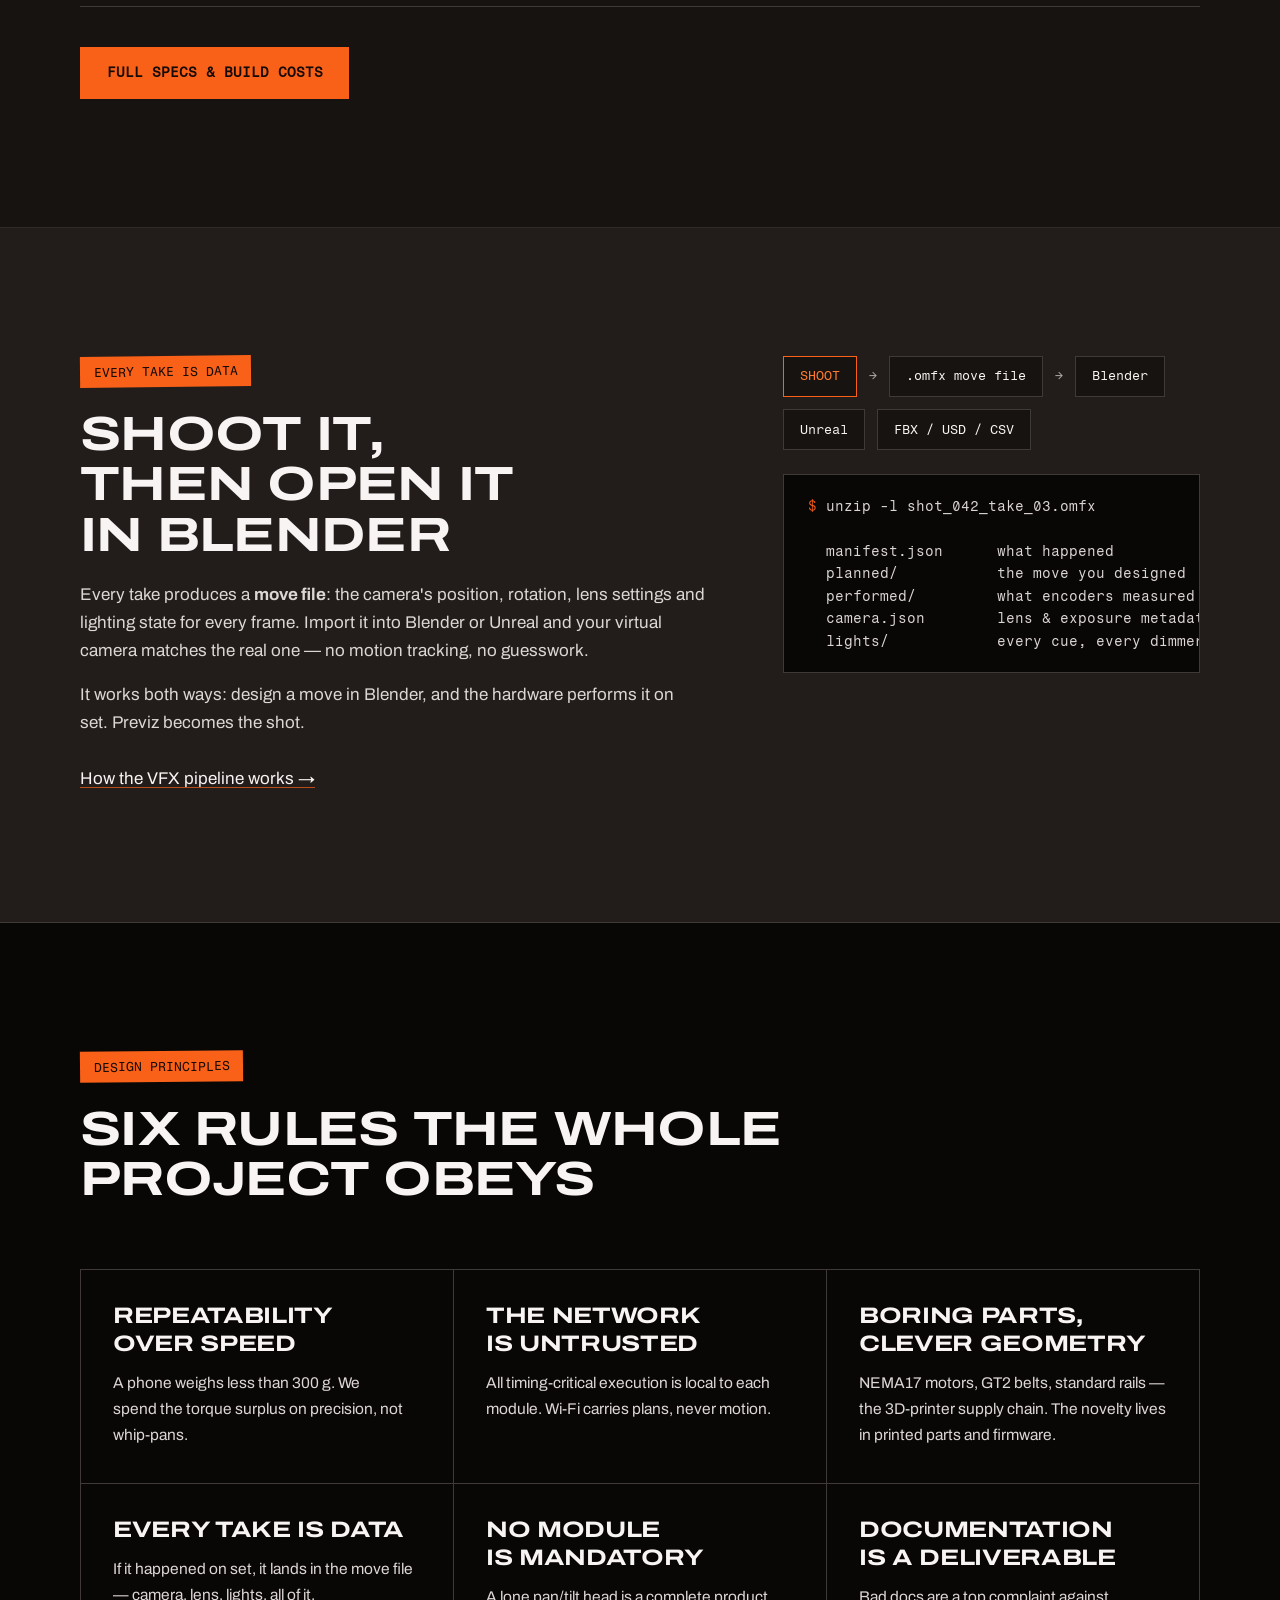
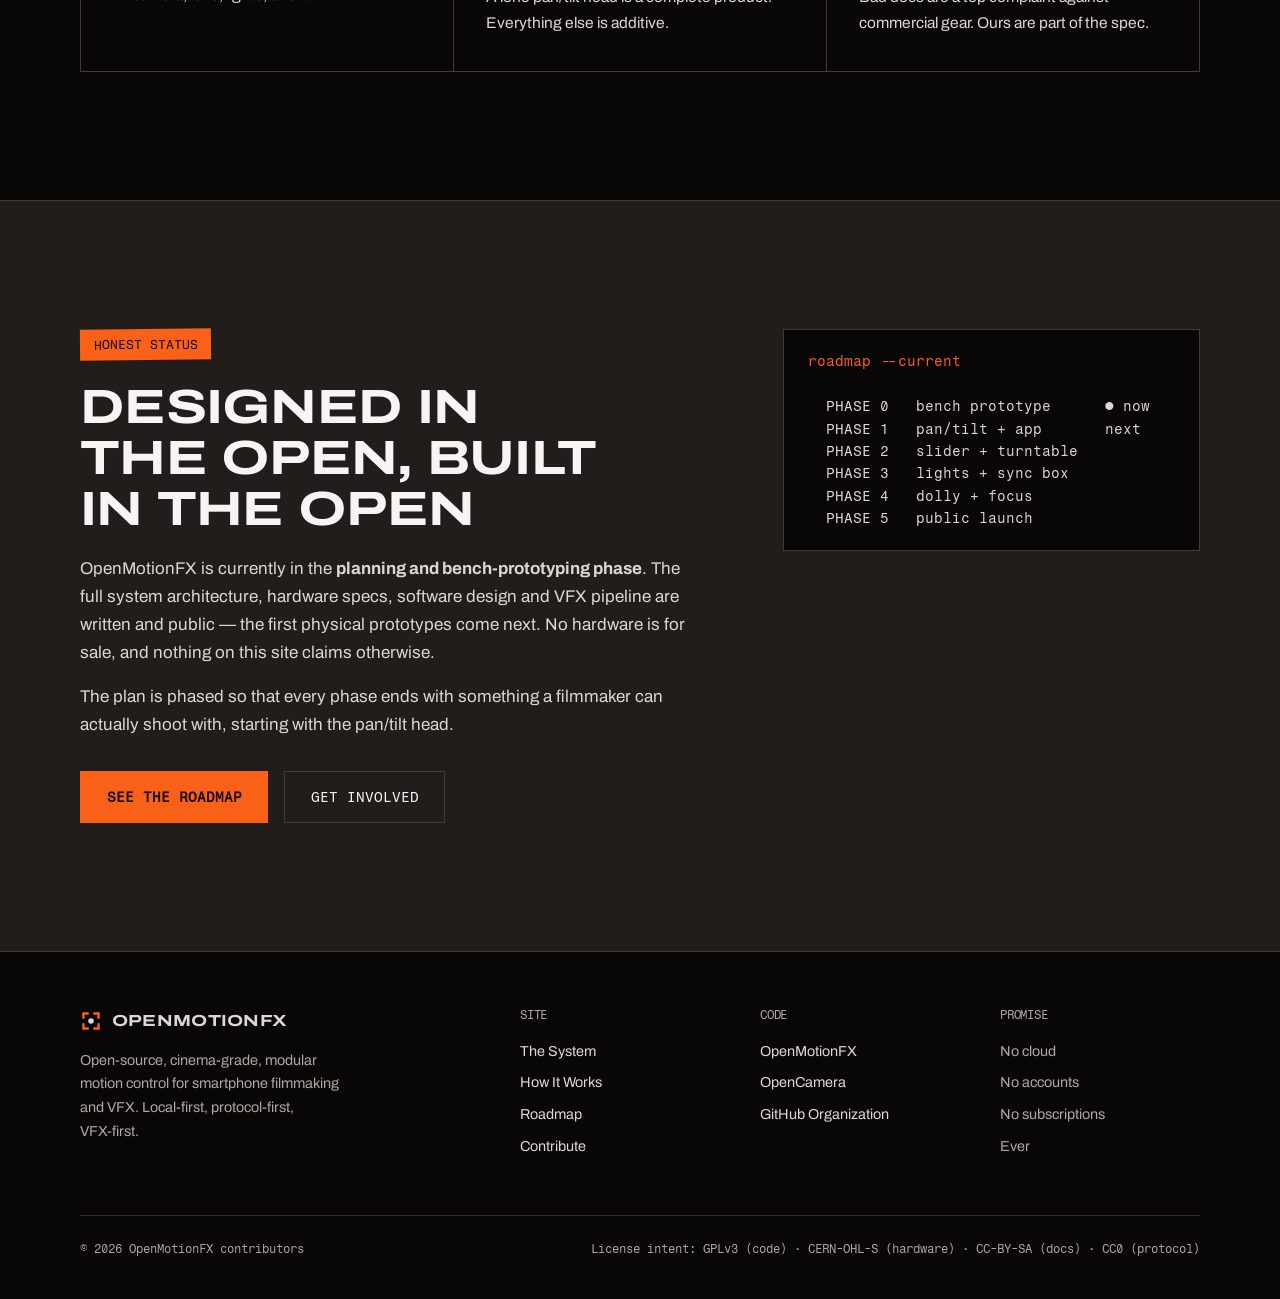
==== commit ffa7337a: "Update index.html" ====
--- a/index.html
+++ b/index.html
@@ -32,17 +32,10 @@
   <header class="site-header">
     <div class="container nav-bar">
       <a class="brand" href="index.html" aria-label="OpenMotionFX home">
-        <svg viewBox="0 0 100 100" width="120" height="120" xmlns="http://www.w3.org/2000/svg">
-          <rect width="100" height="100" rx="12" fill="#1b1918" />
-  
-            <!-- Background subtle track -->
+        <svg viewBox="0 0 64 64" aria-hidden="true">
           <circle cx="50" cy="50" r="26" fill="none" stroke="#59514e" stroke-width="6" />
-  
-            <!-- Primary sweeping motion -->
-          <path d="M 24,50 A 26,26 0 0,1 50,24" fill="none" stroke="#e5dfdd" stroke-width="12" stroke-linecap="round"/>
-  
-            <!-- The Gaffer Orange focal point (the data/carriage) -->
-          <circle cx="71" cy="29" r="10" fill="#f75c03" />
+          <path class="brand-mark" d="M 24,50 A 26,26 0 0,1 50,24" fill="none" stroke="#e5dfdd" stroke-width="12" stroke-linecap="round"/>
+          <circle cx="71" cy="29" r="10" fill="currentColor" />
         </svg>
         OpenMotionFX
       </a>
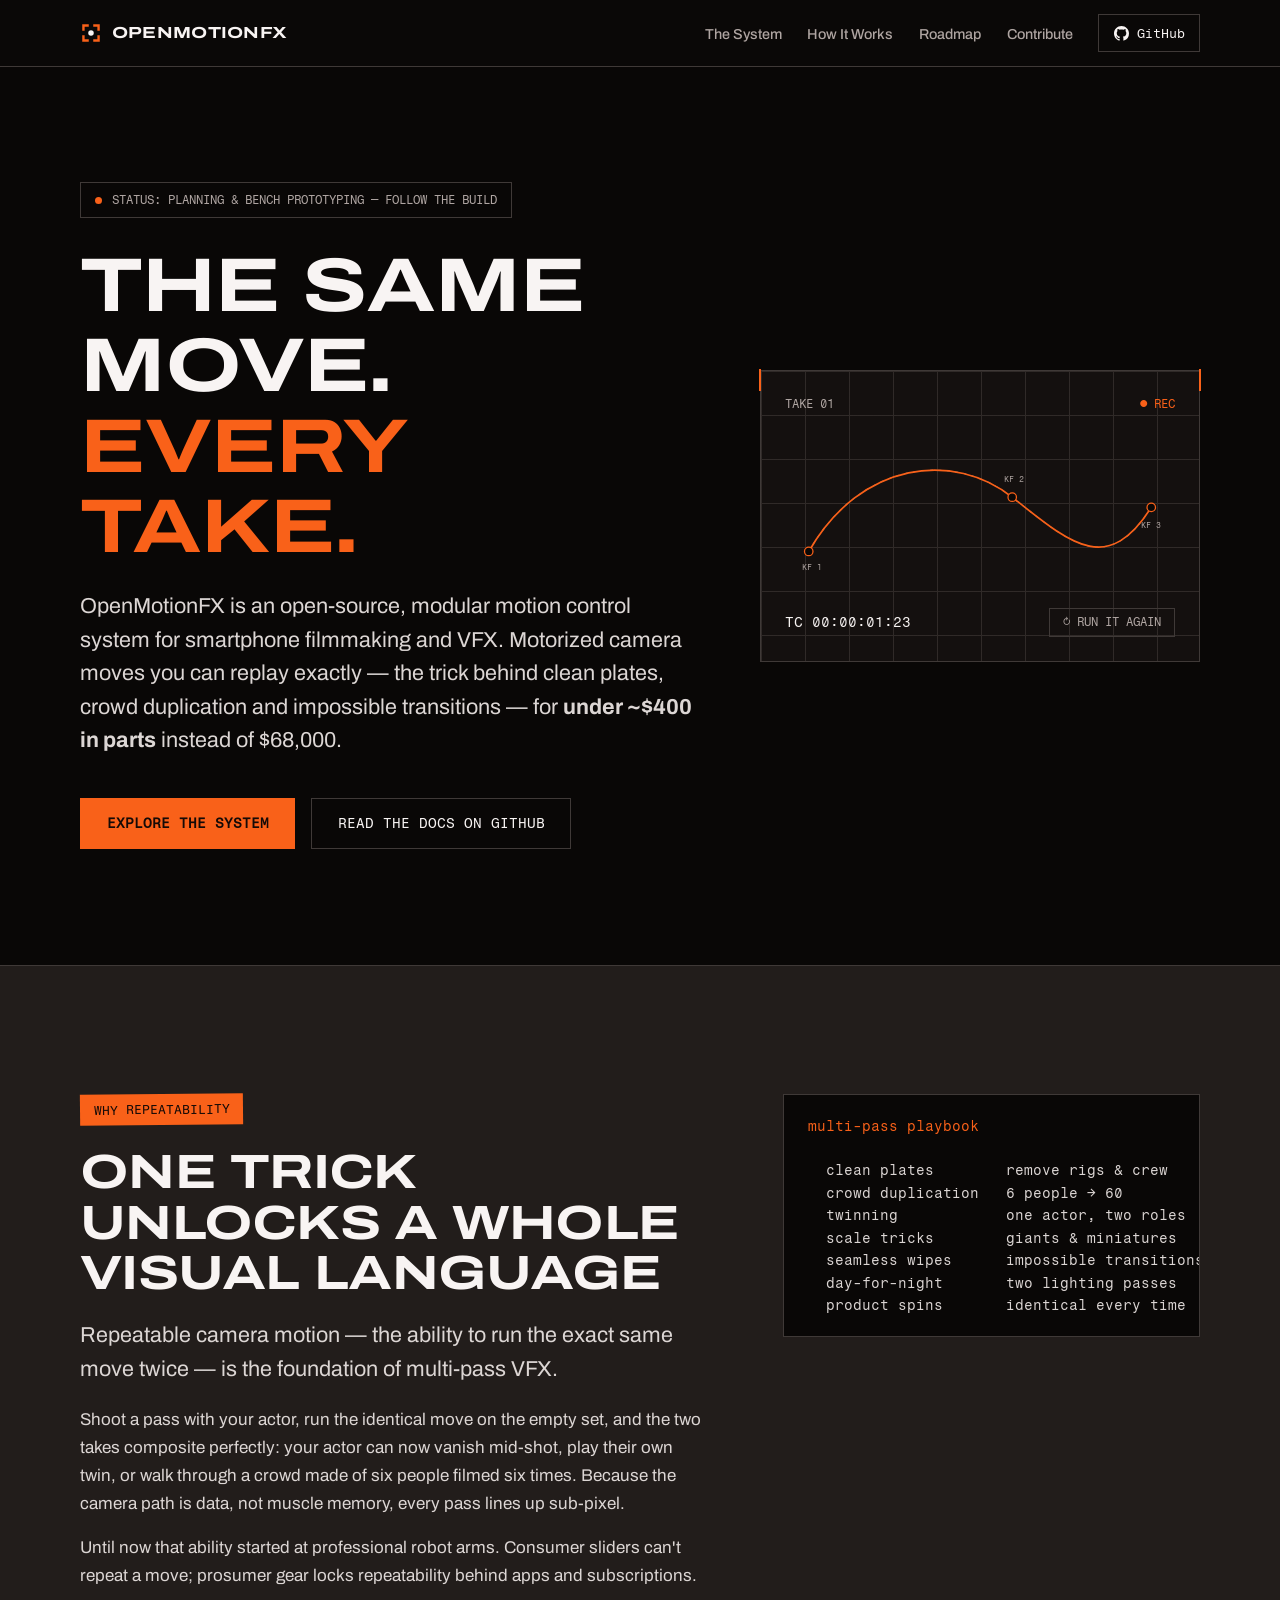
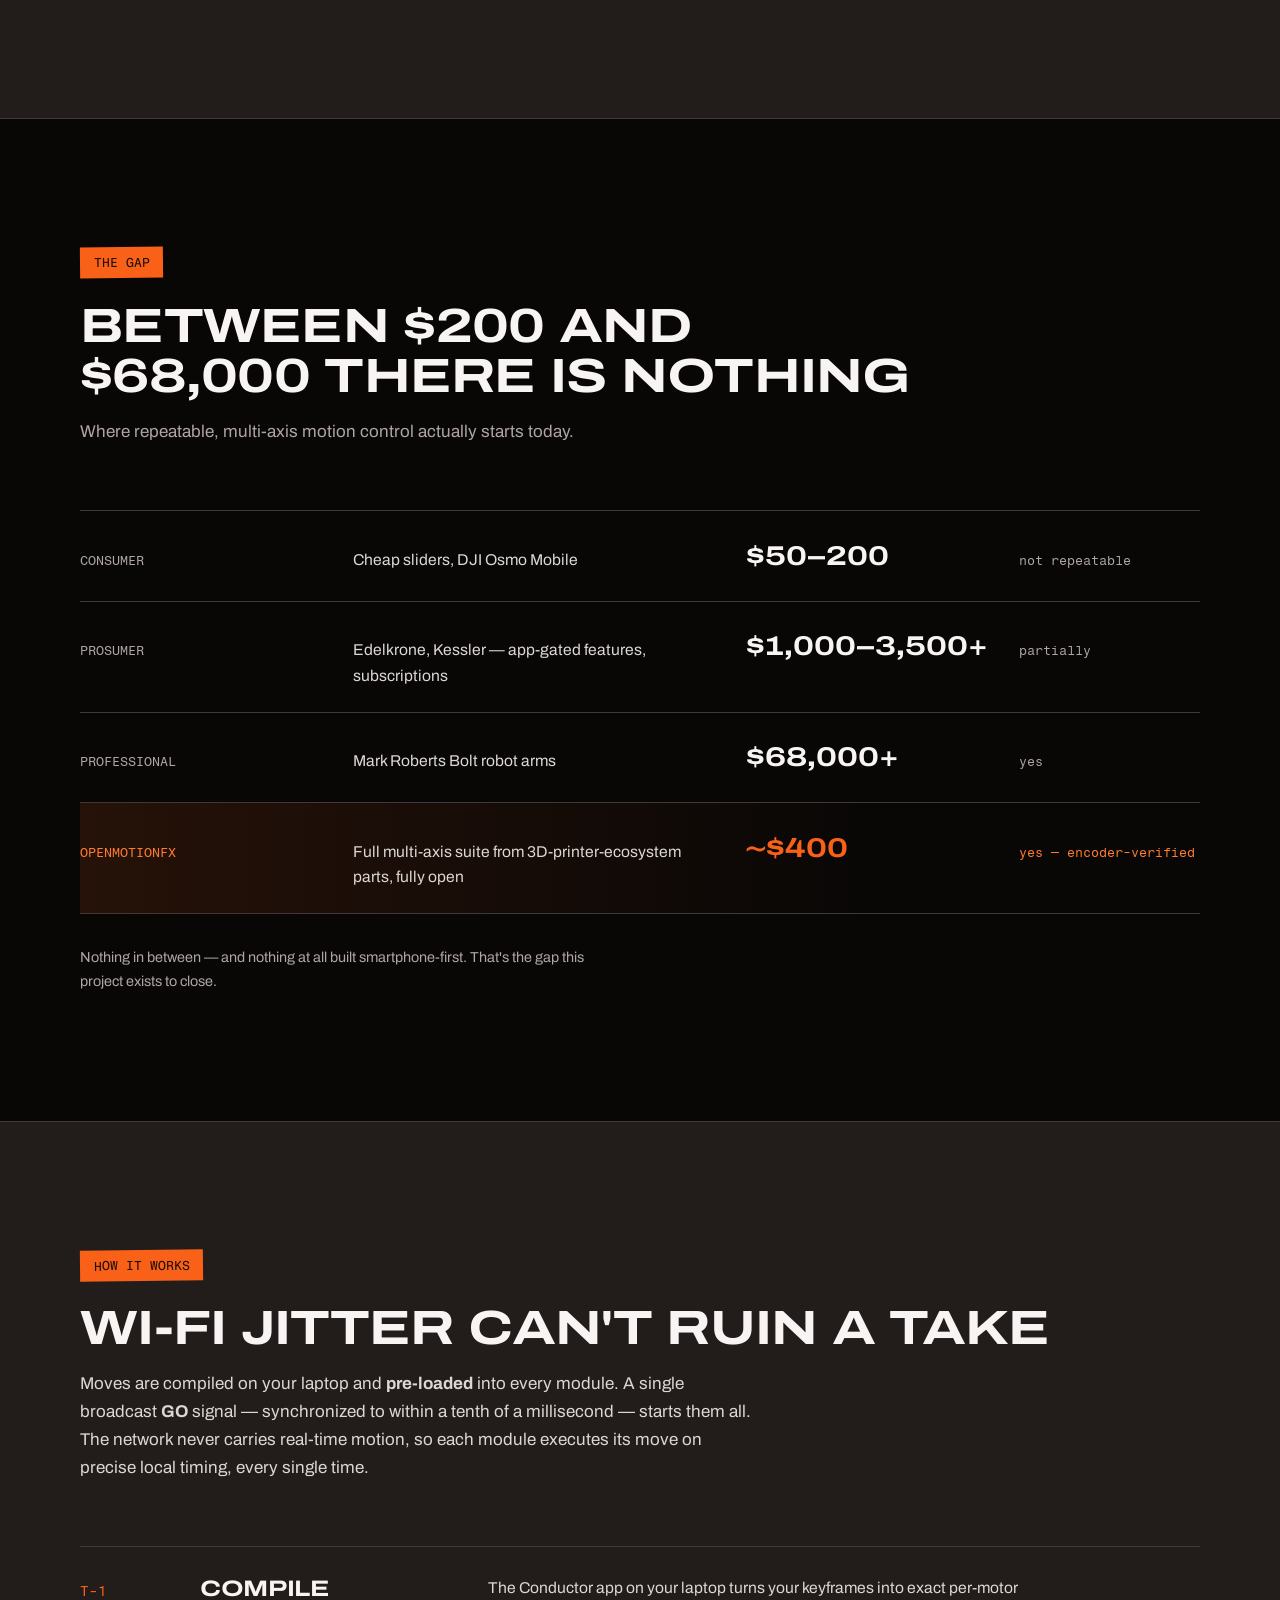
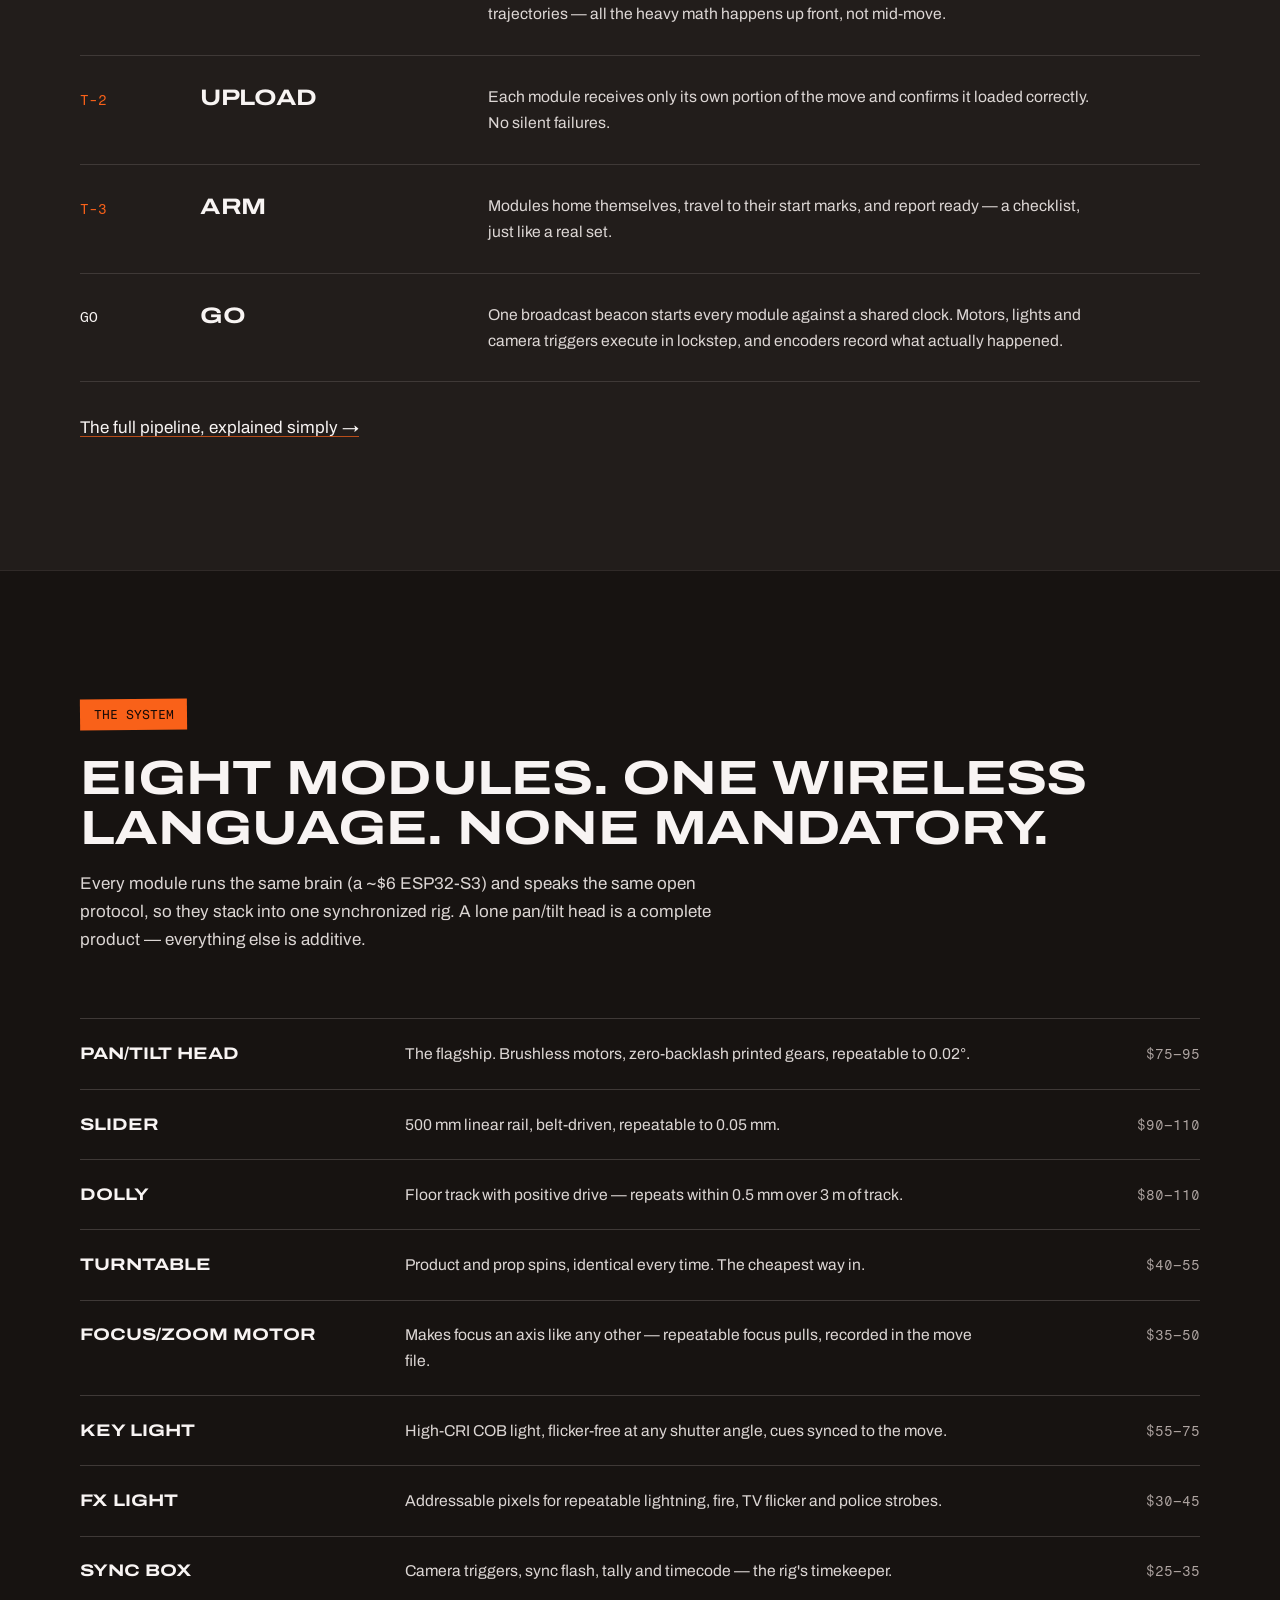
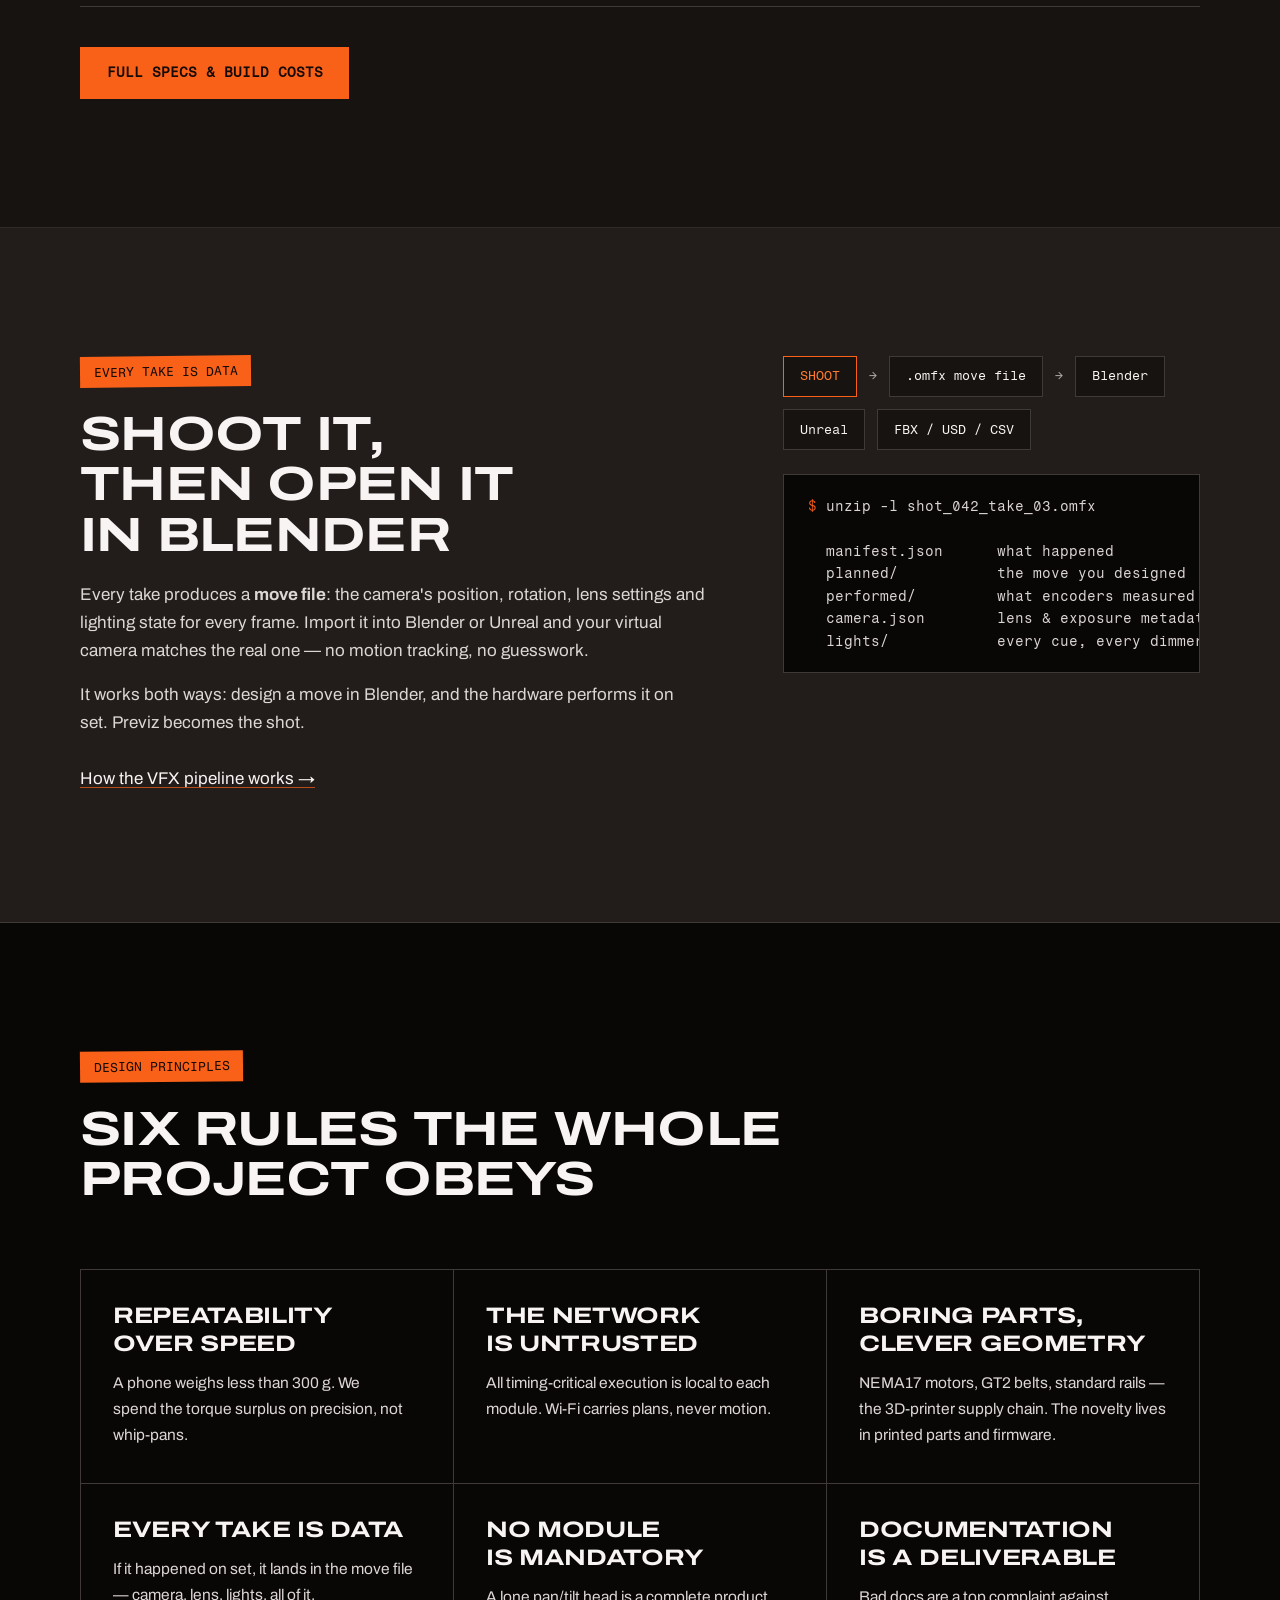
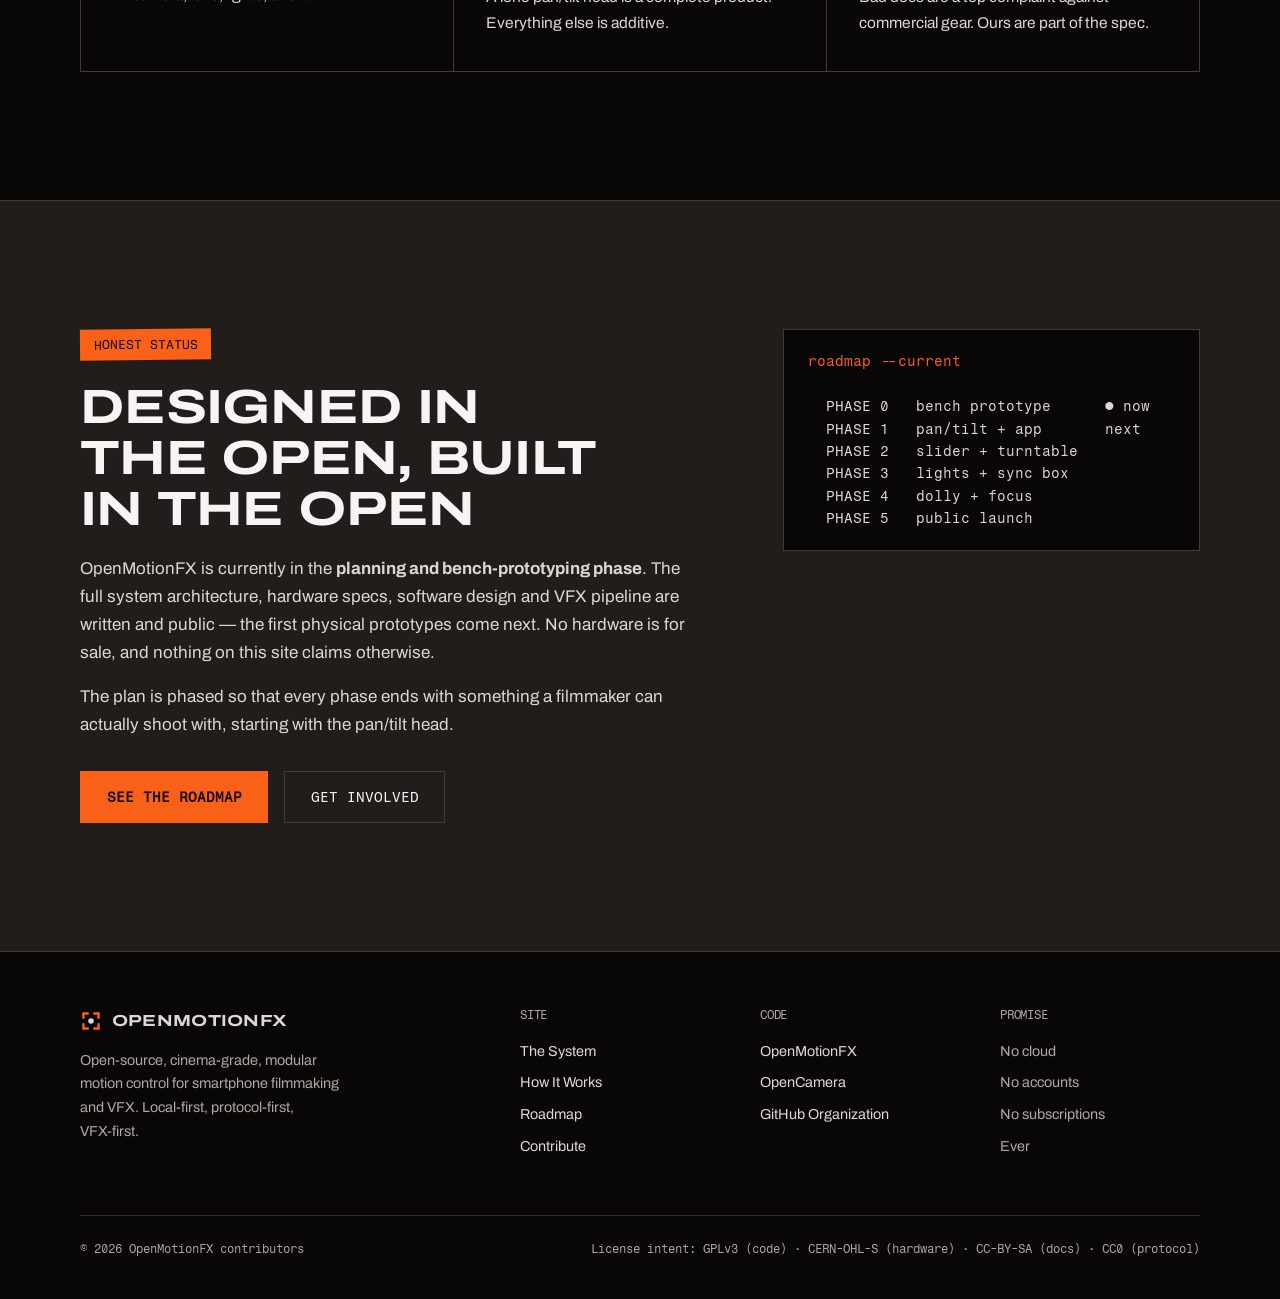
==== commit c64ef233: "Update index.html" ====
--- a/index.html
+++ b/index.html
@@ -33,9 +33,8 @@
     <div class="container nav-bar">
       <a class="brand" href="index.html" aria-label="OpenMotionFX home">
         <svg viewBox="0 0 64 64" aria-hidden="true">
-          <circle cx="50" cy="50" r="26" fill="none" stroke="#59514e" stroke-width="6" />
-          <path class="brand-mark" d="M 24,50 A 26,26 0 0,1 50,24" fill="none" stroke="#e5dfdd" stroke-width="12" stroke-linecap="round"/>
-          <circle cx="71" cy="29" r="10" fill="currentColor" />
+          <path class="brand-mark" d="M10 22 V10 H22 M42 10 H54 V22 M54 42 V54 H42 M22 54 H10 V42" fill="none" stroke-width="7" stroke-linecap="square"/>
+          <circle cx="32" cy="32" r="8" fill="currentColor"/>
         </svg>
         OpenMotionFX
       </a>
